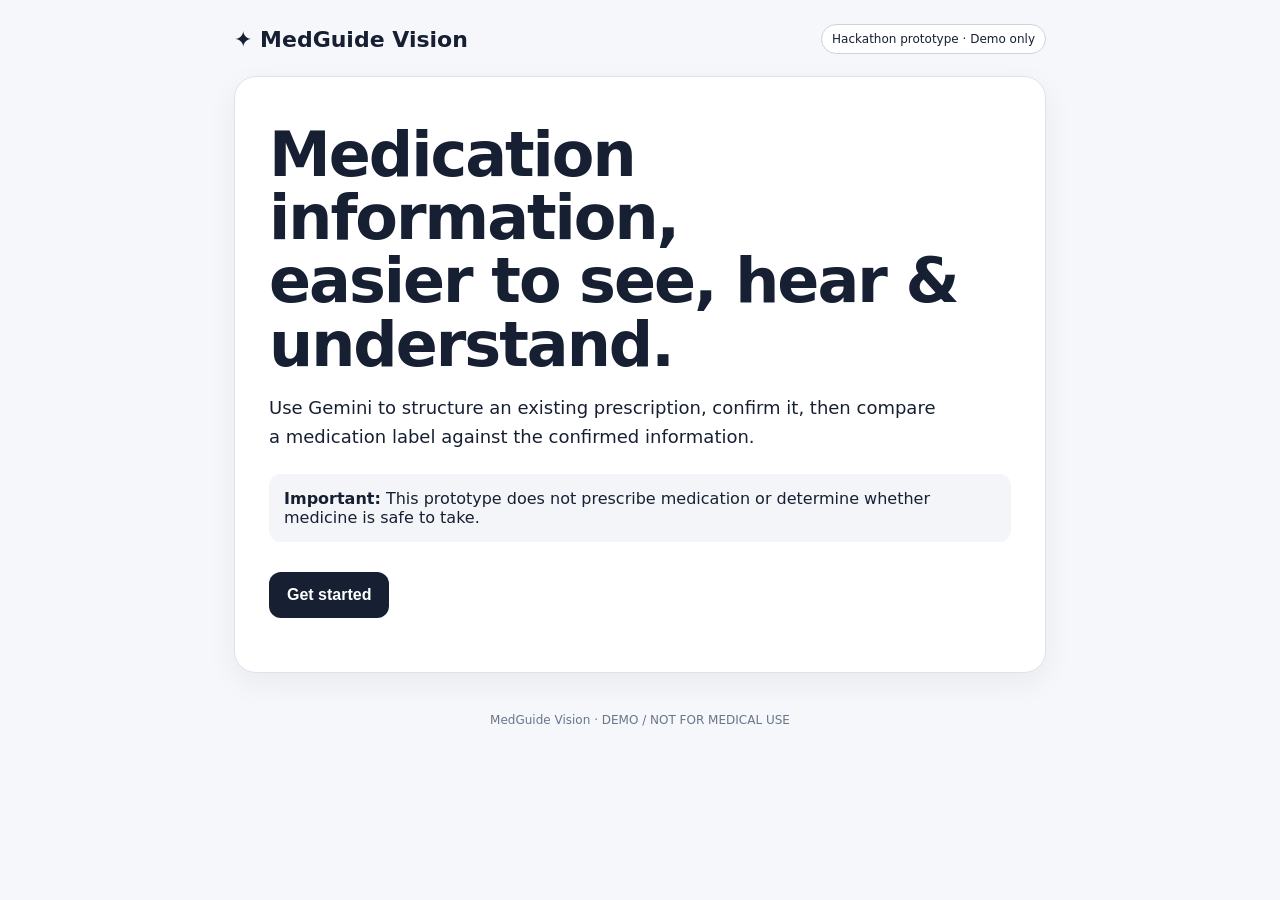
==== templates/index.html @ 77cc7033 "Initial MedGuide Vision hackathon project" ====
<!doctype html>
<html lang="en">
<head>
<meta charset="utf-8"><meta name="viewport" content="width=device-width,initial-scale=1">
<title>MedGuide Vision</title>
<link rel="stylesheet" href="/static/style.css">
</head>
<body>
<main class="shell">
<header><div class="brand">✦ MedGuide Vision</div><span class="badge">Hackathon prototype · Demo only</span></header>

<section id="hero" class="card hero">
<h1>Medication information,<br>easier to see, hear & understand.</h1>
<p>Use Gemini to structure an existing prescription, confirm it, then compare a medication label against the confirmed information.</p>
<div class="notice"><strong>Important:</strong> This prototype does not prescribe medication or determine whether medicine is safe to take.</div>
<button onclick="show('setup')">Get started</button>
</section>

<section id="setup" class="card hidden">
<h2>1 · Choose language</h2>
<select id="language"><option>English</option><option>Nepali</option><option>Hindi</option><option>Spanish</option><option>Chinese</option></select>
<h2>2 · Add prescription</h2>
<p class="muted">For the demo, paste prescription text or upload/take a photo.</p>
<textarea id="rxText" rows="6">DEMO PRESCRIPTION
Metformin 500 mg
Take 1 tablet at 8 AM and 1 tablet at 8 PM.
Follow-up: October 20, 2026</textarea>
<input id="rxFile" type="file" accept="image/*" capture="environment">
<button onclick="analyzeRx()">✨ Analyze with Gemini</button>
<div id="rxStatus" class="status"></div>
</section>

<section id="review" class="card hidden">
<h2>Review before saving</h2>
<p>Gemini detected the following. Edit anything that is incorrect before confirming.</p>
<div class="grid">
<label>Medicine<input id="rName"></label>
<label>Strength<input id="rStrength"></label>
<label>Quantity<input id="rQuantity"></label>
<label>Times<input id="rTimes"></label>
<label class="wide">Instructions<textarea id="rInstructions"></textarea></label>
<label>Follow-up<input id="rFollow"></label>
</div>
<button onclick="confirmRx()">Confirm prescription</button>
<button class="secondary" onclick="show('setup')">Back</button>
</section>

<section id="dashboard" class="card hidden">
<div class="row"><div><span class="eyebrow">CONFIRMED PRESCRIPTION</span><h2 id="dName">—</h2><div class="strength" id="dStrength">—</div></div><button class="voice" onclick="speakCurrent()">🔊 Read aloud</button></div>
<p id="dInstructions"></p>
<div class="timebox">Scheduled times: <strong id="dTimes">—</strong></div>
<p id="dFollow"></p>
<div id="translation"></div>
<button onclick="translateCurrent()">🌎 Explain in selected language</button>
<button onclick="show('scanner')">📷 Check my medication label</button>
</section>

<section id="scanner" class="card hidden">
<h2>Check medication label</h2>
<p>Point the camera at the pharmacy/demo label. Gemini reads the visible name and strength; deterministic code performs the comparison.</p>
<video id="video" autoplay playsinline></video>
<canvas id="canvas" class="hidden"></canvas>
<div class="buttons">
<button onclick="startCamera()">Start camera</button>
<button onclick="captureLabel()">Capture & analyze</button>
</div>
<p class="or">or upload a label image</p>
<input id="labelFile" type="file" accept="image/*" capture="environment">
<button onclick="analyzeUploadedLabel()">Analyze uploaded label</button>
<details><summary>Demo fallback: type visible label text</summary>
<textarea id="labelText" rows="3" placeholder="Metformin 500 mg"></textarea>
<button onclick="analyzeLabelText()">Analyze demo text</button></details>
<div id="scanStatus" class="status"></div>
<button class="secondary" onclick="show('dashboard')">Back to dashboard</button>
</section>

<section id="result" class="card hidden">
<div id="resultBox"></div>
<button onclick="speakResult()">🔊 Read result</button>
<button onclick="show('scanner')">Scan another label</button>
<button class="secondary" onclick="show('dashboard')">Dashboard</button>
</section>

<footer>MedGuide Vision · DEMO / NOT FOR MEDICAL USE</footer>
</main>
<script src="/static/app.js"></script>
</body></html>
---- static/style.css ----
*{box-sizing:border-box}body{margin:0;font-family:Inter,system-ui,Arial,sans-serif;background:#f5f7fa;color:#172033}.shell{max-width:860px;margin:auto;padding:24px}header{display:flex;justify-content:space-between;align-items:center;margin-bottom:22px;gap:12px}.brand{font-size:22px;font-weight:800}.badge{font-size:12px;padding:7px 10px;border:1px solid #ccd3df;border-radius:999px;background:white}.card{background:white;border:1px solid #dde3ec;border-radius:22px;padding:30px;margin:18px 0;box-shadow:0 10px 30px rgba(30,40,60,.06)}.hero{padding:46px 34px}.hero h1{font-size:clamp(36px,7vw,62px);line-height:1.02;margin:0 0 18px;letter-spacing:-2px}.hero p{font-size:18px;line-height:1.6;max-width:680px}.notice{background:#f3f5f8;padding:15px;border-radius:12px;margin:22px 0}button{border:0;border-radius:12px;background:#172033;color:white;padding:14px 18px;font-size:16px;font-weight:700;cursor:pointer;margin:8px 8px 8px 0}.secondary{background:#e9edf3;color:#172033}.voice{background:#e9edf3;color:#172033}.hidden{display:none}.muted,.or{color:#647087}textarea,input,select{width:100%;padding:13px;border:1px solid #cbd3df;border-radius:10px;font:inherit;margin:7px 0 14px;background:white}.grid{display:grid;grid-template-columns:1fr 1fr;gap:10px 18px}.wide{grid-column:1/-1}label{font-weight:700}.row{display:flex;justify-content:space-between;gap:20px;align-items:flex-start}.eyebrow{font-size:12px;font-weight:800;letter-spacing:1.2px;color:#68758a}.strength{font-size:28px;font-weight:800}.timebox{padding:16px;background:#f3f5f8;border-radius:12px;margin:18px 0}.status{margin-top:12px;white-space:pre-wrap}.result{border-radius:16px;padding:24px}.match{background:#e9f7ef}.warn{background:#fff4df}.error{background:#fdecec}video{width:100%;max-height:430px;background:#111;border-radius:16px;margin:12px 0}footer{text-align:center;color:#69758a;font-size:12px;padding:22px}@media(max-width:600px){.shell{padding:14px}.card{padding:20px}.grid{grid-template-columns:1fr}.wide{grid-column:auto}.row,header{flex-direction:column}.hero h1{letter-spacing:-1px}}
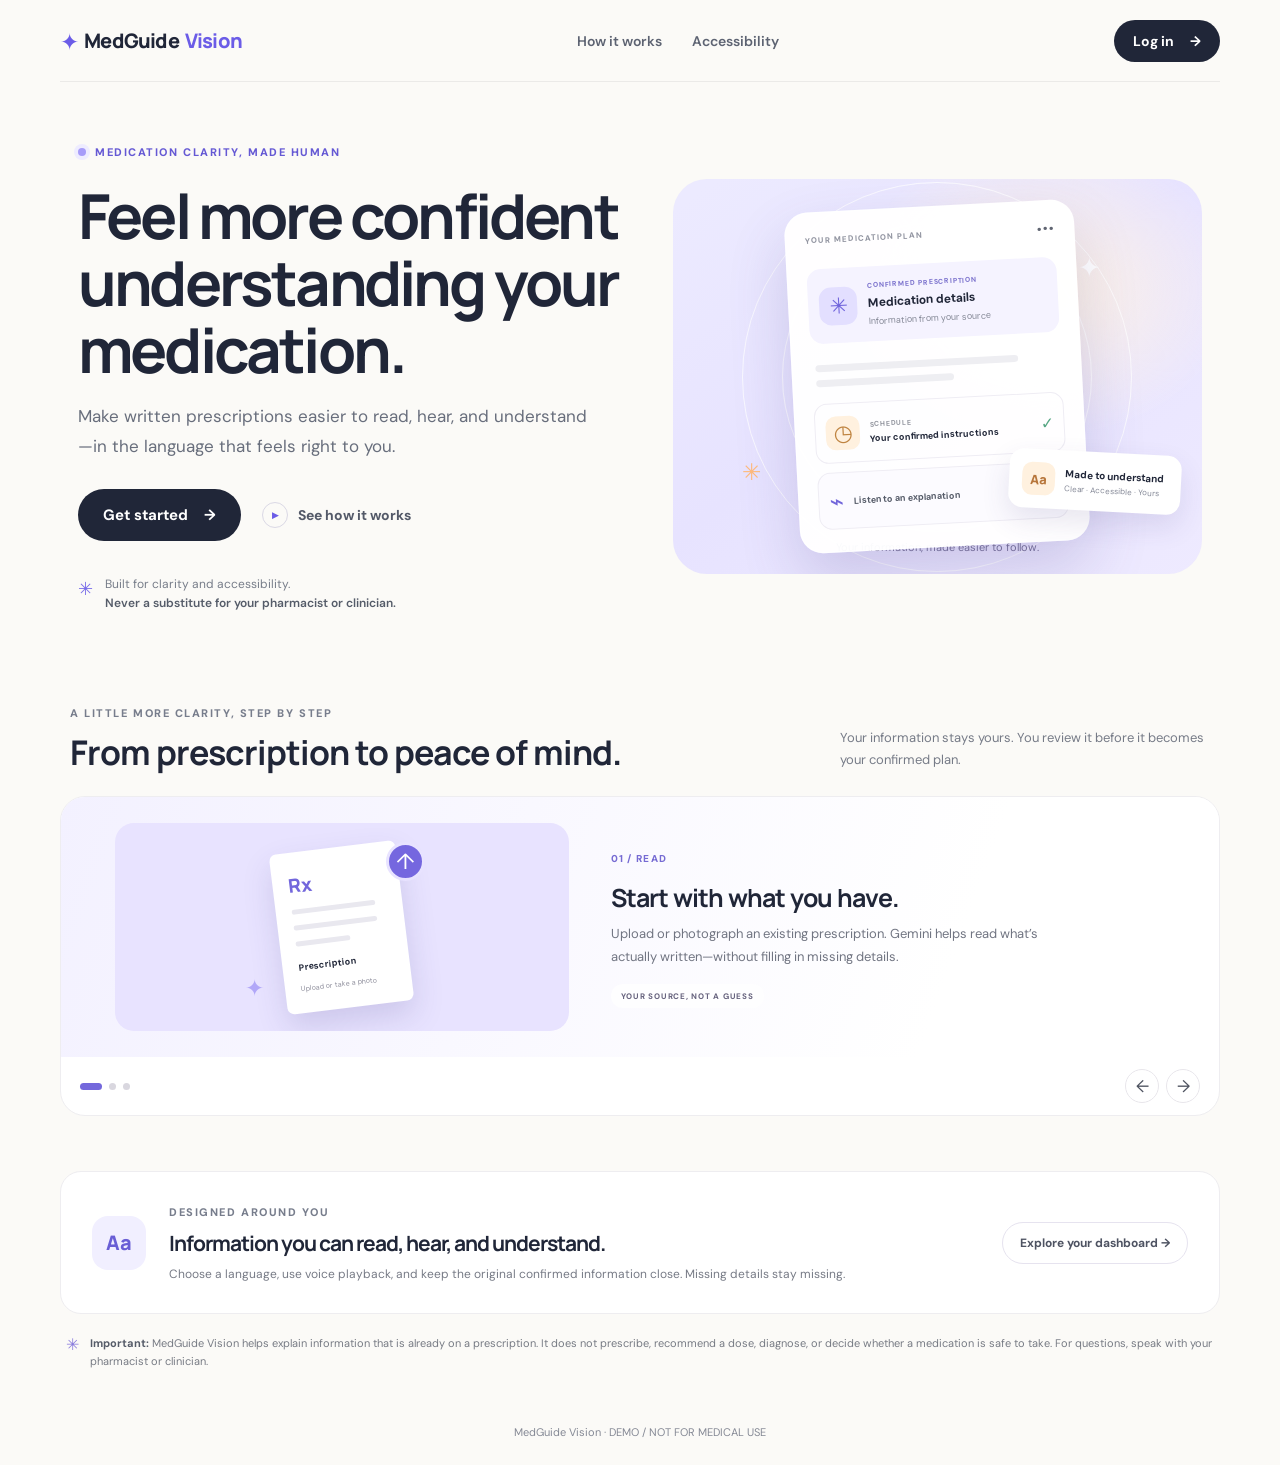
==== commit e5f9b938: "Add dashboard, login page, camera intergration" ====
--- a/templates/index.html
+++ b/templates/index.html
@@ -7,52 +7,173 @@
 </head>
 <body>
 <main class="shell">
-<header><div class="brand">✦ MedGuide Vision</div><span class="badge">Hackathon prototype · Demo only</span></header>
-
-<section id="hero" class="card hero">
-<h1>Medication information,<br>easier to see, hear & understand.</h1>
-<p>Use Gemini to structure an existing prescription, confirm it, then compare a medication label against the confirmed information.</p>
-<div class="notice"><strong>Important:</strong> This prototype does not prescribe medication or determine whether medicine is safe to take.</div>
-<button onclick="show('setup')">Get started</button>
+<header class="site-header">
+  <a class="brand" href="#home" onclick="show('home');return false;" aria-label="MedGuide Vision home"><span class="brand-mark">✦</span> MedGuide <span>Vision</span></a>
+  <nav class="main-nav" aria-label="Main menu">
+    <a href="#how-it-works" onclick="show('home');document.getElementById('how-it-works').scrollIntoView({behavior:'smooth'});return false;">How it works</a>
+    <a href="#accessibility" onclick="show('home');document.getElementById('accessibility').scrollIntoView({behavior:'smooth'});return false;">Accessibility</a>
+    <button id="dashboardNav" class="nav-link hidden" type="button" onclick="show('dashboard')">My dashboard</button>
+  </nav>
+  <div class="header-actions">
+    <span id="accountEmail" class="account-email hidden"></span>
+    <button id="loginButton" class="login-button" type="button" onclick="openLogin()">Log in <span aria-hidden="true">→</span></button>
+    <button id="logoutButton" class="secondary hidden" type="button" onclick="logout()">Sign out</button>
+  </div>
+</header>
+
+<section id="home" class="home-page">
+  <div class="landing-hero">
+    <div class="hero-copy">
+      <span class="eyebrow hero-eyebrow"><span class="eyebrow-dot"></span> MEDICATION CLARITY, MADE HUMAN</span>
+      <h1>Feel more confident understanding your medication.</h1>
+      <p>Make written prescriptions easier to read, hear, and understand—in the language that feels right to you.</p>
+      <div class="hero-actions">
+        <button class="primary-button" type="button" onclick="openLogin()">Get started <span aria-hidden="true">→</span></button>
+        <button class="quiet-button" type="button" onclick="document.getElementById('how-it-works').scrollIntoView({behavior:'smooth'})"><span class="play-icon" aria-hidden="true">▶</span> See how it works</button>
+      </div>
+      <div class="trust-note"><span aria-hidden="true">✳</span><span>Built for clarity and accessibility.<br><strong>Never a substitute for your pharmacist or clinician.</strong></span></div>
+    </div>
+    <div class="hero-art" aria-label="Illustration of accessible medication information on a phone" role="img">
+      <div class="art-orbit orbit-one"></div><div class="art-orbit orbit-two"></div>
+      <div class="art-sparkle sparkle-one">✦</div><div class="art-sparkle sparkle-two">✳</div>
+      <div class="phone-card">
+        <div class="phone-top"><span>YOUR MEDICATION PLAN</span><span class="phone-menu">···</span></div>
+        <div class="med-card">
+          <div class="med-symbol">✳</div>
+          <div><span class="med-label">CONFIRMED PRESCRIPTION</span><strong>Medication details</strong><small>Information from your source</small></div>
+        </div>
+        <div class="phone-line long"></div><div class="phone-line short"></div>
+        <div class="schedule-card"><span class="schedule-icon">◷</span><span><small>SCHEDULE</small><strong>Your confirmed instructions</strong></span><span class="schedule-check">✓</span></div>
+        <div class="listen-card"><span class="listen-icon">⌁</span><span>Listen to an explanation</span><span class="listen-play">▶</span></div>
+      </div>
+      <div class="floating-note"><span class="floating-icon">Aa</span><span><strong>Made to understand</strong><small>Clear · Accessible · Yours</small></span></div>
+      <div class="art-caption">Your information, made easier to follow.</div>
+    </div>
+  </div>
+
+  <div id="how-it-works" class="carousel-section">
+    <div class="section-heading">
+      <div><span class="eyebrow">A LITTLE MORE CLARITY, STEP BY STEP</span><h2>From prescription to peace of mind.</h2></div>
+      <p>Your information stays yours. You review it before it becomes your confirmed plan.</p>
+    </div>
+    <div class="carousel" role="region" aria-roledescription="carousel" aria-label="What MedGuide Vision helps you do">
+      <div class="carousel-track" id="carouselTrack">
+        <article class="feature-slide slide-lilac" aria-roledescription="slide" aria-label="1 of 3">
+          <div class="slide-art upload-art" aria-hidden="true">
+            <div class="paper-sheet"><span class="paper-mark">Rx</span><i></i><i></i><i></i><b>Prescription</b><em>Upload or take a photo</em></div>
+            <div class="upload-arrow">↑</div>
+            <div class="scan-orb">✦</div>
+          </div>
+          <div class="slide-copy"><span class="slide-number">01 / READ</span><h3>Start with what you have.</h3><p>Upload or photograph an existing prescription. Gemini helps read what’s actually written—without filling in missing details.</p><span class="slide-tag">YOUR SOURCE, NOT A GUESS</span></div>
+        </article>
+        <article class="feature-slide slide-peach" aria-roledescription="slide" aria-label="2 of 3">
+          <div class="slide-art review-art" aria-hidden="true">
+            <div class="review-window"><div class="review-window-top"><span></span><span></span><span></span></div><div class="review-row"><i>✓</i><span></span></div><div class="review-row"><i>✓</i><span></span></div><div class="review-row"><i>?</i><span></span></div><div class="review-confirm">Your review comes first <b>✓</b></div></div>
+            <div class="review-sticker">YOUR<br>CHOICE</div>
+          </div>
+          <div class="slide-copy"><span class="slide-number">02 / REVIEW</span><h3>You’re in control.</h3><p>Check the extracted details and confirm them yourself. Only the information you review can become your saved medication plan.</p><span class="slide-tag">REVIEW BEFORE SAVING</span></div>
+        </article>
+        <article class="feature-slide slide-mint" aria-roledescription="slide" aria-label="3 of 3">
+          <div class="slide-art verify-art" aria-hidden="true">
+            <div class="label-bottle"><div class="bottle-cap"></div><div class="bottle-label"><span>LABEL CHECK</span><b>Read the<br>visible label</b><i>Compare details</i></div></div>
+            <div class="scan-ring"><span>✦</span></div><div class="verify-chip"><b>✓</b><span>Compare with<br>your saved details</span></div>
+          </div>
+          <div class="slide-copy"><span class="slide-number">03 / UNDERSTAND</span><h3>Make it easier to follow.</h3><p>Hear an explanation in your selected language, and compare a medication label with your confirmed prescription information.</p><span class="slide-tag">CLEAR, ACCESSIBLE INFORMATION</span></div>
+        </article>
+      </div>
+      <div class="carousel-controls">
+        <div class="carousel-dots" role="group" aria-label="Choose a carousel slide">
+          <button class="carousel-dot active" type="button" aria-label="Show slide 1" aria-current="true" onclick="goToSlide(0)"></button>
+          <button class="carousel-dot" type="button" aria-label="Show slide 2" onclick="goToSlide(1)"></button>
+          <button class="carousel-dot" type="button" aria-label="Show slide 3" onclick="goToSlide(2)"></button>
+        </div>
+        <div class="carousel-arrows"><button type="button" aria-label="Previous slide" onclick="moveCarousel(-1)">←</button><button type="button" aria-label="Next slide" onclick="moveCarousel(1)">→</button></div>
+      </div>
+    </div>
+  </div>
+
+  <div id="accessibility" class="accessibility-band">
+    <span class="accessibility-icon" aria-hidden="true">Aa</span>
+    <div><span class="eyebrow">DESIGNED AROUND YOU</span><h2>Information you can read, hear, and understand.</h2><p>Choose a language, use voice playback, and keep the original confirmed information close. Missing details stay missing.</p></div>
+    <button class="secondary" type="button" onclick="openLogin()">Explore your dashboard <span aria-hidden="true">→</span></button>
+  </div>
+  <div class="safety-note"><span aria-hidden="true">✳</span><p><strong>Important:</strong> MedGuide Vision helps explain information that is already on a prescription. It does not prescribe, recommend a dose, diagnose, or decide whether a medication is safe to take. For questions, speak with your pharmacist or clinician.</p></div>
+</section>
+
+<section id="auth" class="card auth-card hidden">
+<button type="button" class="back-link" onclick="show('home')">← Back to home</button>
+<span class="eyebrow">YOUR MEDGUIDE ACCOUNT</span>
+<h1 id="authTitle">Welcome back</h1>
+<p class="muted">Sign in or create an account to continue to your dashboard.</p>
+<form id="authForm">
+<label>Email address<input id="authEmail" type="email" autocomplete="email" required maxlength="254"></label>
+<label>Password<input id="authPassword" type="password" autocomplete="current-password" required minlength="8" maxlength="1024"></label>
+<button id="authSubmit" type="submit">Sign in</button>
+</form>
+<p id="authStatus" class="status" role="status" aria-live="polite"></p>
+<button id="authModeToggle" class="text-button" type="button" onclick="toggleAuthMode()">New here? Create an account</button>
+<div class="notice"><strong>Privacy note:</strong> Use demo information only. This prototype is not for storing real patient data.</div>
 </section>
 
 <section id="setup" class="card hidden">
 <h2>1 · Choose language</h2>
 <select id="language"><option>English</option><option>Nepali</option><option>Hindi</option><option>Spanish</option><option>Chinese</option></select>
 <h2>2 · Add prescription</h2>
-<p class="muted">For the demo, paste prescription text or upload/take a photo.</p>
+<p class="muted">Use the sample details to continue without Gemini, or upload a prescription and analyze it with Gemini.</p>
 <textarea id="rxText" rows="6">DEMO PRESCRIPTION
 Metformin 500 mg
 Take 1 tablet at 8 AM and 1 tablet at 8 PM.
 Follow-up: October 20, 2026</textarea>
 <input id="rxFile" type="file" accept="image/*" capture="environment">
-<button onclick="analyzeRx()">✨ Analyze with Gemini</button>
-<div id="rxStatus" class="status"></div>
+<button onclick="continueWithDemoPrescription()">Continue with demo prescription (skip Gemini)</button>
+<button class="secondary" onclick="analyzeRx()">Analyze uploaded prescription with Gemini</button>
+<div id="rxStatus" class="status" role="status" aria-live="polite"></div>
 </section>
 
 <section id="review" class="card hidden">
-<h2>Review before saving</h2>
-<p>Gemini detected the following. Edit anything that is incorrect before confirming.</p>
+<h2 id="reviewTitle">Review before saving</h2>
+<p id="reviewDescription">Review and edit these details before confirming.</p>
 <div class="grid">
 <label>Medicine<input id="rName"></label>
 <label>Strength<input id="rStrength"></label>
 <label>Quantity<input id="rQuantity"></label>
 <label>Times<input id="rTimes"></label>
 <label class="wide">Instructions<textarea id="rInstructions"></textarea></label>
-<label>Follow-up<input id="rFollow"></label>
+<label>Follow-up date<input id="rFollow" type="date"></label>
+</div>
+<div class="reminder-options">
+<label class="reminder-consent"><input id="reminderConsent" type="checkbox" onchange="toggleReminderSettings()"> I agree to receive one SMS reminder for this follow-up</label>
+<div id="reminderSettings" class="reminder-settings hidden">
+<p>We’ll text you one day before this follow-up at the time you choose. The text includes the written prescription instructions above. Carrier messaging rates may apply.</p>
+<label>Mobile number (international format)<input id="reminderPhone" type="tel" autocomplete="tel" inputmode="tel" placeholder="+14155550123"></label>
+<label>Reminder time in your local timezone<input id="reminderTime" type="time"></label>
+<input id="reminderTimezone" type="hidden">
+<small id="reminderTimezoneLabel"></small>
+<p class="reminder-privacy">SMS may be visible to anyone with access to your phone. This prototype is for demo data only; don’t enter real patient information.</p>
+</div>
 </div>
 <button onclick="confirmRx()">Confirm prescription</button>
+<div id="confirmStatus" class="status" role="status" aria-live="polite"></div>
 <button class="secondary" onclick="show('setup')">Back</button>
 </section>
 
 <section id="dashboard" class="card hidden">
+<div id="dashboardEmpty" class="empty-state hidden">
+<span class="eyebrow">YOUR DASHBOARD</span>
+<h2>No confirmed prescription yet</h2>
+<p>Add a prescription to review and confirm its details. Only then will it appear here.</p>
+<button onclick="show('setup')">Add a prescription</button>
+</div>
+<div id="dashboardRecord">
 <div class="row"><div><span class="eyebrow">CONFIRMED PRESCRIPTION</span><h2 id="dName">—</h2><div class="strength" id="dStrength">—</div></div><button class="voice" onclick="speakCurrent()">🔊 Read aloud</button></div>
 <p id="dInstructions"></p>
 <div class="timebox">Scheduled times: <strong id="dTimes">—</strong></div>
 <p id="dFollow"></p>
+<p id="dReminder" class="reminder-status" role="status" aria-live="polite"></p>
 <div id="translation"></div>
 <button onclick="translateCurrent()">🌎 Explain in selected language</button>
 <button onclick="show('scanner')">📷 Check my medication label</button>
+</div>
 </section>
 
 <section id="scanner" class="card hidden">
@@ -61,16 +182,21 @@
 <video id="video" autoplay playsinline></video>
 <canvas id="canvas" class="hidden"></canvas>
 <div class="buttons">
-<button onclick="startCamera()">Start camera</button>
-<button onclick="captureLabel()">Capture & analyze</button>
+<button id="startCameraButton" onclick="startCamera()">Start camera</button>
+<button id="captureLabelButton" onclick="captureLabel()">Capture & analyze</button>
 </div>
 <p class="or">or upload a label image</p>
 <input id="labelFile" type="file" accept="image/*" capture="environment">
 <button onclick="analyzeUploadedLabel()">Analyze uploaded label</button>
-<details><summary>Demo fallback: type visible label text</summary>
-<textarea id="labelText" rows="3" placeholder="Metformin 500 mg"></textarea>
-<button onclick="analyzeLabelText()">Analyze demo text</button></details>
-<div id="scanStatus" class="status"></div>
+<div id="manualLabelEntry" class="manual-label hidden">
+<div id="manualImagePreview" class="manual-image-preview hidden"><img id="capturedLabelImage" alt="Captured medication label for manual review"></div>
+<h3>Enter the visible label details</h3>
+<p id="manualLabelReason" class="muted">Gemini analysis is unavailable. Read the label and enter only what is clearly visible. Do not guess missing information.</p>
+<label>Medication name<input id="manualLabelName" autocomplete="off" placeholder="Enter the name as printed"></label>
+<label>Strength<input id="manualLabelStrength" autocomplete="off" placeholder="Leave blank if not visible"></label>
+<button type="button" onclick="verifyManualLabel()">Compare entered details</button>
+</div>
+<div id="scanStatus" class="status" role="status" aria-live="polite"></div>
 <button class="secondary" onclick="show('dashboard')">Back to dashboard</button>
 </section>
 
--- a/static/style.css
+++ b/static/style.css
@@ -1 +1,241 @@
-*{box-sizing:border-box}body{margin:0;font-family:Inter,system-ui,Arial,sans-serif;background:#f5f7fa;color:#172033}.shell{max-width:860px;margin:auto;padding:24px}header{display:flex;justify-content:space-between;align-items:center;margin-bottom:22px;gap:12px}.brand{font-size:22px;font-weight:800}.badge{font-size:12px;padding:7px 10px;border:1px solid #ccd3df;border-radius:999px;background:white}.card{background:white;border:1px solid #dde3ec;border-radius:22px;padding:30px;margin:18px 0;box-shadow:0 10px 30px rgba(30,40,60,.06)}.hero{padding:46px 34px}.hero h1{font-size:clamp(36px,7vw,62px);line-height:1.02;margin:0 0 18px;letter-spacing:-2px}.hero p{font-size:18px;line-height:1.6;max-width:680px}.notice{background:#f3f5f8;padding:15px;border-radius:12px;margin:22px 0}button{border:0;border-radius:12px;background:#172033;color:white;padding:14px 18px;font-size:16px;font-weight:700;cursor:pointer;margin:8px 8px 8px 0}.secondary{background:#e9edf3;color:#172033}.voice{background:#e9edf3;color:#172033}.hidden{display:none}.muted,.or{color:#647087}textarea,input,select{width:100%;padding:13px;border:1px solid #cbd3df;border-radius:10px;font:inherit;margin:7px 0 14px;background:white}.grid{display:grid;grid-template-columns:1fr 1fr;gap:10px 18px}.wide{grid-column:1/-1}label{font-weight:700}.row{display:flex;justify-content:space-between;gap:20px;align-items:flex-start}.eyebrow{font-size:12px;font-weight:800;letter-spacing:1.2px;color:#68758a}.strength{font-size:28px;font-weight:800}.timebox{padding:16px;background:#f3f5f8;border-radius:12px;margin:18px 0}.status{margin-top:12px;white-space:pre-wrap}.result{border-radius:16px;padding:24px}.match{background:#e9f7ef}.warn{background:#fff4df}.error{background:#fdecec}video{width:100%;max-height:430px;background:#111;border-radius:16px;margin:12px 0}footer{text-align:center;color:#69758a;font-size:12px;padding:22px}@media(max-width:600px){.shell{padding:14px}.card{padding:20px}.grid{grid-template-columns:1fr}.wide{grid-column:auto}.row,header{flex-direction:column}.hero h1{letter-spacing:-1px}}+@import url("https://fonts.googleapis.com/css2?family=DM+Sans:wght@400;500;600;700&family=Manrope:wght@400;500;600;700;800&display=swap");
+
+:root {
+  font-family: "DM Sans", "Segoe UI", sans-serif;
+  color: #202638;
+  background: #fbfaf7;
+  font-synthesis: none;
+  text-rendering: optimizeLegibility;
+  --ink: #202638;
+  --muted: #73798a;
+  --purple: #6b5ce7;
+  --line: #eceaf0;
+  --paper: #fff;
+}
+
+* { box-sizing: border-box; }
+html { scroll-behavior: smooth; scroll-padding-top: 100px; }
+body { margin: 0; min-width: 320px; background: #fbfaf7; color: var(--ink); }
+button, input, textarea, select { font: inherit; }
+button { cursor: pointer; }
+.shell { width: min(1160px, calc(100% - 56px)); margin: 0 auto; }
+.site-header { position: sticky; top: 0; z-index: 10; display: flex; align-items: center; justify-content: space-between; min-height: 82px; gap: 32px; border-bottom: 1px solid rgba(37, 39, 54, .08); background: rgba(251, 250, 247, .94); backdrop-filter: blur(14px); }
+.brand { display: inline-flex; align-items: center; gap: 6px; color: var(--ink); text-decoration: none; font: 800 20px "Manrope", sans-serif; letter-spacing: -.8px; white-space: nowrap; }
+.brand > span:last-child { color: var(--purple); }
+.brand-mark { color: var(--purple); font-size: 23px; }
+.main-nav, .header-actions { display: flex; align-items: center; gap: 30px; }
+.main-nav a, .nav-link { padding: 8px 0; border: 0; background: transparent; color: #5d6372; text-decoration: none; font-size: 14px; font-weight: 600; }
+.main-nav a:hover, .nav-link:hover { color: var(--purple); }
+.header-actions { gap: 14px; }
+.account-email { max-width: 210px; overflow: hidden; color: var(--muted); font-size: 13px; text-overflow: ellipsis; }
+.login-button, .primary-button { display: inline-flex; align-items: center; justify-content: center; gap: 16px; border: 0; border-radius: 999px; background: var(--ink); color: white; font-weight: 700; transition: transform .2s ease, background .2s ease; }
+.login-button { padding: 12px 19px; font-size: 14px; }
+.login-button:hover, .primary-button:hover { transform: translateY(-2px); background: var(--purple); }
+.home-page { padding-top: 30px; }
+.landing-hero { display: grid; grid-template-columns: 1.02fr .98fr; align-items: center; gap: 44px; min-height: 450px; padding: 28px 18px 48px; }
+.hero-copy { max-width: 560px; }
+.eyebrow { color: #777d8c; font-size: 11px; font-weight: 800; letter-spacing: 1.55px; }
+.hero-eyebrow { display: inline-flex; align-items: center; gap: 9px; color: #6559d4; }
+.eyebrow-dot { width: 8px; height: 8px; border-radius: 50%; background: #a79cf9; box-shadow: 0 0 0 4px #eeecff; }
+.hero-copy h1 { max-width: 610px; margin: 22px 0 17px; font: 700 clamp(42px, 5vw, 62px)/1.08 "Manrope", sans-serif; letter-spacing: -2.8px; }
+.hero-copy > p { max-width: 510px; margin: 0; color: #686e7c; font-size: 17px; line-height: 1.8; }
+.hero-actions { display: flex; align-items: center; flex-wrap: wrap; gap: 18px; margin-top: 27px; }
+.primary-button { min-height: 52px; padding: 0 25px; font-size: 15px; }
+.quiet-button { display: inline-flex; align-items: center; gap: 10px; padding: 12px 3px; border: 0; background: transparent; color: #535968; font-size: 14px; font-weight: 700; }
+.quiet-button:hover { color: var(--purple); }
+.play-icon { display: grid; width: 26px; height: 26px; place-items: center; border: 1px solid #dad8e5; border-radius: 50%; color: var(--purple); font-size: 9px; }
+.trust-note { display: flex; align-items: flex-start; gap: 12px; margin-top: 34px; color: #777d89; font-size: 12px; line-height: 1.6; }
+.trust-note > span:first-child { color: #786be9; font-size: 18px; }
+.trust-note strong { color: #555c69; font-weight: 600; }
+.hero-art { position: relative; display: grid; min-height: 395px; place-items: center; overflow: hidden; border-radius: 34px; background: radial-gradient(ellipse at 70% 28%, #fff3e4 0, transparent 37%), linear-gradient(145deg, #eceaff 4%, #e7e3ff 47%, #eeeaff 100%); }
+.art-orbit { position: absolute; border: 1px solid rgba(255, 255, 255, .75); border-radius: 50%; }
+.orbit-one { width: 390px; height: 390px; }
+.orbit-two { width: 310px; height: 310px; }
+.phone-card { position: relative; z-index: 1; width: min(290px, 68%); padding: 22px 19px; transform: rotate(-3deg); border: 1px solid rgba(255, 255, 255, .9); border-radius: 23px; background: rgba(255, 255, 255, .96); box-shadow: 0 28px 60px rgba(80, 68, 146, .2); }
+.phone-top { display: flex; align-items: center; justify-content: space-between; color: #9295a1; font-size: 8px; font-weight: 800; letter-spacing: 1px; }
+.phone-menu { color: #5f6471; font-size: 20px; line-height: 10px; }
+.med-card { display: flex; align-items: center; gap: 11px; margin-top: 24px; padding: 14px 11px; border-radius: 14px; background: #f5f3ff; }
+.med-symbol { display: grid; flex: none; width: 38px; height: 38px; place-items: center; border-radius: 12px; background: #e3dfff; color: #7064dc; font-size: 22px; }
+.med-card > div:last-child { display: grid; gap: 5px; }
+.med-label { color: #7e75ce; font-size: 7px; font-weight: 800; letter-spacing: .8px; }
+.med-card strong { font-size: 12px; }
+.med-card small { color: #858997; font-size: 9px; }
+.phone-line { height: 7px; margin: 13px 4px 0; border-radius: 10px; background: #eeeef2; }
+.phone-line.long { width: 81%; margin-top: 21px; }
+.phone-line.short { width: 55%; margin-top: 8px; }
+.schedule-card, .listen-card { display: flex; align-items: center; gap: 10px; margin-top: 17px; padding: 12px 10px; border: 1px solid #efedf4; border-radius: 13px; }
+.schedule-icon { display: grid; width: 34px; height: 34px; place-items: center; border-radius: 10px; background: #fff1df; color: #bf8441; font-size: 22px; }
+.schedule-card > span:nth-child(2) { display: grid; flex: 1; gap: 4px; }
+.schedule-card small { color: #9699a2; font-size: 7px; font-weight: 800; letter-spacing: .8px; }
+.schedule-card strong { font-size: 9px; }
+.schedule-check { color: #56a683; font-size: 16px; }
+.listen-card { margin-top: 9px; background: #fcfbff; }
+.listen-icon { color: #7266da; font-size: 24px; }
+.listen-card > span:nth-child(2) { flex: 1; color: #555b68; font-size: 9px; font-weight: 700; }
+.listen-play { color: #7266da; font-size: 10px; }
+.floating-note { position: absolute; z-index: 2; right: 4%; bottom: 16%; display: flex; align-items: center; gap: 10px; padding: 12px 16px 12px 12px; transform: rotate(3deg); border: 1px solid rgba(255, 255, 255, .95); border-radius: 14px; background: white; box-shadow: 0 12px 28px rgba(66, 55, 120, .12); }
+.floating-icon { display: grid; width: 33px; height: 33px; place-items: center; border-radius: 10px; background: #fff1df; color: #b7763b; font: 800 13px "Manrope", sans-serif; }
+.floating-note > span:last-child { display: grid; gap: 3px; }
+.floating-note strong { font-size: 10px; }
+.floating-note small { color: #858997; font-size: 8px; }
+.art-sparkle { position: absolute; color: white; }
+.sparkle-one { top: 18%; right: 19%; font-size: 27px; }
+.sparkle-two { bottom: 22%; left: 13%; color: #ffbb7c; font-size: 23px; }
+.art-caption { position: absolute; bottom: 20px; left: 0; width: 100%; color: #79739a; font-size: 11px; text-align: center; }
+.carousel-section { padding: 40px 0 35px; }
+.section-heading { display: flex; align-items: end; justify-content: space-between; gap: 30px; margin: 0 10px 23px; }
+.section-heading h2, .accessibility-band h2 { margin: 10px 0 0; font: 700 clamp(24px, 3vw, 34px)/1.2 "Manrope", sans-serif; letter-spacing: -1px; }
+.section-heading > p { max-width: 370px; margin: 0 0 2px; color: #767b87; font-size: 13px; line-height: 1.7; }
+.carousel { overflow: hidden; border: 1px solid #eeedf0; border-radius: 25px; background: white; }
+.carousel-track { display: flex; align-items: stretch; transition: transform .55s cubic-bezier(.22,.8,.24,1); }
+.feature-slide { display: grid; flex: 0 0 100%; min-height: 260px; grid-template-columns: .9fr 1.1fr; align-items: center; gap: 42px; padding: 24px 54px; }
+.slide-lilac { background: linear-gradient(110deg, #f3f1ff 0%, #fff 76%); }
+.slide-peach { background: linear-gradient(110deg, #fff2e9 0%, #fff 76%); }
+.slide-mint { background: linear-gradient(110deg, #eaf7f0 0%, #fff 76%); }
+.slide-art { position: relative; display: grid; width: 100%; min-height: 208px; place-items: center; overflow: hidden; border-radius: 19px; }
+.upload-art { background: #e8e3ff; }
+.paper-sheet { position: relative; display: flex; width: 127px; height: 161px; flex-direction: column; gap: 11px; padding: 20px 16px; transform: rotate(-7deg); border-radius: 7px; background: white; box-shadow: 0 14px 30px rgba(74, 63, 134, .17); }
+.paper-mark { color: #7367dc; font: 800 19px "Manrope", sans-serif; }
+.paper-sheet i { display: block; width: 88%; height: 5px; border-radius: 8px; background: #e9e8ef; }
+.paper-sheet i:nth-of-type(3) { width: 58%; }
+.paper-sheet b { margin-top: 4px; font-size: 9px; }
+.paper-sheet em { color: #8b8b99; font-size: 7px; font-style: normal; }
+.upload-arrow { position: absolute; top: 19px; right: calc(50% - 83px); display: grid; width: 39px; height: 39px; place-items: center; border: 3px solid #e8e3ff; border-radius: 50%; background: #7567df; color: white; font-size: 22px; }
+.scan-orb { position: absolute; bottom: 28px; left: calc(50% - 97px); color: #b1a7f8; font-size: 23px; }
+.review-art { background: #ffebde; }
+.review-window { width: 218px; padding: 15px; transform: rotate(3deg); border: 1px solid white; border-radius: 14px; background: white; box-shadow: 0 15px 30px rgba(123, 87, 67, .12); }
+.review-window-top { display: flex; gap: 4px; padding-bottom: 12px; border-bottom: 1px solid #f1edea; }
+.review-window-top span { width: 5px; height: 5px; border-radius: 50%; background: #e6d9d0; }
+.review-row { display: flex; align-items: center; gap: 10px; margin-top: 12px; }
+.review-row i { display: grid; width: 17px; height: 17px; place-items: center; border-radius: 6px; background: #ebf6ef; color: #57a477; font-size: 10px; font-style: normal; }
+.review-row:nth-of-type(4) i { background: #fff1df; color: #bd8c50; }
+.review-row span { width: 77%; height: 6px; border-radius: 8px; background: #eeeef1; }
+.review-confirm { display: flex; justify-content: space-between; margin-top: 15px; padding: 9px; border-radius: 8px; background: #fff5ee; color: #7d6656; font-size: 8px; }
+.review-confirm b { color: #5b9e79; }
+.review-sticker { position: absolute; top: 24px; right: calc(50% - 115px); display: grid; width: 51px; height: 51px; place-content: center; transform: rotate(10deg); border: 3px solid white; border-radius: 50%; background: #f6b18e; color: white; font-size: 8px; font-weight: 800; text-align: center; }
+.verify-art { background: #e1f2e9; }
+.label-bottle { position: relative; display: grid; width: 101px; height: 146px; place-items: center; padding-top: 15px; border-radius: 19px 19px 25px 25px; background: linear-gradient(90deg, #d9d4c7, #fbf5e7 25%, #f6f0e2 78%, #d6d0c3); box-shadow: 0 15px 25px rgba(59, 103, 81, .17); }
+.bottle-cap { position: absolute; top: -16px; width: 56px; height: 24px; border-radius: 6px 6px 3px 3px; background: repeating-linear-gradient(90deg, #c1b89f 0 4px, #ded5c1 4px 7px); }
+.bottle-label { display: grid; width: 100%; gap: 8px; padding: 13px 10px; background: rgba(255,255,255,.82); }
+.bottle-label span { color: #7b9a81; font-size: 6px; font-weight: 800; letter-spacing: .8px; }
+.bottle-label b { color: #3d5346; font-size: 10px; line-height: 1.25; }
+.bottle-label i { color: #88938c; font-size: 6px; font-style: normal; }
+.scan-ring { position: absolute; display: grid; width: 127px; height: 127px; place-items: start end; border: 2px solid rgba(90, 160, 122, .75); border-radius: 17px; color: #61a57e; font-size: 16px; }
+.verify-chip { position: absolute; right: calc(50% - 115px); bottom: 29px; display: flex; align-items: center; gap: 7px; padding: 8px 10px; border: 1px solid white; border-radius: 10px; background: white; box-shadow: 0 9px 18px rgba(56, 102, 77, .13); }
+.verify-chip b { display: grid; width: 23px; height: 23px; place-items: center; border-radius: 50%; background: #e6f5eb; color: #54966e; font-size: 12px; }
+.verify-chip span { color: #606e65; font-size: 7px; line-height: 1.4; }
+.slide-copy { max-width: 430px; }
+.slide-number { color: #766bd3; font-size: 10px; font-weight: 800; letter-spacing: 1.3px; }
+.slide-copy h3 { margin: 13px 0 8px; font: 700 25px "Manrope", sans-serif; letter-spacing: -.8px; }
+.slide-copy p { margin: 0; color: #717582; font-size: 13px; line-height: 1.75; }
+.slide-tag { display: inline-block; margin-top: 16px; padding: 7px 10px; border-radius: 999px; background: rgba(255,255,255,.8); color: #68647f; font-size: 8px; font-weight: 800; letter-spacing: .75px; }
+.carousel-controls { display: flex; align-items: center; justify-content: space-between; padding: 12px 19px; }
+.carousel-dots { display: flex; align-items: center; gap: 7px; }
+.carousel-dot { width: 7px; height: 7px; padding: 0; border: 0; border-radius: 9px; background: #d9d7df; transition: width .2s ease, background .2s ease; }
+.carousel-dot.active { width: 22px; background: #7468dc; }
+.carousel-arrows { display: flex; gap: 7px; }
+.carousel-arrows button { display: grid; width: 34px; height: 34px; place-items: center; border: 1px solid #e8e6eb; border-radius: 50%; background: white; color: #4e5360; font-size: 17px; }
+.carousel-arrows button:hover { border-color: #c9c4f3; color: var(--purple); }
+.accessibility-band { display: grid; grid-template-columns: auto 1fr auto; align-items: center; gap: 23px; margin: 20px 0 16px; padding: 28px 31px; border: 1px solid #eeedf0; border-radius: 21px; background: white; }
+.accessibility-icon { display: grid; width: 54px; height: 54px; place-items: center; border-radius: 16px; background: #f1efff; color: #695ed5; font: 800 20px "Manrope", sans-serif; }
+.accessibility-band h2 { font-size: 21px; }
+.accessibility-band p { margin: 8px 0 0; color: #777b86; font-size: 12px; line-height: 1.7; }
+.secondary { padding: 12px 17px; border: 1px solid #e6e3ef; border-radius: 999px; background: white; color: #4e5362; font-size: 12px; font-weight: 700; white-space: nowrap; }
+.secondary:hover { border-color: #c5bef6; color: var(--purple); }
+.safety-note { display: flex; align-items: flex-start; gap: 11px; margin: 20px 6px 32px; color: #777b84; }
+.safety-note > span { color: #897bdc; }
+.safety-note p { margin: 0; font-size: 11px; line-height: 1.7; }
+.safety-note strong { color: #555b68; }
+.card { margin: 24px 0; padding: 30px; border: 1px solid #e9e6ed; border-radius: 22px; background: white; box-shadow: 0 10px 30px rgba(30, 40, 60, .045); }
+.auth-card { max-width: 480px; margin: 70px auto; padding: 38px; }
+.auth-card h1 { margin: 12px 0; font: 700 34px "Manrope", sans-serif; letter-spacing: -1px; }
+.back-link { display: block; margin: -5px 0 28px; padding: 4px 0; border: 0; background: transparent; color: #666c79; font-size: 13px; }
+.text-button { margin: 8px 0; padding: 10px 0; border: 0; background: transparent; color: #5e55bb; font-weight: 700; text-decoration: underline; }
+.auth-card .notice, .notice { margin: 20px 0 0; padding: 15px; border-radius: 12px; background: #f7f6fa; color: #686d7a; font-size: 12px; line-height: 1.7; }
+.manual-label { margin-top: 20px; padding: 20px; border: 1px solid #e8e4f2; border-radius: 15px; background: #faf9ff; }
+.manual-label h3 { margin: 0 0 8px; font: 700 18px "Manrope", sans-serif; }
+.manual-label > p { font-size: 13px; line-height: 1.65; }
+.manual-image-preview { margin: 0 0 17px; }
+.manual-image-preview img { display: block; width: 100%; max-height: 280px; object-fit: contain; border-radius: 10px; background: #f0eef4; }
+.reminder-options { margin: 20px 0; padding: 19px; border: 1px solid #e8e5ef; border-radius: 15px; background: #faf9ff; }
+.reminder-consent { display: flex; align-items: center; gap: 10px; color: #34394b; }
+.reminder-consent input { width: 19px; height: 19px; flex: none; margin: 0; accent-color: #6b5ce7; }
+.reminder-settings { margin-top: 15px; }
+.reminder-settings > p { color: #696f7d; font-size: 13px; line-height: 1.7; }
+.reminder-settings small { color: #777d8b; }
+.reminder-settings .reminder-privacy { margin-bottom: 0; color: #88818f; font-size: 11px; }
+.reminder-status { padding: 12px 15px; border-radius: 11px; background: #f6f4ff; color: #55516f; font-size: 13px; line-height: 1.6; }
+.muted, .or { color: #727887; }
+.card h2 { font-family: "Manrope", sans-serif; }
+.card > button, .empty-state button, .buttons button, #dashboardRecord > button { margin: 10px 8px 4px 0; padding: 13px 17px; border: 0; border-radius: 11px; background: var(--ink); color: white; font-size: 14px; font-weight: 700; }
+.card button.secondary, .card button.voice { border: 1px solid #e6e3ef; background: white; color: #4e5362; }
+.hidden { display: none !important; }
+textarea, input, select { width: 100%; margin: 7px 0 14px; padding: 13px; border: 1px solid #d6d4df; border-radius: 10px; background: white; color: var(--ink); font: inherit; }
+textarea:focus, input:focus, select:focus, button:focus-visible, a:focus-visible { outline: 3px solid rgba(107, 92, 231, .28); outline-offset: 2px; }
+.grid { display: grid; grid-template-columns: 1fr 1fr; gap: 10px 18px; }
+.wide { grid-column: 1 / -1; }
+label { font-weight: 700; }
+.row { display: flex; align-items: flex-start; justify-content: space-between; gap: 20px; }
+.strength { font-size: 28px; font-weight: 800; }
+.timebox { margin: 18px 0; padding: 16px; border-radius: 12px; background: #f3f5f8; }
+.status { margin-top: 12px; white-space: pre-wrap; }
+.result { padding: 24px; border-radius: 16px; }
+.match { background: #e9f7ef; }
+.warn { background: #fff4df; }
+.error { background: #fdecec; }
+.empty-state { padding: 10px 0; }
+.empty-state p { color: #687080; line-height: 1.7; }
+video { width: 100%; max-height: 430px; margin: 12px 0; border-radius: 16px; background: #111; }
+footer { padding: 22px 0 26px; color: #858995; font-size: 11px; text-align: center; }
+
+@media (max-width: 760px) {
+  .shell { width: min(100% - 36px, 600px); }
+  .site-header { min-height: 72px; gap: 10px; }
+  .brand { font-size: 17px; }
+  .main-nav { gap: 15px; }
+  .main-nav a, .nav-link { font-size: 12px; }
+  .landing-hero { grid-template-columns: 1fr; gap: 24px; padding: 28px 4px 35px; }
+  .hero-copy { max-width: 650px; }
+  .hero-copy h1 { max-width: 620px; font-size: clamp(42px, 7vw, 58px); letter-spacing: -2px; }
+  .hero-art { min-height: 340px; }
+  .floating-note { right: 2%; bottom: 13%; }
+  .feature-slide { gap: 24px; padding: 22px 28px; }
+  .accessibility-band { grid-template-columns: auto 1fr; }
+  .accessibility-band .secondary { grid-column: 2; justify-self: start; }
+}
+
+@media (max-width: 560px) {
+  .shell { width: calc(100% - 28px); }
+  .site-header { position: relative; flex-wrap: wrap; padding: 13px 0; }
+  .brand { font-size: 16px; }
+  .main-nav { order: 3; width: 100%; justify-content: center; gap: 27px; padding: 5px 0 1px; }
+  .header-actions { gap: 8px; }
+  .login-button { padding: 10px 14px; font-size: 12px; }
+  .landing-hero { grid-template-columns: 1fr; gap: 24px; padding: 35px 4px; }
+  .hero-copy h1 { max-width: 460px; margin-top: 17px; font-size: clamp(41px, 11vw, 56px); }
+  .hero-copy > p { font-size: 15px; }
+  .hero-art { min-height: 350px; }
+  .trust-note { margin-top: 25px; }
+  .section-heading { display: block; margin: 0 4px 17px; }
+  .section-heading > p { margin-top: 10px; }
+  .feature-slide { grid-template-columns: 1fr; gap: 19px; padding: 18px; }
+  .slide-art { min-height: 185px; }
+  .slide-copy { padding: 0 4px 5px; }
+  .slide-copy h3 { font-size: 22px; }
+  .slide-copy p { font-size: 12px; }
+  .accessibility-band { grid-template-columns: auto 1fr; gap: 14px; padding: 21px 18px; }
+  .accessibility-icon { width: 45px; height: 45px; }
+  .accessibility-band h2 { font-size: 18px; }
+  .accessibility-band p { font-size: 11px; }
+  .accessibility-band .secondary { grid-column: 1 / -1; }
+  .auth-card { margin: 35px auto; padding: 26px 21px; }
+  .card { padding: 21px; }
+  .grid { grid-template-columns: 1fr; }
+  .wide { grid-column: auto; }
+  .row { flex-direction: column; }
+  .account-email { max-width: 110px; font-size: 11px; }
+}
+
+@media (prefers-reduced-motion: reduce) {
+  *, *::before, *::after { scroll-behavior: auto !important; transition-duration: .01ms !important; }
+}
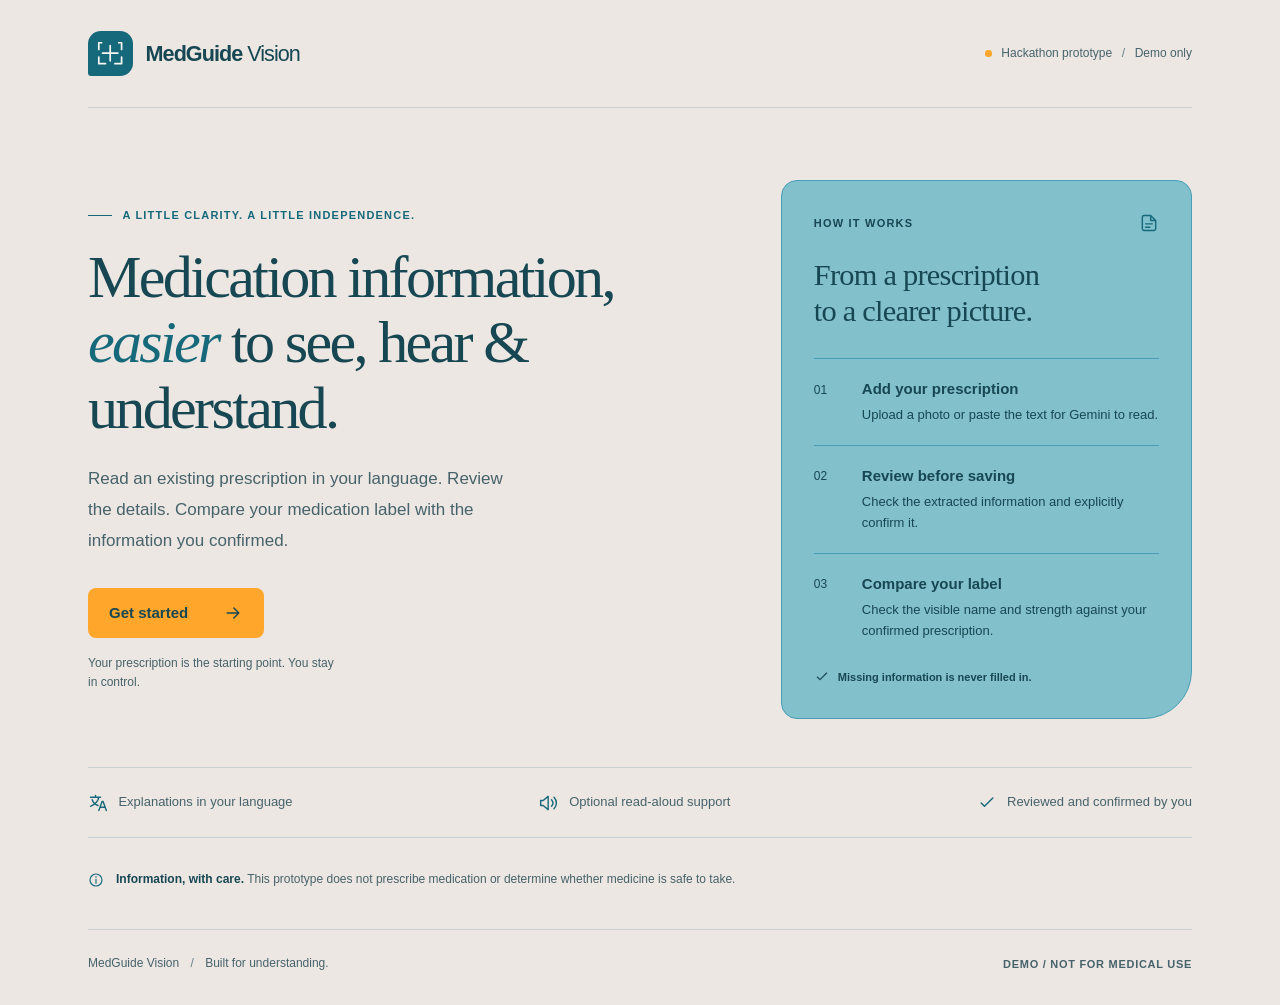
==== commit 620b3f0a: "feat(ui): add frontend updates" ====
--- a/templates/index.html
+++ b/templates/index.html
@@ -1,213 +1,148 @@
 <!doctype html>
 <html lang="en">
 <head>
-<meta charset="utf-8"><meta name="viewport" content="width=device-width,initial-scale=1">
-<title>MedGuide Vision</title>
-<link rel="stylesheet" href="/static/style.css">
+  <meta charset="utf-8">
+  <meta name="viewport" content="width=device-width,initial-scale=1">
+  <meta name="theme-color" content="#ede7e3">
+  <meta name="description" content="Review existing prescription information, hear it aloud, and compare medication labels. MedGuide Vision is a demo accessibility prototype, not for medical use.">
+  <title>MedGuide Vision</title>
+  <link rel="icon" href="/static/favicon.svg" type="image/svg+xml">
+  <link rel="stylesheet" href="/static/style.css">
 </head>
 <body>
-<main class="shell">
-<header class="site-header">
-  <a class="brand" href="#home" onclick="show('home');return false;" aria-label="MedGuide Vision home"><span class="brand-mark">✦</span> MedGuide <span>Vision</span></a>
-  <nav class="main-nav" aria-label="Main menu">
-    <a href="#how-it-works" onclick="show('home');document.getElementById('how-it-works').scrollIntoView({behavior:'smooth'});return false;">How it works</a>
-    <a href="#accessibility" onclick="show('home');document.getElementById('accessibility').scrollIntoView({behavior:'smooth'});return false;">Accessibility</a>
-    <button id="dashboardNav" class="nav-link hidden" type="button" onclick="show('dashboard')">My dashboard</button>
-  </nav>
-  <div class="header-actions">
-    <span id="accountEmail" class="account-email hidden"></span>
-    <button id="loginButton" class="login-button" type="button" onclick="openLogin()">Log in <span aria-hidden="true">→</span></button>
-    <button id="logoutButton" class="secondary hidden" type="button" onclick="logout()">Sign out</button>
-  </div>
-</header>
+  <svg class="icon-library" xmlns="http://www.w3.org/2000/svg" aria-hidden="true">
+    <defs>
+      <symbol id="icon-arrow" viewBox="0 0 24 24"><path d="M5 12h14m-6-6 6 6-6 6"/></symbol>
+      <symbol id="icon-document" viewBox="0 0 24 24"><path d="M14 3H6a2 2 0 0 0-2 2v14a2 2 0 0 0 2 2h12a2 2 0 0 0 2-2V9Zm0 0v6h6M8 13h8m-8 4h5"/></symbol>
+      <symbol id="icon-check" viewBox="0 0 24 24"><path d="m5 12 4 4L19 6"/></symbol>
+      <symbol id="icon-scan" viewBox="0 0 24 24"><path d="M8 3H4a1 1 0 0 0-1 1v4m13-5h4a1 1 0 0 1 1 1v4M3 16v4a1 1 0 0 0 1 1h4m8 0h4a1 1 0 0 0 1-1v-4M7 9h10M7 12h10M7 15h6"/></symbol>
+      <symbol id="icon-voice" viewBox="0 0 24 24"><path d="m11 4-6 5H2v6h3l6 5Zm4 4a6 6 0 0 1 0 8m3-11a10 10 0 0 1 0 14"/></symbol>
+      <symbol id="icon-language" viewBox="0 0 24 24"><path d="M3 5h12M9 3v2m4 0c-1 6-5 9-10 11m2-8c1 3 4 6 7 7m1 6 4-11h1l4 11m-7-4h5"/></symbol>
+      <symbol id="icon-camera" viewBox="0 0 24 24"><path d="m8 4-2 3H4a2 2 0 0 0-2 2v10a2 2 0 0 0 2 2h16a2 2 0 0 0 2-2V9a2 2 0 0 0-2-2h-2l-2-3Z"/><circle cx="12" cy="13" r="4"/></symbol>
+      <symbol id="icon-clock" viewBox="0 0 24 24"><circle cx="12" cy="12" r="9"/><path d="M12 7v5l3 2"/></symbol>
+      <symbol id="icon-info" viewBox="0 0 24 24"><circle cx="12" cy="12" r="9"/><path d="M12 11v6m0-10v1"/></symbol>
+    </defs>
+  </svg>
+  <a class="skip-link" href="#content">Skip to content</a>
+  <main class="shell" id="content" tabindex="-1">
+    <header class="app-header">
+      <div class="brand"><span class="brand-mark" aria-hidden="true"><svg viewBox="0 0 32 32"><path d="M7 5H4v7m21-7h3v7M4 20v7h7m17-7v7h-7M16 8v16M8 16h16"/></svg></span><span>MedGuide <span class="brand-light">Vision</span></span></div>
+      <span class="badge"><span class="demo-dot" aria-hidden="true"></span>Hackathon prototype <span class="badge-divider" aria-hidden="true">/</span> Demo only</span>
+    </header>
 
-<section id="home" class="home-page">
-  <div class="landing-hero">
-    <div class="hero-copy">
-      <span class="eyebrow hero-eyebrow"><span class="eyebrow-dot"></span> MEDICATION CLARITY, MADE HUMAN</span>
-      <h1>Feel more confident understanding your medication.</h1>
-      <p>Make written prescriptions easier to read, hear, and understand—in the language that feels right to you.</p>
-      <div class="hero-actions">
-        <button class="primary-button" type="button" onclick="openLogin()">Get started <span aria-hidden="true">→</span></button>
-        <button class="quiet-button" type="button" onclick="document.getElementById('how-it-works').scrollIntoView({behavior:'smooth'})"><span class="play-icon" aria-hidden="true">▶</span> See how it works</button>
+    <section id="hero" class="hero" aria-labelledby="welcome-title">
+      <div class="hero-layout">
+        <div class="hero-copy">
+          <p class="eyebrow"><span class="eyebrow-line" aria-hidden="true"></span>A little clarity. A little independence.</p>
+          <h1 id="welcome-title">Medication information,<br><em>easier</em> to see, hear &amp; understand.</h1>
+          <p class="hero-description">Read an existing prescription in your language. Review the details. Compare your medication label with the information you confirmed.</p>
+          <button class="hero-cta" onclick="show('setup')">Get started <svg class="icon" aria-hidden="true"><use href="#icon-arrow"/></svg></button>
+          <p class="hero-caption">Your prescription is the starting point. You stay in control.</p>
+        </div>
+        <aside class="journey" aria-labelledby="journey-title">
+          <div class="journey-heading"><span class="eyebrow">How it works</span><svg class="icon" aria-hidden="true"><use href="#icon-document"/></svg></div>
+          <h2 id="journey-title">From a prescription<br>to a clearer picture.</h2>
+          <ol class="journey-list">
+            <li><span class="step-number" aria-hidden="true">01</span><div><h3>Add your prescription</h3><p>Upload a photo or paste the text for Gemini to read.</p></div></li>
+            <li><span class="step-number" aria-hidden="true">02</span><div><h3>Review before saving</h3><p>Check the extracted information and explicitly confirm it.</p></div></li>
+            <li><span class="step-number" aria-hidden="true">03</span><div><h3>Compare your label</h3><p>Check the visible name and strength against your confirmed prescription.</p></div></li>
+          </ol>
+          <div class="journey-footnote"><svg class="icon" aria-hidden="true"><use href="#icon-check"/></svg><span>Missing information is never filled in.</span></div>
+        </aside>
       </div>
-      <div class="trust-note"><span aria-hidden="true">✳</span><span>Built for clarity and accessibility.<br><strong>Never a substitute for your pharmacist or clinician.</strong></span></div>
-    </div>
-    <div class="hero-art" aria-label="Illustration of accessible medication information on a phone" role="img">
-      <div class="art-orbit orbit-one"></div><div class="art-orbit orbit-two"></div>
-      <div class="art-sparkle sparkle-one">✦</div><div class="art-sparkle sparkle-two">✳</div>
-      <div class="phone-card">
-        <div class="phone-top"><span>YOUR MEDICATION PLAN</span><span class="phone-menu">···</span></div>
-        <div class="med-card">
-          <div class="med-symbol">✳</div>
-          <div><span class="med-label">CONFIRMED PRESCRIPTION</span><strong>Medication details</strong><small>Information from your source</small></div>
+      <div class="accessibility-strip" aria-label="Accessibility features">
+        <span><svg class="icon" aria-hidden="true"><use href="#icon-language"/></svg>Explanations in your language</span>
+        <span><svg class="icon" aria-hidden="true"><use href="#icon-voice"/></svg>Optional read-aloud support</span>
+        <span><svg class="icon" aria-hidden="true"><use href="#icon-check"/></svg>Reviewed and confirmed by you</span>
+      </div>
+      <div class="notice hero-notice"><svg class="icon" aria-hidden="true"><use href="#icon-info"/></svg><p><strong>Information, with care.</strong> This prototype does not prescribe medication or determine whether medicine is safe to take.</p></div>
+    </section>
+
+    <section id="setup" class="card hidden" aria-labelledby="setup-title">
+      <div class="section-heading"><p class="eyebrow">Your prescription · 01</p><h2 id="setup-title">Start with what you have.</h2><p>Choose a language, then add the prescription you want to understand.</p></div>
+      <div class="setup-layout">
+        <div class="language-panel">
+          <span class="panel-icon" aria-hidden="true"><svg class="icon"><use href="#icon-language"/></svg></span>
+          <h3>1 · Choose language</h3><p class="muted">For the explanation of your confirmed prescription.</p>
+          <label for="language">Explanation language</label>
+          <select id="language"><option>English</option><option>Nepali</option><option>Hindi</option><option>Spanish</option><option>Chinese</option></select>
+          <p class="field-hint">Original medication information remains available alongside the explanation.</p>
         </div>
-        <div class="phone-line long"></div><div class="phone-line short"></div>
-        <div class="schedule-card"><span class="schedule-icon">◷</span><span><small>SCHEDULE</small><strong>Your confirmed instructions</strong></span><span class="schedule-check">✓</span></div>
-        <div class="listen-card"><span class="listen-icon">⌁</span><span>Listen to an explanation</span><span class="listen-play">▶</span></div>
-      </div>
-      <div class="floating-note"><span class="floating-icon">Aa</span><span><strong>Made to understand</strong><small>Clear · Accessible · Yours</small></span></div>
-      <div class="art-caption">Your information, made easier to follow.</div>
-    </div>
-  </div>
-
-  <div id="how-it-works" class="carousel-section">
-    <div class="section-heading">
-      <div><span class="eyebrow">A LITTLE MORE CLARITY, STEP BY STEP</span><h2>From prescription to peace of mind.</h2></div>
-      <p>Your information stays yours. You review it before it becomes your confirmed plan.</p>
-    </div>
-    <div class="carousel" role="region" aria-roledescription="carousel" aria-label="What MedGuide Vision helps you do">
-      <div class="carousel-track" id="carouselTrack">
-        <article class="feature-slide slide-lilac" aria-roledescription="slide" aria-label="1 of 3">
-          <div class="slide-art upload-art" aria-hidden="true">
-            <div class="paper-sheet"><span class="paper-mark">Rx</span><i></i><i></i><i></i><b>Prescription</b><em>Upload or take a photo</em></div>
-            <div class="upload-arrow">↑</div>
-            <div class="scan-orb">✦</div>
-          </div>
-          <div class="slide-copy"><span class="slide-number">01 / READ</span><h3>Start with what you have.</h3><p>Upload or photograph an existing prescription. Gemini helps read what’s actually written—without filling in missing details.</p><span class="slide-tag">YOUR SOURCE, NOT A GUESS</span></div>
-        </article>
-        <article class="feature-slide slide-peach" aria-roledescription="slide" aria-label="2 of 3">
-          <div class="slide-art review-art" aria-hidden="true">
-            <div class="review-window"><div class="review-window-top"><span></span><span></span><span></span></div><div class="review-row"><i>✓</i><span></span></div><div class="review-row"><i>✓</i><span></span></div><div class="review-row"><i>?</i><span></span></div><div class="review-confirm">Your review comes first <b>✓</b></div></div>
-            <div class="review-sticker">YOUR<br>CHOICE</div>
-          </div>
-          <div class="slide-copy"><span class="slide-number">02 / REVIEW</span><h3>You’re in control.</h3><p>Check the extracted details and confirm them yourself. Only the information you review can become your saved medication plan.</p><span class="slide-tag">REVIEW BEFORE SAVING</span></div>
-        </article>
-        <article class="feature-slide slide-mint" aria-roledescription="slide" aria-label="3 of 3">
-          <div class="slide-art verify-art" aria-hidden="true">
-            <div class="label-bottle"><div class="bottle-cap"></div><div class="bottle-label"><span>LABEL CHECK</span><b>Read the<br>visible label</b><i>Compare details</i></div></div>
-            <div class="scan-ring"><span>✦</span></div><div class="verify-chip"><b>✓</b><span>Compare with<br>your saved details</span></div>
-          </div>
-          <div class="slide-copy"><span class="slide-number">03 / UNDERSTAND</span><h3>Make it easier to follow.</h3><p>Hear an explanation in your selected language, and compare a medication label with your confirmed prescription information.</p><span class="slide-tag">CLEAR, ACCESSIBLE INFORMATION</span></div>
-        </article>
-      </div>
-      <div class="carousel-controls">
-        <div class="carousel-dots" role="group" aria-label="Choose a carousel slide">
-          <button class="carousel-dot active" type="button" aria-label="Show slide 1" aria-current="true" onclick="goToSlide(0)"></button>
-          <button class="carousel-dot" type="button" aria-label="Show slide 2" onclick="goToSlide(1)"></button>
-          <button class="carousel-dot" type="button" aria-label="Show slide 3" onclick="goToSlide(2)"></button>
-        </div>
-        <div class="carousel-arrows"><button type="button" aria-label="Previous slide" onclick="moveCarousel(-1)">←</button><button type="button" aria-label="Next slide" onclick="moveCarousel(1)">→</button></div>
-      </div>
-    </div>
-  </div>
-
-  <div id="accessibility" class="accessibility-band">
-    <span class="accessibility-icon" aria-hidden="true">Aa</span>
-    <div><span class="eyebrow">DESIGNED AROUND YOU</span><h2>Information you can read, hear, and understand.</h2><p>Choose a language, use voice playback, and keep the original confirmed information close. Missing details stay missing.</p></div>
-    <button class="secondary" type="button" onclick="openLogin()">Explore your dashboard <span aria-hidden="true">→</span></button>
-  </div>
-  <div class="safety-note"><span aria-hidden="true">✳</span><p><strong>Important:</strong> MedGuide Vision helps explain information that is already on a prescription. It does not prescribe, recommend a dose, diagnose, or decide whether a medication is safe to take. For questions, speak with your pharmacist or clinician.</p></div>
-</section>
-
-<section id="auth" class="card auth-card hidden">
-<button type="button" class="back-link" onclick="show('home')">← Back to home</button>
-<span class="eyebrow">YOUR MEDGUIDE ACCOUNT</span>
-<h1 id="authTitle">Welcome back</h1>
-<p class="muted">Sign in or create an account to continue to your dashboard.</p>
-<form id="authForm">
-<label>Email address<input id="authEmail" type="email" autocomplete="email" required maxlength="254"></label>
-<label>Password<input id="authPassword" type="password" autocomplete="current-password" required minlength="8" maxlength="1024"></label>
-<button id="authSubmit" type="submit">Sign in</button>
-</form>
-<p id="authStatus" class="status" role="status" aria-live="polite"></p>
-<button id="authModeToggle" class="text-button" type="button" onclick="toggleAuthMode()">New here? Create an account</button>
-<div class="notice"><strong>Privacy note:</strong> Use demo information only. This prototype is not for storing real patient data.</div>
-</section>
-
-<section id="setup" class="card hidden">
-<h2>1 · Choose language</h2>
-<select id="language"><option>English</option><option>Nepali</option><option>Hindi</option><option>Spanish</option><option>Chinese</option></select>
-<h2>2 · Add prescription</h2>
-<p class="muted">Use the sample details to continue without Gemini, or upload a prescription and analyze it with Gemini.</p>
-<textarea id="rxText" rows="6">DEMO PRESCRIPTION
+        <div class="prescription-panel">
+          <h3>2 · Add prescription</h3><p class="muted">Paste prescription text or upload/take a photo.</p>
+          <div class="field-heading"><label for="rxText">Prescription text</label><span class="demo-label">DEMO / NOT FOR MEDICAL USE</span></div>
+          <textarea id="rxText" rows="6">DEMO PRESCRIPTION
 Metformin 500 mg
 Take 1 tablet at 8 AM and 1 tablet at 8 PM.
 Follow-up: October 20, 2026</textarea>
-<input id="rxFile" type="file" accept="image/*" capture="environment">
-<button onclick="continueWithDemoPrescription()">Continue with demo prescription (skip Gemini)</button>
-<button class="secondary" onclick="analyzeRx()">Analyze uploaded prescription with Gemini</button>
-<div id="rxStatus" class="status" role="status" aria-live="polite"></div>
-</section>
+          <div class="upload-field"><label for="rxFile"><svg class="icon" aria-hidden="true"><use href="#icon-document"/></svg>Or add a prescription photo</label><input id="rxFile" type="file" accept="image/*" capture="environment"></div>
+          <div class="actions"><button onclick="analyzeRx()">Analyze with Gemini <svg class="icon" aria-hidden="true"><use href="#icon-arrow"/></svg></button></div>
+          <p class="field-hint">You will review the extracted information before saving.</p>
+          <div id="rxStatus" class="status" role="status" aria-live="polite"></div>
+        </div>
+      </div>
+    </section>
 
-<section id="review" class="card hidden">
-<h2 id="reviewTitle">Review before saving</h2>
-<p id="reviewDescription">Review and edit these details before confirming.</p>
-<div class="grid">
-<label>Medicine<input id="rName"></label>
-<label>Strength<input id="rStrength"></label>
-<label>Quantity<input id="rQuantity"></label>
-<label>Times<input id="rTimes"></label>
-<label class="wide">Instructions<textarea id="rInstructions"></textarea></label>
-<label>Follow-up date<input id="rFollow" type="date"></label>
-</div>
-<div class="reminder-options">
-<label class="reminder-consent"><input id="reminderConsent" type="checkbox" onchange="toggleReminderSettings()"> I agree to receive one SMS reminder for this follow-up</label>
-<div id="reminderSettings" class="reminder-settings hidden">
-<p>We’ll text you one day before this follow-up at the time you choose. The text includes the written prescription instructions above. Carrier messaging rates may apply.</p>
-<label>Mobile number (international format)<input id="reminderPhone" type="tel" autocomplete="tel" inputmode="tel" placeholder="+14155550123"></label>
-<label>Reminder time in your local timezone<input id="reminderTime" type="time"></label>
-<input id="reminderTimezone" type="hidden">
-<small id="reminderTimezoneLabel"></small>
-<p class="reminder-privacy">SMS may be visible to anyone with access to your phone. This prototype is for demo data only; don’t enter real patient information.</p>
-</div>
-</div>
-<button onclick="confirmRx()">Confirm prescription</button>
-<div id="confirmStatus" class="status" role="status" aria-live="polite"></div>
-<button class="secondary" onclick="show('setup')">Back</button>
-</section>
+    <section id="review" class="card hidden" aria-labelledby="review-title">
+      <div class="section-heading"><p class="eyebrow">Your prescription · 02</p><h2 id="review-title">Review before saving</h2><p>Gemini detected the following. Edit anything that is incorrect before confirming.</p></div>
+      <div class="notice"><svg class="icon" aria-hidden="true"><use href="#icon-info"/></svg><p>Compare these details with the source prescription. <strong>Leave missing information blank.</strong></p></div>
+      <div class="grid review-fields">
+        <label>Medicine<input id="rName"></label>
+        <label>Strength<input id="rStrength"></label>
+        <label>Quantity<input id="rQuantity"></label>
+        <label>Times<input id="rTimes" aria-describedby="times-hint"><span id="times-hint" class="field-hint">Separate multiple times with a comma.</span></label>
+        <label class="wide">Instructions<textarea id="rInstructions" rows="3"></textarea></label>
+        <label>Follow-up<input id="rFollow"></label>
+      </div>
+      <div class="actions section-actions"><button onclick="confirmRx()"><svg class="icon" aria-hidden="true"><use href="#icon-check"/></svg>Confirm prescription</button><button class="secondary" onclick="show('setup')">Back</button></div>
+    </section>
 
-<section id="dashboard" class="card hidden">
-<div id="dashboardEmpty" class="empty-state hidden">
-<span class="eyebrow">YOUR DASHBOARD</span>
-<h2>No confirmed prescription yet</h2>
-<p>Add a prescription to review and confirm its details. Only then will it appear here.</p>
-<button onclick="show('setup')">Add a prescription</button>
-</div>
-<div id="dashboardRecord">
-<div class="row"><div><span class="eyebrow">CONFIRMED PRESCRIPTION</span><h2 id="dName">—</h2><div class="strength" id="dStrength">—</div></div><button class="voice" onclick="speakCurrent()">🔊 Read aloud</button></div>
-<p id="dInstructions"></p>
-<div class="timebox">Scheduled times: <strong id="dTimes">—</strong></div>
-<p id="dFollow"></p>
-<p id="dReminder" class="reminder-status" role="status" aria-live="polite"></p>
-<div id="translation"></div>
-<button onclick="translateCurrent()">🌎 Explain in selected language</button>
-<button onclick="show('scanner')">📷 Check my medication label</button>
-</div>
-</section>
+    <section id="dashboard" class="card hidden" aria-labelledby="dashboard-title">
+      <div class="section-heading"><p class="eyebrow">Your prescription · 03</p><h2 id="dashboard-title">Your medication, at a glance.</h2><p>The information you reviewed and confirmed, together in one place.</p></div>
+      <div class="dashboard-layout">
+        <div class="medication-panel">
+          <div class="row"><div><span class="eyebrow confirmed-label"><svg class="icon" aria-hidden="true"><use href="#icon-check"/></svg>Confirmed prescription</span><h3 id="dName">—</h3><div class="strength" id="dStrength">—</div></div><button class="voice" onclick="speakCurrent()"><svg class="icon" aria-hidden="true"><use href="#icon-voice"/></svg>Read aloud</button></div>
+          <div class="instructions-block"><h4>Prescription instructions</h4><p id="dInstructions"></p></div>
+          <div class="timebox"><svg class="icon" aria-hidden="true"><use href="#icon-clock"/></svg><div><span>Scheduled times</span><strong id="dTimes">—</strong></div></div>
+          <p id="dFollow" class="follow-up"></p>
+        </div>
+        <aside class="dashboard-tools" aria-label="Prescription tools">
+          <div class="tool-block"><svg class="icon tool-icon" aria-hidden="true"><use href="#icon-language"/></svg><h3>A little easier to understand.</h3><p>View an explanation in the language you selected.</p><button class="secondary" onclick="translateCurrent()">Explain in selected language <svg class="icon" aria-hidden="true"><use href="#icon-arrow"/></svg></button></div>
+          <div class="tool-block"><svg class="icon tool-icon" aria-hidden="true"><use href="#icon-scan"/></svg><h3>Have the label in front of you?</h3><p>Compare its name and strength with your confirmed prescription.</p><button onclick="show('scanner')">Check my medication label <svg class="icon" aria-hidden="true"><use href="#icon-arrow"/></svg></button></div>
+        </aside>
+      </div>
+      <div id="translation" class="translation" role="status" aria-live="polite"></div>
+    </section>
 
-<section id="scanner" class="card hidden">
-<h2>Check medication label</h2>
-<p>Point the camera at the pharmacy/demo label. Gemini reads the visible name and strength; deterministic code performs the comparison.</p>
-<video id="video" autoplay playsinline></video>
-<canvas id="canvas" class="hidden"></canvas>
-<div class="buttons">
-<button id="startCameraButton" onclick="startCamera()">Start camera</button>
-<button id="captureLabelButton" onclick="captureLabel()">Capture & analyze</button>
-</div>
-<p class="or">or upload a label image</p>
-<input id="labelFile" type="file" accept="image/*" capture="environment">
-<button onclick="analyzeUploadedLabel()">Analyze uploaded label</button>
-<div id="manualLabelEntry" class="manual-label hidden">
-<div id="manualImagePreview" class="manual-image-preview hidden"><img id="capturedLabelImage" alt="Captured medication label for manual review"></div>
-<h3>Enter the visible label details</h3>
-<p id="manualLabelReason" class="muted">Gemini analysis is unavailable. Read the label and enter only what is clearly visible. Do not guess missing information.</p>
-<label>Medication name<input id="manualLabelName" autocomplete="off" placeholder="Enter the name as printed"></label>
-<label>Strength<input id="manualLabelStrength" autocomplete="off" placeholder="Leave blank if not visible"></label>
-<button type="button" onclick="verifyManualLabel()">Compare entered details</button>
-</div>
-<div id="scanStatus" class="status" role="status" aria-live="polite"></div>
-<button class="secondary" onclick="show('dashboard')">Back to dashboard</button>
-</section>
+    <section id="scanner" class="card hidden" aria-labelledby="scanner-title">
+      <div class="section-heading"><p class="eyebrow">Label comparison</p><h2 id="scanner-title">Check medication label</h2><p>Point the camera at the pharmacy/demo label. Keep the medication name and strength clearly visible.</p></div>
+      <div class="scanner-layout">
+        <div class="camera-panel">
+          <div class="camera-caption"><svg class="icon" aria-hidden="true"><use href="#icon-camera"/></svg><span>Camera preview</span></div>
+          <div class="viewfinder"><video id="video" autoplay playsinline aria-label="Live camera preview for the medication label"></video><span class="viewfinder-guide" aria-hidden="true"></span></div>
+          <canvas id="canvas" class="hidden"></canvas>
+          <div class="buttons"><button class="secondary" onclick="startCamera()"><svg class="icon" aria-hidden="true"><use href="#icon-camera"/></svg>Start camera</button><button onclick="captureLabel()">Capture &amp; analyze <svg class="icon" aria-hidden="true"><use href="#icon-scan"/></svg></button></div>
+          <p class="field-hint">Start the camera, position the label, then capture.</p>
+        </div>
+        <div class="label-upload-panel">
+          <h3>Already have a photo?</h3><p class="muted">Upload an image of the medication label.</p>
+          <div class="upload-field"><label for="labelFile">Label image</label><input id="labelFile" type="file" accept="image/*" capture="environment"></div>
+          <button class="secondary" onclick="analyzeUploadedLabel()">Analyze uploaded label <svg class="icon" aria-hidden="true"><use href="#icon-arrow"/></svg></button>
+          <details><summary>Demo fallback: type visible label text</summary><div class="details-content"><span class="demo-label">DEMO / NOT FOR MEDICAL USE</span><label for="labelText">Visible label text</label><textarea id="labelText" rows="3" placeholder="Metformin 500 mg"></textarea><button class="secondary" onclick="analyzeLabelText()">Analyze demo text</button></div></details>
+        </div>
+      </div>
+      <div id="scanStatus" class="status" role="status" aria-live="polite"></div>
+      <div class="notice scanner-notice"><svg class="icon" aria-hidden="true"><use href="#icon-info"/></svg><p>Gemini reads the visible name and strength. The comparison uses your confirmed prescription information.</p></div>
+      <div class="actions"><button class="secondary" onclick="show('dashboard')">Back to dashboard</button></div>
+    </section>
 
-<section id="result" class="card hidden">
-<div id="resultBox"></div>
-<button onclick="speakResult()">🔊 Read result</button>
-<button onclick="show('scanner')">Scan another label</button>
-<button class="secondary" onclick="show('dashboard')">Dashboard</button>
-</section>
-
-<footer>MedGuide Vision · DEMO / NOT FOR MEDICAL USE</footer>
-</main>
-<script src="/static/app.js"></script>
-</body></html>+    <section id="result" class="card hidden" aria-labelledby="result-title">
+      <div class="section-heading"><p class="eyebrow">Label comparison</p><h2 id="result-title">Your label check</h2><p>Compared with your stored prescription information.</p></div>
+      <div id="resultBox" role="status" aria-live="polite" aria-atomic="true"></div>
+      <div class="actions section-actions"><button onclick="speakResult()"><svg class="icon" aria-hidden="true"><use href="#icon-voice"/></svg>Read result</button><button class="secondary" onclick="show('scanner')"><svg class="icon" aria-hidden="true"><use href="#icon-scan"/></svg>Scan another label</button><button class="text-button" onclick="show('dashboard')">Dashboard <svg class="icon" aria-hidden="true"><use href="#icon-arrow"/></svg></button></div>
+    </section>
+    <footer class="app-footer"><span>MedGuide Vision <span class="footer-divider" aria-hidden="true">/</span> Built for understanding.</span><span class="demo-label">DEMO / NOT FOR MEDICAL USE</span></footer>
+  </main>
+  <script src="/static/app.js"></script>
+</body>
+</html>
--- a/static/style.css
+++ b/static/style.css
@@ -1,241 +1,268 @@
-@import url("https://fonts.googleapis.com/css2?family=DM+Sans:wght@400;500;600;700&family=Manrope:wght@400;500;600;700;800&display=swap");
-
+/* Reference palette: Web design /85976f6eeddf5f98009ea78afec41891.jpg.
+   Darker text and pale surface tints preserve contrast; status colors stay semantic. */
 :root {
-  font-family: "DM Sans", "Segoe UI", sans-serif;
-  color: #202638;
-  background: #fbfaf7;
-  font-synthesis: none;
-  text-rendering: optimizeLegibility;
-  --ink: #202638;
-  --muted: #73798a;
-  --purple: #6b5ce7;
-  --line: #eceaf0;
-  --paper: #fff;
+  color-scheme: light;
+  --caribbean-current: #16697a;
+  --moonstone: #489fb5;
+  --sky-blue: #82c0cc;
+  --seashell: #ede7e3;
+  --orange-peel: #ffa62b;
+  --page: var(--seashell);
+  --surface: #faf7f5;
+  --surface-soft: #e2edf0;
+  --ink: #164752;
+  --muted: #46626a;
+  --accent: var(--caribbean-current);
+  --accent-hover: #105263;
+  --accent-soft: #dcecf0;
+  --line: #c6d2d4;
+  --field-border: #64818a;
+  --success: #25553b;
+  --success-surface: #edf4e9;
+  --warning: #775014;
+  --warning-surface: #fff0d7;
+  --error: #923f37;
+  --error-surface: #faeeeb;
+  --font-body: "Avenir Next", Avenir, "Segoe UI", sans-serif;
+  --font-display: "Iowan Old Style", "Palatino Linotype", "Book Antiqua", Palatino, Georgia, serif;
+  --space-1: .5rem;
+  --space-2: .75rem;
+  --space-3: 1rem;
+  --space-4: 1.5rem;
+  --space-5: 2rem;
+  --space-6: 3rem;
+  --space-7: 4rem;
+  --radius-sm: .5rem;
+  --radius-md: 1rem;
 }
 
 * { box-sizing: border-box; }
-html { scroll-behavior: smooth; scroll-padding-top: 100px; }
-body { margin: 0; min-width: 320px; background: #fbfaf7; color: var(--ink); }
+body { margin: 0; background: var(--page); color: var(--ink); font-family: var(--font-body); font-size: 1rem; line-height: 1.6; -webkit-font-smoothing: antialiased; }
 button, input, textarea, select { font: inherit; }
-button { cursor: pointer; }
-.shell { width: min(1160px, calc(100% - 56px)); margin: 0 auto; }
-.site-header { position: sticky; top: 0; z-index: 10; display: flex; align-items: center; justify-content: space-between; min-height: 82px; gap: 32px; border-bottom: 1px solid rgba(37, 39, 54, .08); background: rgba(251, 250, 247, .94); backdrop-filter: blur(14px); }
-.brand { display: inline-flex; align-items: center; gap: 6px; color: var(--ink); text-decoration: none; font: 800 20px "Manrope", sans-serif; letter-spacing: -.8px; white-space: nowrap; }
-.brand > span:last-child { color: var(--purple); }
-.brand-mark { color: var(--purple); font-size: 23px; }
-.main-nav, .header-actions { display: flex; align-items: center; gap: 30px; }
-.main-nav a, .nav-link { padding: 8px 0; border: 0; background: transparent; color: #5d6372; text-decoration: none; font-size: 14px; font-weight: 600; }
-.main-nav a:hover, .nav-link:hover { color: var(--purple); }
-.header-actions { gap: 14px; }
-.account-email { max-width: 210px; overflow: hidden; color: var(--muted); font-size: 13px; text-overflow: ellipsis; }
-.login-button, .primary-button { display: inline-flex; align-items: center; justify-content: center; gap: 16px; border: 0; border-radius: 999px; background: var(--ink); color: white; font-weight: 700; transition: transform .2s ease, background .2s ease; }
-.login-button { padding: 12px 19px; font-size: 14px; }
-.login-button:hover, .primary-button:hover { transform: translateY(-2px); background: var(--purple); }
-.home-page { padding-top: 30px; }
-.landing-hero { display: grid; grid-template-columns: 1.02fr .98fr; align-items: center; gap: 44px; min-height: 450px; padding: 28px 18px 48px; }
-.hero-copy { max-width: 560px; }
-.eyebrow { color: #777d8c; font-size: 11px; font-weight: 800; letter-spacing: 1.55px; }
-.hero-eyebrow { display: inline-flex; align-items: center; gap: 9px; color: #6559d4; }
-.eyebrow-dot { width: 8px; height: 8px; border-radius: 50%; background: #a79cf9; box-shadow: 0 0 0 4px #eeecff; }
-.hero-copy h1 { max-width: 610px; margin: 22px 0 17px; font: 700 clamp(42px, 5vw, 62px)/1.08 "Manrope", sans-serif; letter-spacing: -2.8px; }
-.hero-copy > p { max-width: 510px; margin: 0; color: #686e7c; font-size: 17px; line-height: 1.8; }
-.hero-actions { display: flex; align-items: center; flex-wrap: wrap; gap: 18px; margin-top: 27px; }
-.primary-button { min-height: 52px; padding: 0 25px; font-size: 15px; }
-.quiet-button { display: inline-flex; align-items: center; gap: 10px; padding: 12px 3px; border: 0; background: transparent; color: #535968; font-size: 14px; font-weight: 700; }
-.quiet-button:hover { color: var(--purple); }
-.play-icon { display: grid; width: 26px; height: 26px; place-items: center; border: 1px solid #dad8e5; border-radius: 50%; color: var(--purple); font-size: 9px; }
-.trust-note { display: flex; align-items: flex-start; gap: 12px; margin-top: 34px; color: #777d89; font-size: 12px; line-height: 1.6; }
-.trust-note > span:first-child { color: #786be9; font-size: 18px; }
-.trust-note strong { color: #555c69; font-weight: 600; }
-.hero-art { position: relative; display: grid; min-height: 395px; place-items: center; overflow: hidden; border-radius: 34px; background: radial-gradient(ellipse at 70% 28%, #fff3e4 0, transparent 37%), linear-gradient(145deg, #eceaff 4%, #e7e3ff 47%, #eeeaff 100%); }
-.art-orbit { position: absolute; border: 1px solid rgba(255, 255, 255, .75); border-radius: 50%; }
-.orbit-one { width: 390px; height: 390px; }
-.orbit-two { width: 310px; height: 310px; }
-.phone-card { position: relative; z-index: 1; width: min(290px, 68%); padding: 22px 19px; transform: rotate(-3deg); border: 1px solid rgba(255, 255, 255, .9); border-radius: 23px; background: rgba(255, 255, 255, .96); box-shadow: 0 28px 60px rgba(80, 68, 146, .2); }
-.phone-top { display: flex; align-items: center; justify-content: space-between; color: #9295a1; font-size: 8px; font-weight: 800; letter-spacing: 1px; }
-.phone-menu { color: #5f6471; font-size: 20px; line-height: 10px; }
-.med-card { display: flex; align-items: center; gap: 11px; margin-top: 24px; padding: 14px 11px; border-radius: 14px; background: #f5f3ff; }
-.med-symbol { display: grid; flex: none; width: 38px; height: 38px; place-items: center; border-radius: 12px; background: #e3dfff; color: #7064dc; font-size: 22px; }
-.med-card > div:last-child { display: grid; gap: 5px; }
-.med-label { color: #7e75ce; font-size: 7px; font-weight: 800; letter-spacing: .8px; }
-.med-card strong { font-size: 12px; }
-.med-card small { color: #858997; font-size: 9px; }
-.phone-line { height: 7px; margin: 13px 4px 0; border-radius: 10px; background: #eeeef2; }
-.phone-line.long { width: 81%; margin-top: 21px; }
-.phone-line.short { width: 55%; margin-top: 8px; }
-.schedule-card, .listen-card { display: flex; align-items: center; gap: 10px; margin-top: 17px; padding: 12px 10px; border: 1px solid #efedf4; border-radius: 13px; }
-.schedule-icon { display: grid; width: 34px; height: 34px; place-items: center; border-radius: 10px; background: #fff1df; color: #bf8441; font-size: 22px; }
-.schedule-card > span:nth-child(2) { display: grid; flex: 1; gap: 4px; }
-.schedule-card small { color: #9699a2; font-size: 7px; font-weight: 800; letter-spacing: .8px; }
-.schedule-card strong { font-size: 9px; }
-.schedule-check { color: #56a683; font-size: 16px; }
-.listen-card { margin-top: 9px; background: #fcfbff; }
-.listen-icon { color: #7266da; font-size: 24px; }
-.listen-card > span:nth-child(2) { flex: 1; color: #555b68; font-size: 9px; font-weight: 700; }
-.listen-play { color: #7266da; font-size: 10px; }
-.floating-note { position: absolute; z-index: 2; right: 4%; bottom: 16%; display: flex; align-items: center; gap: 10px; padding: 12px 16px 12px 12px; transform: rotate(3deg); border: 1px solid rgba(255, 255, 255, .95); border-radius: 14px; background: white; box-shadow: 0 12px 28px rgba(66, 55, 120, .12); }
-.floating-icon { display: grid; width: 33px; height: 33px; place-items: center; border-radius: 10px; background: #fff1df; color: #b7763b; font: 800 13px "Manrope", sans-serif; }
-.floating-note > span:last-child { display: grid; gap: 3px; }
-.floating-note strong { font-size: 10px; }
-.floating-note small { color: #858997; font-size: 8px; }
-.art-sparkle { position: absolute; color: white; }
-.sparkle-one { top: 18%; right: 19%; font-size: 27px; }
-.sparkle-two { bottom: 22%; left: 13%; color: #ffbb7c; font-size: 23px; }
-.art-caption { position: absolute; bottom: 20px; left: 0; width: 100%; color: #79739a; font-size: 11px; text-align: center; }
-.carousel-section { padding: 40px 0 35px; }
-.section-heading { display: flex; align-items: end; justify-content: space-between; gap: 30px; margin: 0 10px 23px; }
-.section-heading h2, .accessibility-band h2 { margin: 10px 0 0; font: 700 clamp(24px, 3vw, 34px)/1.2 "Manrope", sans-serif; letter-spacing: -1px; }
-.section-heading > p { max-width: 370px; margin: 0 0 2px; color: #767b87; font-size: 13px; line-height: 1.7; }
-.carousel { overflow: hidden; border: 1px solid #eeedf0; border-radius: 25px; background: white; }
-.carousel-track { display: flex; align-items: stretch; transition: transform .55s cubic-bezier(.22,.8,.24,1); }
-.feature-slide { display: grid; flex: 0 0 100%; min-height: 260px; grid-template-columns: .9fr 1.1fr; align-items: center; gap: 42px; padding: 24px 54px; }
-.slide-lilac { background: linear-gradient(110deg, #f3f1ff 0%, #fff 76%); }
-.slide-peach { background: linear-gradient(110deg, #fff2e9 0%, #fff 76%); }
-.slide-mint { background: linear-gradient(110deg, #eaf7f0 0%, #fff 76%); }
-.slide-art { position: relative; display: grid; width: 100%; min-height: 208px; place-items: center; overflow: hidden; border-radius: 19px; }
-.upload-art { background: #e8e3ff; }
-.paper-sheet { position: relative; display: flex; width: 127px; height: 161px; flex-direction: column; gap: 11px; padding: 20px 16px; transform: rotate(-7deg); border-radius: 7px; background: white; box-shadow: 0 14px 30px rgba(74, 63, 134, .17); }
-.paper-mark { color: #7367dc; font: 800 19px "Manrope", sans-serif; }
-.paper-sheet i { display: block; width: 88%; height: 5px; border-radius: 8px; background: #e9e8ef; }
-.paper-sheet i:nth-of-type(3) { width: 58%; }
-.paper-sheet b { margin-top: 4px; font-size: 9px; }
-.paper-sheet em { color: #8b8b99; font-size: 7px; font-style: normal; }
-.upload-arrow { position: absolute; top: 19px; right: calc(50% - 83px); display: grid; width: 39px; height: 39px; place-items: center; border: 3px solid #e8e3ff; border-radius: 50%; background: #7567df; color: white; font-size: 22px; }
-.scan-orb { position: absolute; bottom: 28px; left: calc(50% - 97px); color: #b1a7f8; font-size: 23px; }
-.review-art { background: #ffebde; }
-.review-window { width: 218px; padding: 15px; transform: rotate(3deg); border: 1px solid white; border-radius: 14px; background: white; box-shadow: 0 15px 30px rgba(123, 87, 67, .12); }
-.review-window-top { display: flex; gap: 4px; padding-bottom: 12px; border-bottom: 1px solid #f1edea; }
-.review-window-top span { width: 5px; height: 5px; border-radius: 50%; background: #e6d9d0; }
-.review-row { display: flex; align-items: center; gap: 10px; margin-top: 12px; }
-.review-row i { display: grid; width: 17px; height: 17px; place-items: center; border-radius: 6px; background: #ebf6ef; color: #57a477; font-size: 10px; font-style: normal; }
-.review-row:nth-of-type(4) i { background: #fff1df; color: #bd8c50; }
-.review-row span { width: 77%; height: 6px; border-radius: 8px; background: #eeeef1; }
-.review-confirm { display: flex; justify-content: space-between; margin-top: 15px; padding: 9px; border-radius: 8px; background: #fff5ee; color: #7d6656; font-size: 8px; }
-.review-confirm b { color: #5b9e79; }
-.review-sticker { position: absolute; top: 24px; right: calc(50% - 115px); display: grid; width: 51px; height: 51px; place-content: center; transform: rotate(10deg); border: 3px solid white; border-radius: 50%; background: #f6b18e; color: white; font-size: 8px; font-weight: 800; text-align: center; }
-.verify-art { background: #e1f2e9; }
-.label-bottle { position: relative; display: grid; width: 101px; height: 146px; place-items: center; padding-top: 15px; border-radius: 19px 19px 25px 25px; background: linear-gradient(90deg, #d9d4c7, #fbf5e7 25%, #f6f0e2 78%, #d6d0c3); box-shadow: 0 15px 25px rgba(59, 103, 81, .17); }
-.bottle-cap { position: absolute; top: -16px; width: 56px; height: 24px; border-radius: 6px 6px 3px 3px; background: repeating-linear-gradient(90deg, #c1b89f 0 4px, #ded5c1 4px 7px); }
-.bottle-label { display: grid; width: 100%; gap: 8px; padding: 13px 10px; background: rgba(255,255,255,.82); }
-.bottle-label span { color: #7b9a81; font-size: 6px; font-weight: 800; letter-spacing: .8px; }
-.bottle-label b { color: #3d5346; font-size: 10px; line-height: 1.25; }
-.bottle-label i { color: #88938c; font-size: 6px; font-style: normal; }
-.scan-ring { position: absolute; display: grid; width: 127px; height: 127px; place-items: start end; border: 2px solid rgba(90, 160, 122, .75); border-radius: 17px; color: #61a57e; font-size: 16px; }
-.verify-chip { position: absolute; right: calc(50% - 115px); bottom: 29px; display: flex; align-items: center; gap: 7px; padding: 8px 10px; border: 1px solid white; border-radius: 10px; background: white; box-shadow: 0 9px 18px rgba(56, 102, 77, .13); }
-.verify-chip b { display: grid; width: 23px; height: 23px; place-items: center; border-radius: 50%; background: #e6f5eb; color: #54966e; font-size: 12px; }
-.verify-chip span { color: #606e65; font-size: 7px; line-height: 1.4; }
-.slide-copy { max-width: 430px; }
-.slide-number { color: #766bd3; font-size: 10px; font-weight: 800; letter-spacing: 1.3px; }
-.slide-copy h3 { margin: 13px 0 8px; font: 700 25px "Manrope", sans-serif; letter-spacing: -.8px; }
-.slide-copy p { margin: 0; color: #717582; font-size: 13px; line-height: 1.75; }
-.slide-tag { display: inline-block; margin-top: 16px; padding: 7px 10px; border-radius: 999px; background: rgba(255,255,255,.8); color: #68647f; font-size: 8px; font-weight: 800; letter-spacing: .75px; }
-.carousel-controls { display: flex; align-items: center; justify-content: space-between; padding: 12px 19px; }
-.carousel-dots { display: flex; align-items: center; gap: 7px; }
-.carousel-dot { width: 7px; height: 7px; padding: 0; border: 0; border-radius: 9px; background: #d9d7df; transition: width .2s ease, background .2s ease; }
-.carousel-dot.active { width: 22px; background: #7468dc; }
-.carousel-arrows { display: flex; gap: 7px; }
-.carousel-arrows button { display: grid; width: 34px; height: 34px; place-items: center; border: 1px solid #e8e6eb; border-radius: 50%; background: white; color: #4e5360; font-size: 17px; }
-.carousel-arrows button:hover { border-color: #c9c4f3; color: var(--purple); }
-.accessibility-band { display: grid; grid-template-columns: auto 1fr auto; align-items: center; gap: 23px; margin: 20px 0 16px; padding: 28px 31px; border: 1px solid #eeedf0; border-radius: 21px; background: white; }
-.accessibility-icon { display: grid; width: 54px; height: 54px; place-items: center; border-radius: 16px; background: #f1efff; color: #695ed5; font: 800 20px "Manrope", sans-serif; }
-.accessibility-band h2 { font-size: 21px; }
-.accessibility-band p { margin: 8px 0 0; color: #777b86; font-size: 12px; line-height: 1.7; }
-.secondary { padding: 12px 17px; border: 1px solid #e6e3ef; border-radius: 999px; background: white; color: #4e5362; font-size: 12px; font-weight: 700; white-space: nowrap; }
-.secondary:hover { border-color: #c5bef6; color: var(--purple); }
-.safety-note { display: flex; align-items: flex-start; gap: 11px; margin: 20px 6px 32px; color: #777b84; }
-.safety-note > span { color: #897bdc; }
-.safety-note p { margin: 0; font-size: 11px; line-height: 1.7; }
-.safety-note strong { color: #555b68; }
-.card { margin: 24px 0; padding: 30px; border: 1px solid #e9e6ed; border-radius: 22px; background: white; box-shadow: 0 10px 30px rgba(30, 40, 60, .045); }
-.auth-card { max-width: 480px; margin: 70px auto; padding: 38px; }
-.auth-card h1 { margin: 12px 0; font: 700 34px "Manrope", sans-serif; letter-spacing: -1px; }
-.back-link { display: block; margin: -5px 0 28px; padding: 4px 0; border: 0; background: transparent; color: #666c79; font-size: 13px; }
-.text-button { margin: 8px 0; padding: 10px 0; border: 0; background: transparent; color: #5e55bb; font-weight: 700; text-decoration: underline; }
-.auth-card .notice, .notice { margin: 20px 0 0; padding: 15px; border-radius: 12px; background: #f7f6fa; color: #686d7a; font-size: 12px; line-height: 1.7; }
-.manual-label { margin-top: 20px; padding: 20px; border: 1px solid #e8e4f2; border-radius: 15px; background: #faf9ff; }
-.manual-label h3 { margin: 0 0 8px; font: 700 18px "Manrope", sans-serif; }
-.manual-label > p { font-size: 13px; line-height: 1.65; }
-.manual-image-preview { margin: 0 0 17px; }
-.manual-image-preview img { display: block; width: 100%; max-height: 280px; object-fit: contain; border-radius: 10px; background: #f0eef4; }
-.reminder-options { margin: 20px 0; padding: 19px; border: 1px solid #e8e5ef; border-radius: 15px; background: #faf9ff; }
-.reminder-consent { display: flex; align-items: center; gap: 10px; color: #34394b; }
-.reminder-consent input { width: 19px; height: 19px; flex: none; margin: 0; accent-color: #6b5ce7; }
-.reminder-settings { margin-top: 15px; }
-.reminder-settings > p { color: #696f7d; font-size: 13px; line-height: 1.7; }
-.reminder-settings small { color: #777d8b; }
-.reminder-settings .reminder-privacy { margin-bottom: 0; color: #88818f; font-size: 11px; }
-.reminder-status { padding: 12px 15px; border-radius: 11px; background: #f6f4ff; color: #55516f; font-size: 13px; line-height: 1.6; }
-.muted, .or { color: #727887; }
-.card h2 { font-family: "Manrope", sans-serif; }
-.card > button, .empty-state button, .buttons button, #dashboardRecord > button { margin: 10px 8px 4px 0; padding: 13px 17px; border: 0; border-radius: 11px; background: var(--ink); color: white; font-size: 14px; font-weight: 700; }
-.card button.secondary, .card button.voice { border: 1px solid #e6e3ef; background: white; color: #4e5362; }
+button, input, textarea, select, summary { -webkit-tap-highlight-color: transparent; }
+button, input, textarea, select, .grid > *, .row > *, .hero-layout > *, .setup-layout > *, .dashboard-layout > *, .scanner-layout > * { min-width: 0; }
+h1, h2, h3, h4, p { margin: 0; }
+h1, h2, h3 { text-wrap: balance; }
+p { text-wrap: pretty; }
+svg { display: block; }
+.icon-library { position: absolute; width: 0; height: 0; overflow: hidden; }
+.icon { width: 1.25rem; height: 1.25rem; flex: 0 0 1.25rem; fill: none; stroke: currentColor; stroke-width: 1.7; stroke-linecap: round; stroke-linejoin: round; }
 .hidden { display: none !important; }
-textarea, input, select { width: 100%; margin: 7px 0 14px; padding: 13px; border: 1px solid #d6d4df; border-radius: 10px; background: white; color: var(--ink); font: inherit; }
-textarea:focus, input:focus, select:focus, button:focus-visible, a:focus-visible { outline: 3px solid rgba(107, 92, 231, .28); outline-offset: 2px; }
-.grid { display: grid; grid-template-columns: 1fr 1fr; gap: 10px 18px; }
+.shell { max-width: 1200px; margin-inline: auto; padding: 0 var(--space-6); }
+.shell:focus { outline: none; }
+::selection { background: var(--sky-blue); color: var(--ink); }
+:focus-visible { outline: 3px solid var(--accent); outline-offset: 4px; }
+.skip-link { position: absolute; z-index: 10; top: 1rem; left: 1rem; transform: translateY(-180%); padding: .75rem 1.25rem; background: var(--accent); color: white; border-radius: var(--radius-sm); }
+.skip-link:focus { transform: translateY(0); }
+
+/* Persistent identity and demo labeling. */
+.app-header { min-height: 108px; display: flex; align-items: center; justify-content: space-between; gap: var(--space-4); border-bottom: 1px solid var(--line); }
+.brand { display: flex; align-items: center; gap: .8rem; font-size: 1.35rem; font-weight: 700; letter-spacing: -.045em; line-height: 1.2; }
+.brand-light { font-weight: 400; }
+.brand-mark { display: grid; place-items: center; width: 2.8rem; height: 2.8rem; background: var(--accent); color: var(--surface); border-radius: .8rem .8rem .8rem .2rem; }
+.brand-mark svg { width: 1.9rem; height: 1.9rem; fill: none; stroke: currentColor; stroke-width: 1.8; stroke-linecap: round; stroke-linejoin: round; }
+.badge { display: flex; align-items: center; flex-wrap: wrap; gap: .6rem; color: var(--muted); font-size: .75rem; font-weight: 500; }
+.demo-dot { width: .4rem; height: .4rem; border-radius: 50%; background: var(--orange-peel); }
+.badge-divider, .footer-divider { color: var(--field-border); }
+.demo-label { color: var(--muted); font-size: .6875rem; font-weight: 650; line-height: 1.5; letter-spacing: .065em; }
+.app-footer { display: flex; justify-content: space-between; align-items: center; gap: var(--space-3); padding: var(--space-4) 0 var(--space-5); border-top: 1px solid var(--line); color: var(--muted); font-size: .75rem; }
+.footer-divider { margin-inline: .5rem; }
+.eyebrow { display: flex; align-items: center; gap: .65rem; color: var(--accent); font-size: .6875rem; font-weight: 700; letter-spacing: .11em; text-transform: uppercase; line-height: 1.5; }
+.eyebrow-line { display: block; width: 1.5rem; height: 1px; background: currentColor; flex-shrink: 0; }
+
+/* Welcome: an open editorial layout with one quiet process panel. */
+.hero { padding-top: var(--space-7); }
+.hero-layout { display: grid; grid-template-columns: minmax(0, 1.3fr) minmax(0, .85fr); gap: clamp(2rem, 5vw, 5rem); align-items: center; }
+.hero h1 { max-width: 19ch; margin: 1.25rem 0 var(--space-4); font-family: var(--font-display); font-size: clamp(2.6rem, 4.7vw, 3.8rem); font-weight: 400; line-height: 1.09; letter-spacing: -.045em; }
+.hero h1 em { color: var(--accent); font-weight: 400; }
+.hero-description { max-width: 44ch; color: var(--muted); font-size: 1.0625rem; line-height: 1.8; }
+.hero-cta { margin-top: var(--space-5); min-width: 11rem; justify-content: space-between; }
+.hero-caption { margin-top: var(--space-3); font-size: .75rem; color: var(--muted); max-width: 42ch; }
+.journey { padding: var(--space-5); border: 1px solid var(--moonstone); border-radius: var(--radius-md) var(--radius-md) 3rem var(--radius-md); background: var(--sky-blue); background-image: radial-gradient(#489fb526 0.6px, transparent 0.6px); background-size: 8px 8px; }
+.journey .eyebrow, .journey .step-number, .journey .journey-footnote { color: var(--ink); }
+.journey-heading { display: flex; justify-content: space-between; align-items: center; color: var(--accent); }
+.journey h2 { margin: 1.5rem 0 1.75rem; font-family: var(--font-display); font-size: 1.9rem; font-weight: 400; letter-spacing: -.025em; line-height: 1.2; }
+.journey-list { list-style: none; padding: 0; margin: 0; }
+.journey-list li { display: grid; grid-template-columns: 2rem 1fr; gap: var(--space-3); padding: 1.2rem 0; border-top: 1px solid var(--moonstone); }
+.step-number { font-size: .75rem; font-variant-numeric: tabular-nums; color: var(--accent); padding-top: .15rem; }
+.journey h3 { font-size: .9375rem; font-weight: 650; margin-bottom: .3rem; }
+.journey p { font-size: .8125rem; color: var(--ink); line-height: 1.65; }
+.journey-footnote { display: flex; align-items: center; gap: .5rem; padding-top: .5rem; font-size: .6875rem; color: var(--accent); font-weight: 600; }
+.journey-footnote .icon { width: 1rem; height: 1rem; flex-basis: 1rem; }
+.accessibility-strip { display: flex; flex-wrap: wrap; align-items: center; justify-content: space-between; gap: var(--space-4); padding: var(--space-4) 0; border-top: 1px solid var(--line); border-bottom: 1px solid var(--line); margin-top: var(--space-6); }
+.accessibility-strip > span { display: flex; align-items: center; gap: .65rem; color: var(--muted); font-size: .8125rem; }
+.accessibility-strip .icon { color: var(--accent); }
+
+/* Shared screen, form, and action components. */
+.card { margin: var(--space-6) 0; padding: clamp(1.5rem, 4vw, 3rem); background: var(--surface); border: 1px solid var(--line); border-radius: var(--radius-md); }
+.section-heading { padding-bottom: var(--space-5); margin-bottom: var(--space-5); border-bottom: 1px solid var(--line); }
+.section-heading h2 { font-family: var(--font-display); font-weight: 400; font-size: clamp(2rem, 3.5vw, 2.75rem); letter-spacing: -.035em; line-height: 1.2; margin: .7rem 0 var(--space-2); }
+.section-heading > p:last-child { max-width: 66ch; color: var(--muted); }
+h3 { font-size: 1.125rem; font-weight: 650; line-height: 1.4; }
+.muted { color: var(--muted); }
+.notice { display: flex; align-items: flex-start; gap: var(--space-2); padding: var(--space-3) var(--space-4); background: var(--surface-soft); border-radius: var(--radius-sm); color: var(--muted); font-size: .875rem; }
+.notice .icon { margin-top: .1rem; color: var(--accent); }
+.notice strong { color: var(--ink); font-weight: 650; }
+.hero-notice { margin: var(--space-4) 0 var(--space-5); padding: .5rem 0; background: none; font-size: .75rem; }
+.hero-notice .icon { width: 1rem; height: 1rem; flex-basis: 1rem; }
+button { display: inline-flex; align-items: center; justify-content: center; gap: .65rem; min-height: 48px; max-width: 100%; padding: .8rem 1.25rem; border: 1px solid transparent; border-radius: var(--radius-sm); background: var(--orange-peel); color: var(--ink); font-size: .9375rem; font-weight: 600; line-height: 1.45; cursor: pointer; transition: background-color 160ms ease, border-color 160ms ease, box-shadow 160ms ease, transform 160ms ease; }
+button:hover { background: #f59c20; box-shadow: 0 3px 9px #16697a18; }
+button:active { transform: translateY(1px); }
+button:disabled { opacity: .55; cursor: not-allowed; box-shadow: none; transform: none; }
+.secondary, .voice { background: transparent; border-color: var(--field-border); color: var(--accent); }
+.secondary:hover, .voice:hover { background: var(--accent-soft); border-color: var(--accent); }
+.text-button { color: var(--accent); background: none; }
+.text-button:hover { background: var(--surface-soft); box-shadow: none; }
+.actions, .buttons { display: flex; flex-wrap: wrap; align-items: center; gap: var(--space-2); }
+.section-actions { padding-top: var(--space-4); margin-top: var(--space-5); border-top: 1px solid var(--line); }
+label { display: block; font-weight: 600; font-size: .875rem; }
+textarea, input, select { display: block; width: 100%; min-height: 48px; padding: .75rem .875rem; border: 1px solid var(--field-border); border-radius: var(--radius-sm); background: var(--surface); color: var(--ink); font-size: 1rem; line-height: 1.65; margin: .5rem 0 0; transition: border-color 160ms ease, box-shadow 160ms ease; }
+textarea { resize: vertical; }
+textarea:hover, input:hover, select:hover { border-color: var(--accent); }
+textarea:focus, input:focus, select:focus { border-color: var(--accent); box-shadow: 0 0 0 3px #489fb526; }
+textarea::placeholder, input::placeholder { color: var(--muted); opacity: 1; }
+select { cursor: pointer; padding-right: var(--space-5); }
+.field-hint { display: block; color: var(--muted); font-size: .75rem; font-weight: 400; line-height: 1.65; margin-top: var(--space-2); }
+.field-heading { display: flex; justify-content: space-between; align-items: center; flex-wrap: wrap; gap: .5rem; }
+.upload-field { padding: var(--space-3); border: 1px dashed var(--field-border); border-radius: var(--radius-sm); background: var(--page); margin: var(--space-4) 0; }
+.upload-field label { display: flex; align-items: center; gap: .5rem; }
+input[type="file"] { padding: 0; background: transparent; border: none; border-radius: .25rem; font-size: .8125rem; min-height: 44px; cursor: pointer; }
+input::file-selector-button { font: inherit; font-weight: 600; min-height: 44px; margin-right: .75rem; padding: .5rem .75rem; color: var(--accent); background: var(--surface); border: 1px solid var(--field-border); border-radius: .35rem; cursor: pointer; }
+input::file-selector-button:hover { background: var(--accent-soft); }
+.status { white-space: pre-wrap; overflow-wrap: anywhere; color: var(--ink); font-size: .9375rem; }
+.status:not(:empty) { margin-top: var(--space-4); padding: var(--space-3); border-left: 3px solid var(--accent); background: var(--surface-soft); border-radius: 0 var(--radius-sm) var(--radius-sm) 0; }
+.grid { display: grid; grid-template-columns: repeat(2, minmax(0, 1fr)); gap: var(--space-4); }
 .wide { grid-column: 1 / -1; }
-label { font-weight: 700; }
-.row { display: flex; align-items: flex-start; justify-content: space-between; gap: 20px; }
-.strength { font-size: 28px; font-weight: 800; }
-.timebox { margin: 18px 0; padding: 16px; border-radius: 12px; background: #f3f5f8; }
-.status { margin-top: 12px; white-space: pre-wrap; }
-.result { padding: 24px; border-radius: 16px; }
-.match { background: #e9f7ef; }
-.warn { background: #fff4df; }
-.error { background: #fdecec; }
-.empty-state { padding: 10px 0; }
-.empty-state p { color: #687080; line-height: 1.7; }
-video { width: 100%; max-height: 430px; margin: 12px 0; border-radius: 16px; background: #111; }
-footer { padding: 22px 0 26px; color: #858995; font-size: 11px; text-align: center; }
-
-@media (max-width: 760px) {
-  .shell { width: min(100% - 36px, 600px); }
-  .site-header { min-height: 72px; gap: 10px; }
-  .brand { font-size: 17px; }
-  .main-nav { gap: 15px; }
-  .main-nav a, .nav-link { font-size: 12px; }
-  .landing-hero { grid-template-columns: 1fr; gap: 24px; padding: 28px 4px 35px; }
-  .hero-copy { max-width: 650px; }
-  .hero-copy h1 { max-width: 620px; font-size: clamp(42px, 7vw, 58px); letter-spacing: -2px; }
-  .hero-art { min-height: 340px; }
-  .floating-note { right: 2%; bottom: 13%; }
-  .feature-slide { gap: 24px; padding: 22px 28px; }
-  .accessibility-band { grid-template-columns: auto 1fr; }
-  .accessibility-band .secondary { grid-column: 2; justify-self: start; }
-}
-
-@media (max-width: 560px) {
-  .shell { width: calc(100% - 28px); }
-  .site-header { position: relative; flex-wrap: wrap; padding: 13px 0; }
-  .brand { font-size: 16px; }
-  .main-nav { order: 3; width: 100%; justify-content: center; gap: 27px; padding: 5px 0 1px; }
-  .header-actions { gap: 8px; }
-  .login-button { padding: 10px 14px; font-size: 12px; }
-  .landing-hero { grid-template-columns: 1fr; gap: 24px; padding: 35px 4px; }
-  .hero-copy h1 { max-width: 460px; margin-top: 17px; font-size: clamp(41px, 11vw, 56px); }
-  .hero-copy > p { font-size: 15px; }
-  .hero-art { min-height: 350px; }
-  .trust-note { margin-top: 25px; }
-  .section-heading { display: block; margin: 0 4px 17px; }
-  .section-heading > p { margin-top: 10px; }
-  .feature-slide { grid-template-columns: 1fr; gap: 19px; padding: 18px; }
-  .slide-art { min-height: 185px; }
-  .slide-copy { padding: 0 4px 5px; }
-  .slide-copy h3 { font-size: 22px; }
-  .slide-copy p { font-size: 12px; }
-  .accessibility-band { grid-template-columns: auto 1fr; gap: 14px; padding: 21px 18px; }
-  .accessibility-icon { width: 45px; height: 45px; }
-  .accessibility-band h2 { font-size: 18px; }
-  .accessibility-band p { font-size: 11px; }
-  .accessibility-band .secondary { grid-column: 1 / -1; }
-  .auth-card { margin: 35px auto; padding: 26px 21px; }
-  .card { padding: 21px; }
-  .grid { grid-template-columns: 1fr; }
+.review-fields { margin-top: var(--space-5); }
+
+/* Prescription entry and confirmation. */
+.setup-layout { display: grid; grid-template-columns: minmax(0, .75fr) minmax(0, 1.4fr); gap: var(--space-6); }
+.language-panel { padding-right: var(--space-5); border-right: 1px solid var(--line); }
+.panel-icon { display: grid; place-items: center; width: 2.75rem; height: 2.75rem; border-radius: var(--radius-sm); background: var(--sky-blue); color: var(--ink); margin-bottom: var(--space-4); }
+.language-panel > p.muted, .prescription-panel > p.muted { font-size: .875rem; margin: .5rem 0 var(--space-4); }
+.language-panel > label { margin-top: var(--space-5); }
+#rxText { font-size: .9375rem; line-height: 1.8; }
+
+/* Dashboard: confirmed source on the left, supporting actions on the right. */
+.dashboard-layout { display: grid; grid-template-columns: minmax(0, 1.25fr) minmax(0, .85fr); gap: var(--space-6); }
+.medication-panel { padding: var(--space-4); border-top: 3px solid var(--accent); border-radius: .15rem .15rem var(--radius-sm) var(--radius-sm); background: var(--page); }
+.row { display: flex; justify-content: space-between; flex-wrap: wrap; align-items: flex-start; gap: var(--space-3); }
+.confirmed-label { font-size: .625rem; letter-spacing: .07em; gap: .35rem; }
+.confirmed-label .icon { width: .875rem; height: .875rem; flex-basis: .875rem; }
+#dName { font-family: var(--font-display); font-size: clamp(2rem, 3.4vw, 2.75rem); font-weight: 400; letter-spacing: -.03em; margin: .75rem 0 .15rem; overflow-wrap: anywhere; }
+.strength { color: var(--accent); font-size: 1.375rem; font-weight: 500; font-variant-numeric: tabular-nums; overflow-wrap: anywhere; }
+.voice { min-height: 44px; padding: .65rem .75rem; font-size: .8125rem; }
+.instructions-block { margin-top: var(--space-5); padding-top: var(--space-4); border-top: 1px solid var(--line); }
+.instructions-block h4 { font-size: .75rem; font-weight: 600; color: var(--muted); margin-bottom: .5rem; }
+#dInstructions { font-size: 1.0625rem; line-height: 1.8; white-space: pre-wrap; overflow-wrap: anywhere; }
+.timebox { display: flex; gap: .8rem; align-items: flex-start; margin-top: var(--space-4); padding: var(--space-3); border-radius: var(--radius-sm); background: var(--accent-soft); }
+.timebox .icon { color: var(--accent); margin-top: .1rem; }
+.timebox span { display: block; font-size: .75rem; color: var(--muted); }
+.timebox strong { display: block; font-size: 1.125rem; font-weight: 600; font-variant-numeric: tabular-nums; overflow-wrap: anywhere; }
+.follow-up:not(:empty) { margin-top: var(--space-4); font-size: .875rem; font-variant-numeric: tabular-nums; overflow-wrap: anywhere; }
+.tool-block + .tool-block { margin-top: var(--space-4); padding-top: var(--space-4); border-top: 1px solid var(--line); }
+.tool-icon { color: var(--accent); margin-bottom: var(--space-2); }
+.tool-block h3 { font-size: 1rem; }
+.tool-block p { margin: .5rem 0 var(--space-3); color: var(--muted); font-size: .875rem; }
+.tool-block button { font-size: .8125rem; width: 100%; justify-content: space-between; }
+.translation { white-space: pre-wrap; overflow-wrap: anywhere; line-height: 1.9; }
+.translation:not(:empty) { border-left: 3px solid var(--accent); margin-top: var(--space-5); padding: var(--space-4); background: var(--accent-soft); border-radius: 0 var(--radius-sm) var(--radius-sm) 0; }
+
+/* Camera and upload share access to the existing analysis flow. */
+.scanner-layout { display: grid; grid-template-columns: minmax(0, 1.3fr) minmax(0, .9fr); gap: var(--space-5); }
+.camera-caption { display: flex; align-items: center; gap: .5rem; font-size: .8125rem; font-weight: 600; margin-bottom: var(--space-2); }
+.viewfinder { position: relative; border-radius: var(--radius-sm); overflow: hidden; margin-bottom: var(--space-3); background: var(--caribbean-current); }
+video { display: block; width: 100%; aspect-ratio: 4 / 3; max-height: 430px; object-fit: contain; background: var(--caribbean-current); }
+.viewfinder-guide { position: absolute; inset: 20% 12%; pointer-events: none; border: 1px solid #ede7e380; border-radius: .75rem; }
+.viewfinder-guide::before, .viewfinder-guide::after { content: ""; position: absolute; width: 1.5rem; height: 1.5rem; border-color: var(--seashell); border-style: solid; }
+.viewfinder-guide::before { left: -1px; top: -1px; border-width: 2px 0 0 2px; border-top-left-radius: .75rem; }
+.viewfinder-guide::after { right: -1px; bottom: -1px; border-width: 0 2px 2px 0; border-bottom-right-radius: .75rem; }
+.buttons > button { flex: 1 1 auto; font-size: .8125rem; }
+.label-upload-panel { border-left: 1px solid var(--line); padding-left: var(--space-5); }
+.label-upload-panel > p { font-size: .875rem; margin-top: .5rem; }
+.label-upload-panel > button { width: 100%; font-size: .8125rem; }
+details { border-top: 1px solid var(--line); margin-top: var(--space-5); }
+summary { min-height: 48px; padding: var(--space-3) .25rem; cursor: pointer; font-size: .8125rem; font-weight: 600; color: var(--accent); }
+summary:hover { color: var(--accent-hover); }
+.details-content .demo-label { display: block; margin-bottom: var(--space-3); }
+.details-content button { margin-top: var(--space-3); width: 100%; }
+.scanner-notice { margin: var(--space-5) 0 var(--space-4); }
+
+/* All five verification statuses keep the existing text and icon cues. */
+.result { display: grid; grid-template-columns: repeat(2, minmax(0, 1fr)); gap: var(--space-3) var(--space-5); border-radius: var(--radius-sm); padding: var(--space-5); border-top: 4px solid currentColor; }
+.match { background: var(--success-surface); color: var(--success); }
+.warn { background: var(--warning-surface); color: var(--warning); }
+.error { background: var(--error-surface); color: var(--error); }
+.result h2 { grid-column: 1 / -1; font-size: clamp(1.25rem, 2.5vw, 1.75rem); line-height: 1.4; font-weight: 650; letter-spacing: -.02em; }
+.result p:first-of-type { grid-column: 1 / -1; max-width: 65ch; }
+.result hr { grid-column: 1 / -1; width: 100%; border: 0; border-top: 1px solid currentColor; opacity: .2; margin: .5rem 0; }
+.result p { overflow-wrap: anywhere; }
+.result p:not(:first-of-type) { color: var(--ink); line-height: 1.9; font-size: 1.0625rem; font-variant-numeric: tabular-nums; }
+.result p strong { font-size: .75rem; font-weight: 600; color: var(--muted); }
+
+/* Tablet and small screens retain the same reading and action order. */
+@media (min-width: 1100px) {
+  .hero { padding-top: 4.5rem; }
+}
+@media (max-width: 900px) {
+  .shell { padding-inline: var(--space-5); }
+  .hero-layout { gap: var(--space-5); grid-template-columns: minmax(0, 1.15fr) minmax(0, 1fr); }
+  .hero h1 { font-size: clamp(2.7rem, 5.5vw, 3.5rem); }
+  .journey { padding: var(--space-4); }
+  .journey h2 { font-size: 1.65rem; }
+  .setup-layout, .dashboard-layout, .scanner-layout { gap: var(--space-4); }
+  .language-panel { padding-right: var(--space-4); }
+  .label-upload-panel { padding-left: var(--space-4); }
+  .dashboard-layout { grid-template-columns: minmax(0, 1.1fr) minmax(0, 1fr); }
+  .accessibility-strip { gap: var(--space-3); justify-content: flex-start; }
+}
+@media (max-width: 700px) {
+  .shell { padding-inline: var(--space-4); }
+  .app-header { min-height: 96px; flex-wrap: wrap; justify-content: flex-start; gap: .75rem; padding-block: var(--space-4); }
+  .badge { margin-left: auto; font-size: .6875rem; }
+  .brand { font-size: 1.2rem; }
+  .hero { padding-top: var(--space-6); }
+  .hero-layout, .setup-layout, .dashboard-layout, .scanner-layout { grid-template-columns: minmax(0, 1fr); }
+  .hero-layout { gap: var(--space-6); }
+  .hero h1 { max-width: 17ch; font-size: clamp(2.6rem, 8vw, 3.5rem); }
+  .hero-description { max-width: 48ch; }
+  .journey { padding: var(--space-5); }
+  .journey h2 { font-size: 1.9rem; }
+  .accessibility-strip { align-items: flex-start; flex-direction: column; }
+  .card { margin-block: var(--space-5); padding: var(--space-4); }
+  .section-heading { margin-bottom: var(--space-4); padding-bottom: var(--space-4); }
+  .language-panel { padding: 0 0 var(--space-4); border-right: 0; border-bottom: 1px solid var(--line); }
+  .panel-icon { margin-bottom: var(--space-3); }
+  .language-panel > label { margin-top: var(--space-4); }
+  .dashboard-tools { padding-top: var(--space-3); }
+  .tool-block button { width: auto; }
+  .label-upload-panel { border-left: 0; border-top: 1px solid var(--line); padding: var(--space-4) 0 0; }
+  .app-footer { align-items: flex-start; flex-direction: column; gap: var(--space-1); }
+}
+@media (max-width: 480px) {
+  .shell { padding-inline: var(--space-3); }
+  .app-header { gap: var(--space-3); }
+  .badge { width: 100%; margin-left: 0; }
+  .hero { padding-top: var(--space-5); }
+  .hero h1 { font-size: 2.65rem; }
+  .hero .eyebrow { font-size: .625rem; }
+  .hero-description { font-size: 1rem; }
+  .hero-cta { width: 100%; }
+  .hero-caption { max-width: none; }
+  .journey { padding: var(--space-4); }
+  .card { padding: 1.25rem; }
+  .section-heading h2 { font-size: 2rem; }
+  .section-heading > p:last-child { font-size: .9375rem; }
+  .grid, .result { grid-template-columns: minmax(0, 1fr); }
   .wide { grid-column: auto; }
-  .row { flex-direction: column; }
-  .account-email { max-width: 110px; font-size: 11px; }
-}
-
+  .notice { padding: var(--space-3); font-size: .8125rem; }
+  .hero-notice { padding: .5rem 0; font-size: .75rem; }
+  .actions, .buttons { flex-direction: column; align-items: stretch; }
+  .actions > button, .buttons > button, .tool-block button { width: 100%; }
+  .medication-panel { padding: var(--space-3); }
+  .result { padding: var(--space-4); }
+  .result p:not(:first-of-type) + p { border-top: 1px solid var(--line); padding-top: var(--space-3); }
+}
 @media (prefers-reduced-motion: reduce) {
-  *, *::before, *::after { scroll-behavior: auto !important; transition-duration: .01ms !important; }
-}
+  *, *::before, *::after { scroll-behavior: auto !important; transition: none !important; animation: none !important; }
+}
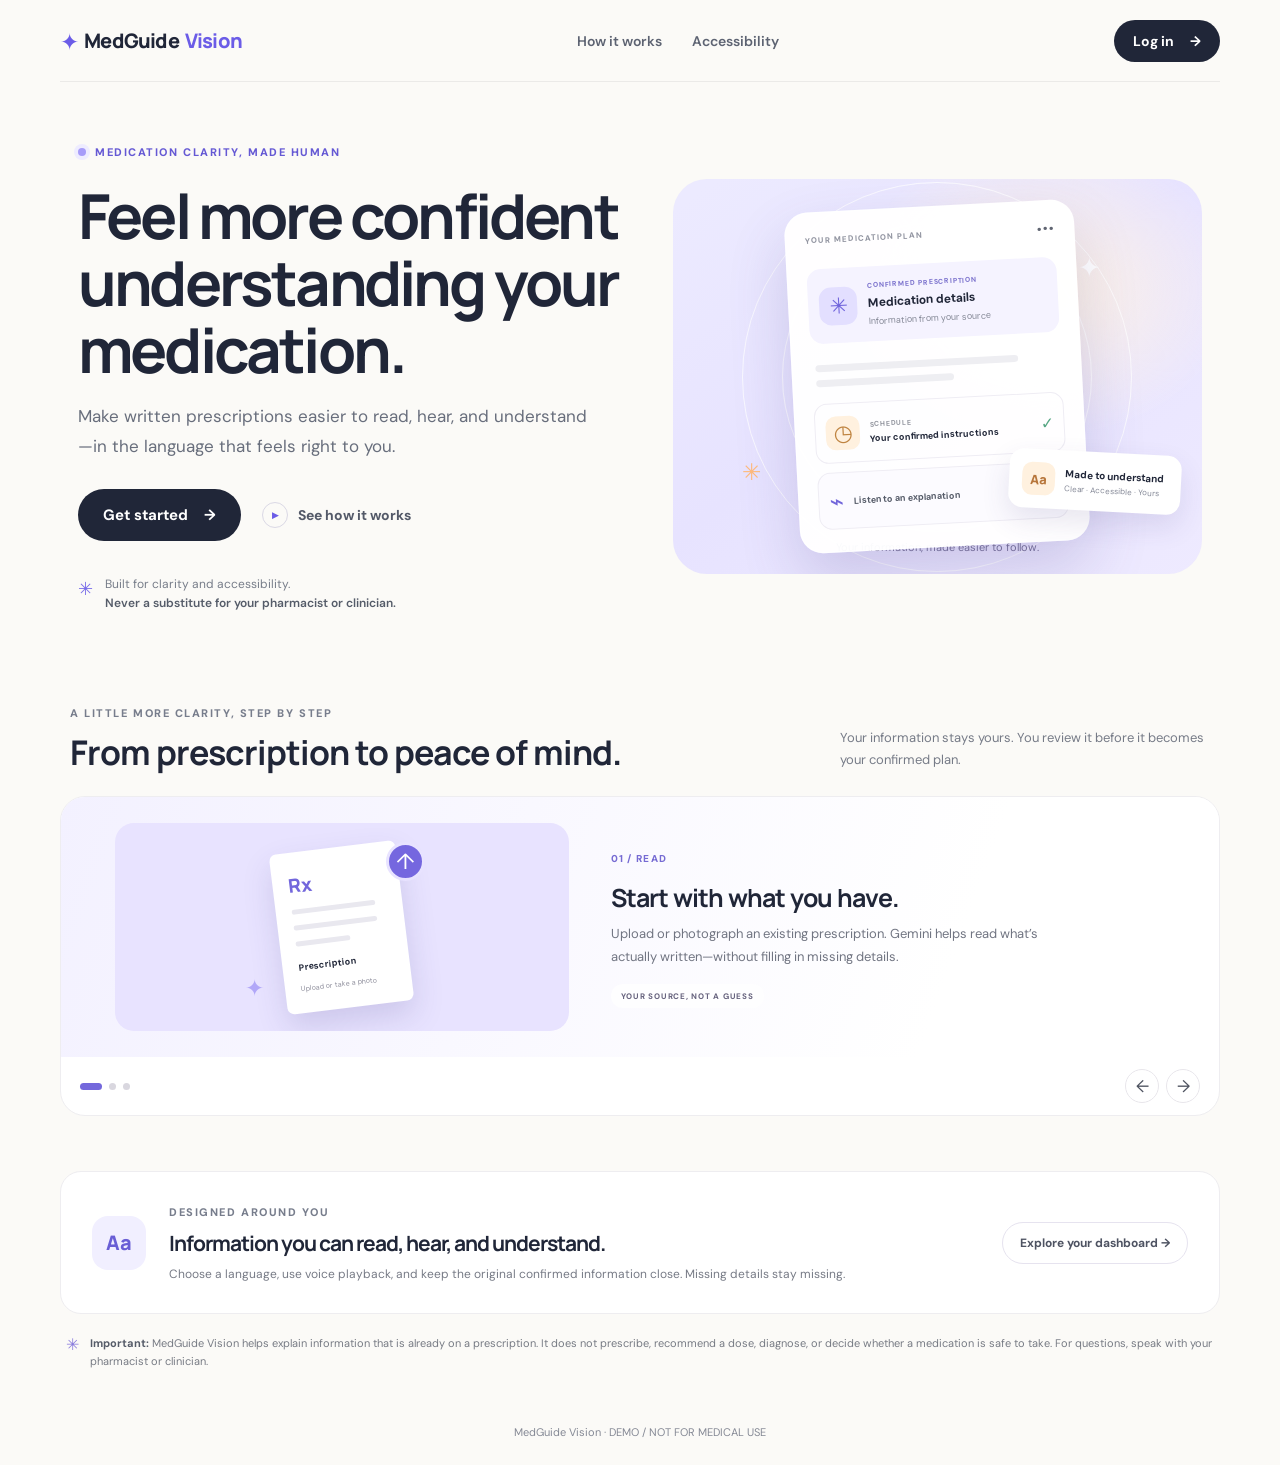
==== commit 83f80a50: "Finalize MedGuide Vision demo" ====
--- a/templates/index.html
+++ b/templates/index.html
@@ -1,148 +1,272 @@
 <!doctype html>
 <html lang="en">
 <head>
-  <meta charset="utf-8">
-  <meta name="viewport" content="width=device-width,initial-scale=1">
-  <meta name="theme-color" content="#ede7e3">
-  <meta name="description" content="Review existing prescription information, hear it aloud, and compare medication labels. MedGuide Vision is a demo accessibility prototype, not for medical use.">
-  <title>MedGuide Vision</title>
-  <link rel="icon" href="/static/favicon.svg" type="image/svg+xml">
-  <link rel="stylesheet" href="/static/style.css">
+<meta charset="utf-8"><meta name="viewport" content="width=device-width,initial-scale=1">
+<title>MedGuide Vision</title>
+<link rel="stylesheet" href="/static/style.css">
 </head>
 <body>
-  <svg class="icon-library" xmlns="http://www.w3.org/2000/svg" aria-hidden="true">
-    <defs>
-      <symbol id="icon-arrow" viewBox="0 0 24 24"><path d="M5 12h14m-6-6 6 6-6 6"/></symbol>
-      <symbol id="icon-document" viewBox="0 0 24 24"><path d="M14 3H6a2 2 0 0 0-2 2v14a2 2 0 0 0 2 2h12a2 2 0 0 0 2-2V9Zm0 0v6h6M8 13h8m-8 4h5"/></symbol>
-      <symbol id="icon-check" viewBox="0 0 24 24"><path d="m5 12 4 4L19 6"/></symbol>
-      <symbol id="icon-scan" viewBox="0 0 24 24"><path d="M8 3H4a1 1 0 0 0-1 1v4m13-5h4a1 1 0 0 1 1 1v4M3 16v4a1 1 0 0 0 1 1h4m8 0h4a1 1 0 0 0 1-1v-4M7 9h10M7 12h10M7 15h6"/></symbol>
-      <symbol id="icon-voice" viewBox="0 0 24 24"><path d="m11 4-6 5H2v6h3l6 5Zm4 4a6 6 0 0 1 0 8m3-11a10 10 0 0 1 0 14"/></symbol>
-      <symbol id="icon-language" viewBox="0 0 24 24"><path d="M3 5h12M9 3v2m4 0c-1 6-5 9-10 11m2-8c1 3 4 6 7 7m1 6 4-11h1l4 11m-7-4h5"/></symbol>
-      <symbol id="icon-camera" viewBox="0 0 24 24"><path d="m8 4-2 3H4a2 2 0 0 0-2 2v10a2 2 0 0 0 2 2h16a2 2 0 0 0 2-2V9a2 2 0 0 0-2-2h-2l-2-3Z"/><circle cx="12" cy="13" r="4"/></symbol>
-      <symbol id="icon-clock" viewBox="0 0 24 24"><circle cx="12" cy="12" r="9"/><path d="M12 7v5l3 2"/></symbol>
-      <symbol id="icon-info" viewBox="0 0 24 24"><circle cx="12" cy="12" r="9"/><path d="M12 11v6m0-10v1"/></symbol>
-    </defs>
-  </svg>
-  <a class="skip-link" href="#content">Skip to content</a>
-  <main class="shell" id="content" tabindex="-1">
-    <header class="app-header">
-      <div class="brand"><span class="brand-mark" aria-hidden="true"><svg viewBox="0 0 32 32"><path d="M7 5H4v7m21-7h3v7M4 20v7h7m17-7v7h-7M16 8v16M8 16h16"/></svg></span><span>MedGuide <span class="brand-light">Vision</span></span></div>
-      <span class="badge"><span class="demo-dot" aria-hidden="true"></span>Hackathon prototype <span class="badge-divider" aria-hidden="true">/</span> Demo only</span>
-    </header>
-
-    <section id="hero" class="hero" aria-labelledby="welcome-title">
-      <div class="hero-layout">
-        <div class="hero-copy">
-          <p class="eyebrow"><span class="eyebrow-line" aria-hidden="true"></span>A little clarity. A little independence.</p>
-          <h1 id="welcome-title">Medication information,<br><em>easier</em> to see, hear &amp; understand.</h1>
-          <p class="hero-description">Read an existing prescription in your language. Review the details. Compare your medication label with the information you confirmed.</p>
-          <button class="hero-cta" onclick="show('setup')">Get started <svg class="icon" aria-hidden="true"><use href="#icon-arrow"/></svg></button>
-          <p class="hero-caption">Your prescription is the starting point. You stay in control.</p>
+<main class="shell">
+<header class="site-header">
+  <a class="brand" href="#home" onclick="show('home');return false;" aria-label="MedGuide Vision home"><span class="brand-mark">✦</span> MedGuide <span>Vision</span></a>
+  <nav class="main-nav" aria-label="Main menu">
+    <a href="#how-it-works" onclick="show('home');document.getElementById('how-it-works').scrollIntoView({behavior:'smooth'});return false;">How it works</a>
+    <a href="#accessibility" onclick="show('home');document.getElementById('accessibility').scrollIntoView({behavior:'smooth'});return false;">Accessibility</a>
+    <button id="dashboardNav" class="nav-link hidden" type="button" onclick="show('dashboard')">My dashboard</button>
+  </nav>
+  <div class="header-actions">
+    <span id="accountEmail" class="account-email hidden"></span>
+    <button id="loginButton" class="login-button" type="button" onclick="openLogin()">Log in <span aria-hidden="true">→</span></button>
+    <button id="logoutButton" class="secondary hidden" type="button" onclick="logout()">Sign out</button>
+  </div>
+</header>
+
+<section id="home" class="home-page">
+  <div class="landing-hero">
+    <div class="hero-copy">
+      <span class="eyebrow hero-eyebrow"><span class="eyebrow-dot"></span> MEDICATION CLARITY, MADE HUMAN</span>
+      <h1>Feel more confident understanding your medication.</h1>
+      <p>Make written prescriptions easier to read, hear, and understand—in the language that feels right to you.</p>
+      <div class="hero-actions">
+        <button class="primary-button" type="button" onclick="openLogin()">Get started <span aria-hidden="true">→</span></button>
+        <button class="quiet-button" type="button" onclick="document.getElementById('how-it-works').scrollIntoView({behavior:'smooth'})"><span class="play-icon" aria-hidden="true">▶</span> See how it works</button>
+      </div>
+      <div class="trust-note"><span aria-hidden="true">✳</span><span>Built for clarity and accessibility.<br><strong>Never a substitute for your pharmacist or clinician.</strong></span></div>
+    </div>
+    <div class="hero-art" aria-label="Illustration of accessible medication information on a phone" role="img">
+      <div class="art-orbit orbit-one"></div><div class="art-orbit orbit-two"></div>
+      <div class="art-sparkle sparkle-one">✦</div><div class="art-sparkle sparkle-two">✳</div>
+      <div class="phone-card">
+        <div class="phone-top"><span>YOUR MEDICATION PLAN</span><span class="phone-menu">···</span></div>
+        <div class="med-card">
+          <div class="med-symbol">✳</div>
+          <div><span class="med-label">CONFIRMED PRESCRIPTION</span><strong>Medication details</strong><small>Information from your source</small></div>
         </div>
-        <aside class="journey" aria-labelledby="journey-title">
-          <div class="journey-heading"><span class="eyebrow">How it works</span><svg class="icon" aria-hidden="true"><use href="#icon-document"/></svg></div>
-          <h2 id="journey-title">From a prescription<br>to a clearer picture.</h2>
-          <ol class="journey-list">
-            <li><span class="step-number" aria-hidden="true">01</span><div><h3>Add your prescription</h3><p>Upload a photo or paste the text for Gemini to read.</p></div></li>
-            <li><span class="step-number" aria-hidden="true">02</span><div><h3>Review before saving</h3><p>Check the extracted information and explicitly confirm it.</p></div></li>
-            <li><span class="step-number" aria-hidden="true">03</span><div><h3>Compare your label</h3><p>Check the visible name and strength against your confirmed prescription.</p></div></li>
-          </ol>
-          <div class="journey-footnote"><svg class="icon" aria-hidden="true"><use href="#icon-check"/></svg><span>Missing information is never filled in.</span></div>
-        </aside>
-      </div>
-      <div class="accessibility-strip" aria-label="Accessibility features">
-        <span><svg class="icon" aria-hidden="true"><use href="#icon-language"/></svg>Explanations in your language</span>
-        <span><svg class="icon" aria-hidden="true"><use href="#icon-voice"/></svg>Optional read-aloud support</span>
-        <span><svg class="icon" aria-hidden="true"><use href="#icon-check"/></svg>Reviewed and confirmed by you</span>
-      </div>
-      <div class="notice hero-notice"><svg class="icon" aria-hidden="true"><use href="#icon-info"/></svg><p><strong>Information, with care.</strong> This prototype does not prescribe medication or determine whether medicine is safe to take.</p></div>
-    </section>
-
-    <section id="setup" class="card hidden" aria-labelledby="setup-title">
-      <div class="section-heading"><p class="eyebrow">Your prescription · 01</p><h2 id="setup-title">Start with what you have.</h2><p>Choose a language, then add the prescription you want to understand.</p></div>
-      <div class="setup-layout">
-        <div class="language-panel">
-          <span class="panel-icon" aria-hidden="true"><svg class="icon"><use href="#icon-language"/></svg></span>
-          <h3>1 · Choose language</h3><p class="muted">For the explanation of your confirmed prescription.</p>
-          <label for="language">Explanation language</label>
-          <select id="language"><option>English</option><option>Nepali</option><option>Hindi</option><option>Spanish</option><option>Chinese</option></select>
-          <p class="field-hint">Original medication information remains available alongside the explanation.</p>
+        <div class="phone-line long"></div><div class="phone-line short"></div>
+        <div class="schedule-card"><span class="schedule-icon">◷</span><span><small>SCHEDULE</small><strong>Your confirmed instructions</strong></span><span class="schedule-check">✓</span></div>
+        <div class="listen-card"><span class="listen-icon">⌁</span><span>Listen to an explanation</span><span class="listen-play">▶</span></div>
+      </div>
+      <div class="floating-note"><span class="floating-icon">Aa</span><span><strong>Made to understand</strong><small>Clear · Accessible · Yours</small></span></div>
+      <div class="art-caption">Your information, made easier to follow.</div>
+    </div>
+  </div>
+
+  <div id="how-it-works" class="carousel-section">
+    <div class="section-heading">
+      <div><span class="eyebrow">A LITTLE MORE CLARITY, STEP BY STEP</span><h2>From prescription to peace of mind.</h2></div>
+      <p>Your information stays yours. You review it before it becomes your confirmed plan.</p>
+    </div>
+    <div class="carousel" role="region" aria-roledescription="carousel" aria-label="What MedGuide Vision helps you do">
+      <div class="carousel-track" id="carouselTrack">
+        <article class="feature-slide slide-lilac" aria-roledescription="slide" aria-label="1 of 3">
+          <div class="slide-art upload-art" aria-hidden="true">
+            <div class="paper-sheet"><span class="paper-mark">Rx</span><i></i><i></i><i></i><b>Prescription</b><em>Upload or take a photo</em></div>
+            <div class="upload-arrow">↑</div>
+            <div class="scan-orb">✦</div>
+          </div>
+          <div class="slide-copy"><span class="slide-number">01 / READ</span><h3>Start with what you have.</h3><p>Upload or photograph an existing prescription. Gemini helps read what’s actually written—without filling in missing details.</p><span class="slide-tag">YOUR SOURCE, NOT A GUESS</span></div>
+        </article>
+        <article class="feature-slide slide-peach" aria-roledescription="slide" aria-label="2 of 3">
+          <div class="slide-art review-art" aria-hidden="true">
+            <div class="review-window"><div class="review-window-top"><span></span><span></span><span></span></div><div class="review-row"><i>✓</i><span></span></div><div class="review-row"><i>✓</i><span></span></div><div class="review-row"><i>?</i><span></span></div><div class="review-confirm">Your review comes first <b>✓</b></div></div>
+            <div class="review-sticker">YOUR<br>CHOICE</div>
+          </div>
+          <div class="slide-copy"><span class="slide-number">02 / REVIEW</span><h3>You’re in control.</h3><p>Check the extracted details and confirm them yourself. Only the information you review can become your saved medication plan.</p><span class="slide-tag">REVIEW BEFORE SAVING</span></div>
+        </article>
+        <article class="feature-slide slide-mint" aria-roledescription="slide" aria-label="3 of 3">
+          <div class="slide-art verify-art" aria-hidden="true">
+            <div class="label-bottle"><div class="bottle-cap"></div><div class="bottle-label"><span>LABEL CHECK</span><b>Read the<br>visible label</b><i>Compare details</i></div></div>
+            <div class="scan-ring"><span>✦</span></div><div class="verify-chip"><b>✓</b><span>Compare with<br>your saved details</span></div>
+          </div>
+          <div class="slide-copy"><span class="slide-number">03 / UNDERSTAND</span><h3>Make it easier to follow.</h3><p>Hear an explanation in your selected language, and compare a medication label with your confirmed prescription information.</p><span class="slide-tag">CLEAR, ACCESSIBLE INFORMATION</span></div>
+        </article>
+      </div>
+      <div class="carousel-controls">
+        <div class="carousel-dots" role="group" aria-label="Choose a carousel slide">
+          <button class="carousel-dot active" type="button" aria-label="Show slide 1" aria-current="true" onclick="goToSlide(0)"></button>
+          <button class="carousel-dot" type="button" aria-label="Show slide 2" onclick="goToSlide(1)"></button>
+          <button class="carousel-dot" type="button" aria-label="Show slide 3" onclick="goToSlide(2)"></button>
         </div>
-        <div class="prescription-panel">
-          <h3>2 · Add prescription</h3><p class="muted">Paste prescription text or upload/take a photo.</p>
-          <div class="field-heading"><label for="rxText">Prescription text</label><span class="demo-label">DEMO / NOT FOR MEDICAL USE</span></div>
-          <textarea id="rxText" rows="6">DEMO PRESCRIPTION
+        <div class="carousel-arrows"><button type="button" aria-label="Previous slide" onclick="moveCarousel(-1)">←</button><button type="button" aria-label="Next slide" onclick="moveCarousel(1)">→</button></div>
+      </div>
+    </div>
+  </div>
+
+  <div id="accessibility" class="accessibility-band">
+    <span class="accessibility-icon" aria-hidden="true">Aa</span>
+    <div><span class="eyebrow">DESIGNED AROUND YOU</span><h2>Information you can read, hear, and understand.</h2><p>Choose a language, use voice playback, and keep the original confirmed information close. Missing details stay missing.</p></div>
+    <button class="secondary" type="button" onclick="openLogin()">Explore your dashboard <span aria-hidden="true">→</span></button>
+  </div>
+  <div class="safety-note"><span aria-hidden="true">✳</span><p><strong>Important:</strong> MedGuide Vision helps explain information that is already on a prescription. It does not prescribe, recommend a dose, diagnose, or decide whether a medication is safe to take. For questions, speak with your pharmacist or clinician.</p></div>
+</section>
+
+<section id="auth" class="card auth-card hidden">
+<button type="button" class="back-link" onclick="show('home')">← Back to home</button>
+<span class="eyebrow">YOUR MEDGUIDE ACCOUNT</span>
+<h1 id="authTitle">Welcome back</h1>
+<p class="muted">Sign in or create an account to continue to your dashboard.</p>
+<form id="authForm">
+<label>Email address<input id="authEmail" type="email" autocomplete="email" required maxlength="254"></label>
+<label>Password<input id="authPassword" type="password" autocomplete="current-password" required minlength="8" maxlength="1024"></label>
+<button id="authSubmit" type="submit">Sign in</button>
+</form>
+<p id="authStatus" class="status" role="status" aria-live="polite"></p>
+<button id="authModeToggle" class="text-button" type="button" onclick="toggleAuthMode()">New here? Create an account</button>
+<div class="notice"><strong>Privacy note:</strong> Use demo information only. This prototype is not for storing real patient data.</div>
+</section>
+
+<section id="setup" class="card hidden">
+<h2>1 · Choose language</h2>
+<select id="language" aria-label="Preferred language"></select>
+<h2>2 · Add prescription</h2>
+<p class="muted">Use the sample details to continue without Gemini, or upload a prescription and analyze it with Gemini.</p>
+<textarea id="rxText" rows="6">DEMO PRESCRIPTION
 Metformin 500 mg
 Take 1 tablet at 8 AM and 1 tablet at 8 PM.
 Follow-up: October 20, 2026</textarea>
-          <div class="upload-field"><label for="rxFile"><svg class="icon" aria-hidden="true"><use href="#icon-document"/></svg>Or add a prescription photo</label><input id="rxFile" type="file" accept="image/*" capture="environment"></div>
-          <div class="actions"><button onclick="analyzeRx()">Analyze with Gemini <svg class="icon" aria-hidden="true"><use href="#icon-arrow"/></svg></button></div>
-          <p class="field-hint">You will review the extracted information before saving.</p>
-          <div id="rxStatus" class="status" role="status" aria-live="polite"></div>
-        </div>
-      </div>
-    </section>
-
-    <section id="review" class="card hidden" aria-labelledby="review-title">
-      <div class="section-heading"><p class="eyebrow">Your prescription · 02</p><h2 id="review-title">Review before saving</h2><p>Gemini detected the following. Edit anything that is incorrect before confirming.</p></div>
-      <div class="notice"><svg class="icon" aria-hidden="true"><use href="#icon-info"/></svg><p>Compare these details with the source prescription. <strong>Leave missing information blank.</strong></p></div>
-      <div class="grid review-fields">
-        <label>Medicine<input id="rName"></label>
-        <label>Strength<input id="rStrength"></label>
-        <label>Quantity<input id="rQuantity"></label>
-        <label>Times<input id="rTimes" aria-describedby="times-hint"><span id="times-hint" class="field-hint">Separate multiple times with a comma.</span></label>
-        <label class="wide">Instructions<textarea id="rInstructions" rows="3"></textarea></label>
-        <label>Follow-up<input id="rFollow"></label>
-      </div>
-      <div class="actions section-actions"><button onclick="confirmRx()"><svg class="icon" aria-hidden="true"><use href="#icon-check"/></svg>Confirm prescription</button><button class="secondary" onclick="show('setup')">Back</button></div>
-    </section>
-
-    <section id="dashboard" class="card hidden" aria-labelledby="dashboard-title">
-      <div class="section-heading"><p class="eyebrow">Your prescription · 03</p><h2 id="dashboard-title">Your medication, at a glance.</h2><p>The information you reviewed and confirmed, together in one place.</p></div>
-      <div class="dashboard-layout">
-        <div class="medication-panel">
-          <div class="row"><div><span class="eyebrow confirmed-label"><svg class="icon" aria-hidden="true"><use href="#icon-check"/></svg>Confirmed prescription</span><h3 id="dName">—</h3><div class="strength" id="dStrength">—</div></div><button class="voice" onclick="speakCurrent()"><svg class="icon" aria-hidden="true"><use href="#icon-voice"/></svg>Read aloud</button></div>
-          <div class="instructions-block"><h4>Prescription instructions</h4><p id="dInstructions"></p></div>
-          <div class="timebox"><svg class="icon" aria-hidden="true"><use href="#icon-clock"/></svg><div><span>Scheduled times</span><strong id="dTimes">—</strong></div></div>
-          <p id="dFollow" class="follow-up"></p>
-        </div>
-        <aside class="dashboard-tools" aria-label="Prescription tools">
-          <div class="tool-block"><svg class="icon tool-icon" aria-hidden="true"><use href="#icon-language"/></svg><h3>A little easier to understand.</h3><p>View an explanation in the language you selected.</p><button class="secondary" onclick="translateCurrent()">Explain in selected language <svg class="icon" aria-hidden="true"><use href="#icon-arrow"/></svg></button></div>
-          <div class="tool-block"><svg class="icon tool-icon" aria-hidden="true"><use href="#icon-scan"/></svg><h3>Have the label in front of you?</h3><p>Compare its name and strength with your confirmed prescription.</p><button onclick="show('scanner')">Check my medication label <svg class="icon" aria-hidden="true"><use href="#icon-arrow"/></svg></button></div>
-        </aside>
-      </div>
-      <div id="translation" class="translation" role="status" aria-live="polite"></div>
-    </section>
-
-    <section id="scanner" class="card hidden" aria-labelledby="scanner-title">
-      <div class="section-heading"><p class="eyebrow">Label comparison</p><h2 id="scanner-title">Check medication label</h2><p>Point the camera at the pharmacy/demo label. Keep the medication name and strength clearly visible.</p></div>
-      <div class="scanner-layout">
-        <div class="camera-panel">
-          <div class="camera-caption"><svg class="icon" aria-hidden="true"><use href="#icon-camera"/></svg><span>Camera preview</span></div>
-          <div class="viewfinder"><video id="video" autoplay playsinline aria-label="Live camera preview for the medication label"></video><span class="viewfinder-guide" aria-hidden="true"></span></div>
-          <canvas id="canvas" class="hidden"></canvas>
-          <div class="buttons"><button class="secondary" onclick="startCamera()"><svg class="icon" aria-hidden="true"><use href="#icon-camera"/></svg>Start camera</button><button onclick="captureLabel()">Capture &amp; analyze <svg class="icon" aria-hidden="true"><use href="#icon-scan"/></svg></button></div>
-          <p class="field-hint">Start the camera, position the label, then capture.</p>
-        </div>
-        <div class="label-upload-panel">
-          <h3>Already have a photo?</h3><p class="muted">Upload an image of the medication label.</p>
-          <div class="upload-field"><label for="labelFile">Label image</label><input id="labelFile" type="file" accept="image/*" capture="environment"></div>
-          <button class="secondary" onclick="analyzeUploadedLabel()">Analyze uploaded label <svg class="icon" aria-hidden="true"><use href="#icon-arrow"/></svg></button>
-          <details><summary>Demo fallback: type visible label text</summary><div class="details-content"><span class="demo-label">DEMO / NOT FOR MEDICAL USE</span><label for="labelText">Visible label text</label><textarea id="labelText" rows="3" placeholder="Metformin 500 mg"></textarea><button class="secondary" onclick="analyzeLabelText()">Analyze demo text</button></div></details>
-        </div>
-      </div>
-      <div id="scanStatus" class="status" role="status" aria-live="polite"></div>
-      <div class="notice scanner-notice"><svg class="icon" aria-hidden="true"><use href="#icon-info"/></svg><p>Gemini reads the visible name and strength. The comparison uses your confirmed prescription information.</p></div>
-      <div class="actions"><button class="secondary" onclick="show('dashboard')">Back to dashboard</button></div>
-    </section>
-
-    <section id="result" class="card hidden" aria-labelledby="result-title">
-      <div class="section-heading"><p class="eyebrow">Label comparison</p><h2 id="result-title">Your label check</h2><p>Compared with your stored prescription information.</p></div>
-      <div id="resultBox" role="status" aria-live="polite" aria-atomic="true"></div>
-      <div class="actions section-actions"><button onclick="speakResult()"><svg class="icon" aria-hidden="true"><use href="#icon-voice"/></svg>Read result</button><button class="secondary" onclick="show('scanner')"><svg class="icon" aria-hidden="true"><use href="#icon-scan"/></svg>Scan another label</button><button class="text-button" onclick="show('dashboard')">Dashboard <svg class="icon" aria-hidden="true"><use href="#icon-arrow"/></svg></button></div>
-    </section>
-    <footer class="app-footer"><span>MedGuide Vision <span class="footer-divider" aria-hidden="true">/</span> Built for understanding.</span><span class="demo-label">DEMO / NOT FOR MEDICAL USE</span></footer>
-  </main>
-  <script src="/static/app.js"></script>
-</body>
-</html>
+<input id="rxFile" type="file" accept="image/*" capture="environment">
+<button onclick="continueWithDemoPrescription()">Continue with demo prescription (skip Gemini)</button>
+<button class="secondary" onclick="analyzeRx()">Analyze uploaded prescription with Gemini</button>
+<div id="rxStatus" class="status" role="status" aria-live="polite"></div>
+</section>
+
+<section id="review" class="card hidden">
+<h2 id="reviewTitle">Review before saving</h2>
+<p id="reviewDescription">Review and edit these details before confirming.</p>
+<div class="grid">
+<label>Medicine<input id="rName"></label>
+<label>Strength<input id="rStrength"></label>
+<label>Quantity<input id="rQuantity"></label>
+<label>Times<input id="rTimes"></label>
+<label class="wide">Instructions<textarea id="rInstructions"></textarea></label>
+<label>Follow-up date<input id="rFollow" type="date"></label>
+</div>
+<div class="reminder-options">
+<label class="reminder-consent"><input id="reminderConsent" type="checkbox" onchange="toggleReminderSettings()"> I agree to receive one SMS reminder for this follow-up</label>
+<div id="reminderSettings" class="reminder-settings hidden">
+<p>We’ll text you one day before this follow-up at the time you choose. The text includes the written prescription instructions above. Carrier messaging rates may apply.</p>
+<label>Mobile number (international format)<input id="reminderPhone" type="tel" autocomplete="tel" inputmode="tel" placeholder="+14155550123"></label>
+<label>Reminder time in your local timezone<input id="reminderTime" type="time"></label>
+<input id="reminderTimezone" type="hidden">
+<small id="reminderTimezoneLabel"></small>
+<p class="reminder-privacy">SMS may be visible to anyone with access to your phone. This prototype is for demo data only; don’t enter real patient information.</p>
+</div>
+</div>
+<button onclick="confirmRx()">Confirm prescription</button>
+<div id="confirmStatus" class="status" role="status" aria-live="polite"></div>
+<button class="secondary" onclick="show('setup')">Back</button>
+</section>
+
+<section id="dashboard" class="card hidden">
+<button class="back-link" type="button" onclick="show('home')">← Back to home</button>
+
+<div id="dashboardEmpty" class="empty-state hidden">
+<span class="eyebrow">YOUR DASHBOARD</span>
+<h2>No confirmed prescription yet</h2>
+<p>Add a prescription to review and confirm its details. Only then will it appear here.</p>
+<button onclick="show('setup')">Add a prescription</button>
+</div>
+<div id="dashboardRecord">
+<div class="row"><div><span class="eyebrow">CONFIRMED PRESCRIPTION</span><h2 id="dName">—</h2><div class="strength" id="dStrength">—</div></div><button class="voice" onclick="speakCurrent()">🔊 Read aloud</button></div>
+<p id="dInstructions"></p>
+<div class="timebox">Scheduled times: <strong id="dTimes">—</strong></div>
+<p id="dFollow"></p>
+<p id="dReminder" class="reminder-status" role="status" aria-live="polite"></p>
+<div class="dashboard-language">
+<label for="dashboardLanguage"><strong>Explanation language</strong></label>
+<select id="dashboardLanguage" aria-label="Explanation language"></select>
+</div>
+
+<div id="translation" role="status" aria-live="polite"></div>
+
+<button onclick="translateCurrent()">🌎 Explain in selected language</button>
+<button onclick="show('scanner')">📷 Check my medication label</button>
+<button class="secondary" type="button" onclick="show('setup')">➕ Add another prescription</button>
+
+</div>
+</section>
+
+<section id="scanner" class="card hidden">
+<h2>Check medication label</h2>
+<p>Point the camera at the pharmacy/demo label. Gemini reads the visible name and strength; deterministic code performs the comparison.</p>
+<div class="live-scanner-wrap">
+  <video id="video" autoplay playsinline></video>
+
+  <div id="liveScanOverlay" class="live-scan-overlay hidden">
+    <div class="scan-corners"></div>
+    <div class="scan-line"></div>
+    <div class="live-scan-badge">
+      <span class="live-dot"></span>
+      LIVE MEDICATION SCANNER
+    </div>
+    <div id="liveScanHint" class="live-scan-hint">
+      Hold the medication label inside the frame
+    </div>
+  </div>
+</div>
+
+<canvas id="canvas" class="hidden"></canvas>
+
+<div id="liveScanStatus" class="live-scan-status hidden" role="status" aria-live="polite">
+  <span class="scan-spinner"></span>
+  <span id="liveScanStatusText">Looking for medication label…</span>
+</div>
+
+<div id="liveDetectionPanel" class="live-detection-panel hidden" aria-live="polite">
+  <div class="live-detection-heading">
+    <span class="live-eye">✦</span>
+    <span>LIVE DETECTION</span>
+  </div>
+
+  <div class="live-detection-grid">
+    <div>
+      <span class="live-field-label">MEDICATION</span>
+      <strong id="liveDetectedName">Looking…</strong>
+    </div>
+
+    <div>
+      <span class="live-field-label">STRENGTH</span>
+      <strong id="liveDetectedStrength">Looking…</strong>
+    </div>
+  </div>
+
+  <div id="liveVerificationResult" class="live-verification waiting">
+    Hold the medication label steady inside the frame.
+  </div>
+
+  <div class="live-expected">
+    Expected:
+    <strong id="liveExpectedMedication">—</strong>
+  </div>
+</div>
+<div class="buttons">
+<button id="startCameraButton" onclick="startLiveScan()">▶ Start live scan</button>
+<button id="stopLiveScanButton" class="secondary hidden" onclick="stopLiveScan()">■ Stop live scan</button>
+<button id="captureLabelButton" class="secondary" onclick="captureLabel()">Capture manually</button>
+</div>
+<p class="or">or upload a label image</p>
+<input id="labelFile" type="file" accept="image/*" capture="environment">
+<button onclick="analyzeUploadedLabel()">Analyze uploaded label</button>
+<div id="manualLabelEntry" class="manual-label hidden">
+<div id="manualImagePreview" class="manual-image-preview hidden"><img id="capturedLabelImage" alt="Captured medication label for manual review"></div>
+<h3>Enter the visible label details</h3>
+<p id="manualLabelReason" class="muted">Gemini analysis is unavailable. Read the label and enter only what is clearly visible. Do not guess missing information.</p>
+<label>Medication name<input id="manualLabelName" autocomplete="off" placeholder="Enter the name as printed"></label>
+<label>Strength<input id="manualLabelStrength" autocomplete="off" placeholder="Leave blank if not visible"></label>
+<button type="button" onclick="verifyManualLabel()">Compare entered details</button>
+</div>
+<div id="scanStatus" class="status" role="status" aria-live="polite"></div>
+<button class="secondary" onclick="show('dashboard')">Back to dashboard</button>
+</section>
+
+<section id="result" class="card hidden">
+<div id="resultBox"></div>
+<button onclick="speakResult()">🔊 Read result</button>
+<button onclick="show('scanner')">Scan another label</button>
+<button class="secondary" onclick="show('dashboard')">Dashboard</button>
+</section>
+
+<footer>MedGuide Vision · DEMO / NOT FOR MEDICAL USE</footer>
+</main>
+<script src="/static/app.js"></script>
+</body></html>
--- a/static/style.css
+++ b/static/style.css
@@ -1,268 +1,543 @@
-/* Reference palette: Web design /85976f6eeddf5f98009ea78afec41891.jpg.
-   Darker text and pale surface tints preserve contrast; status colors stay semantic. */
+@import url("https://fonts.googleapis.com/css2?family=DM+Sans:wght@400;500;600;700&family=Manrope:wght@400;500;600;700;800&display=swap");
+
 :root {
-  color-scheme: light;
-  --caribbean-current: #16697a;
-  --moonstone: #489fb5;
-  --sky-blue: #82c0cc;
-  --seashell: #ede7e3;
-  --orange-peel: #ffa62b;
-  --page: var(--seashell);
-  --surface: #faf7f5;
-  --surface-soft: #e2edf0;
-  --ink: #164752;
-  --muted: #46626a;
-  --accent: var(--caribbean-current);
-  --accent-hover: #105263;
-  --accent-soft: #dcecf0;
-  --line: #c6d2d4;
-  --field-border: #64818a;
-  --success: #25553b;
-  --success-surface: #edf4e9;
-  --warning: #775014;
-  --warning-surface: #fff0d7;
-  --error: #923f37;
-  --error-surface: #faeeeb;
-  --font-body: "Avenir Next", Avenir, "Segoe UI", sans-serif;
-  --font-display: "Iowan Old Style", "Palatino Linotype", "Book Antiqua", Palatino, Georgia, serif;
-  --space-1: .5rem;
-  --space-2: .75rem;
-  --space-3: 1rem;
-  --space-4: 1.5rem;
-  --space-5: 2rem;
-  --space-6: 3rem;
-  --space-7: 4rem;
-  --radius-sm: .5rem;
-  --radius-md: 1rem;
+  font-family: "DM Sans", "Segoe UI", sans-serif;
+  color: #202638;
+  background: #fbfaf7;
+  font-synthesis: none;
+  text-rendering: optimizeLegibility;
+  --ink: #202638;
+  --muted: #73798a;
+  --purple: #6b5ce7;
+  --line: #eceaf0;
+  --paper: #fff;
 }
 
 * { box-sizing: border-box; }
-body { margin: 0; background: var(--page); color: var(--ink); font-family: var(--font-body); font-size: 1rem; line-height: 1.6; -webkit-font-smoothing: antialiased; }
+html { scroll-behavior: smooth; scroll-padding-top: 100px; }
+body { margin: 0; min-width: 320px; background: #fbfaf7; color: var(--ink); }
 button, input, textarea, select { font: inherit; }
-button, input, textarea, select, summary { -webkit-tap-highlight-color: transparent; }
-button, input, textarea, select, .grid > *, .row > *, .hero-layout > *, .setup-layout > *, .dashboard-layout > *, .scanner-layout > * { min-width: 0; }
-h1, h2, h3, h4, p { margin: 0; }
-h1, h2, h3 { text-wrap: balance; }
-p { text-wrap: pretty; }
-svg { display: block; }
-.icon-library { position: absolute; width: 0; height: 0; overflow: hidden; }
-.icon { width: 1.25rem; height: 1.25rem; flex: 0 0 1.25rem; fill: none; stroke: currentColor; stroke-width: 1.7; stroke-linecap: round; stroke-linejoin: round; }
+button { cursor: pointer; }
+.shell { width: min(1160px, calc(100% - 56px)); margin: 0 auto; }
+.site-header { position: sticky; top: 0; z-index: 10; display: flex; align-items: center; justify-content: space-between; min-height: 82px; gap: 32px; border-bottom: 1px solid rgba(37, 39, 54, .08); background: rgba(251, 250, 247, .94); backdrop-filter: blur(14px); }
+.brand { display: inline-flex; align-items: center; gap: 6px; color: var(--ink); text-decoration: none; font: 800 20px "Manrope", sans-serif; letter-spacing: -.8px; white-space: nowrap; }
+.brand > span:last-child { color: var(--purple); }
+.brand-mark { color: var(--purple); font-size: 23px; }
+.main-nav, .header-actions { display: flex; align-items: center; gap: 30px; }
+.main-nav a, .nav-link { padding: 8px 0; border: 0; background: transparent; color: #5d6372; text-decoration: none; font-size: 14px; font-weight: 600; }
+.main-nav a:hover, .nav-link:hover { color: var(--purple); }
+.header-actions { gap: 14px; }
+.account-email { max-width: 210px; overflow: hidden; color: var(--muted); font-size: 13px; text-overflow: ellipsis; }
+.login-button, .primary-button { display: inline-flex; align-items: center; justify-content: center; gap: 16px; border: 0; border-radius: 999px; background: var(--ink); color: white; font-weight: 700; transition: transform .2s ease, background .2s ease; }
+.login-button { padding: 12px 19px; font-size: 14px; }
+.login-button:hover, .primary-button:hover { transform: translateY(-2px); background: var(--purple); }
+.home-page { padding-top: 30px; }
+.landing-hero { display: grid; grid-template-columns: 1.02fr .98fr; align-items: center; gap: 44px; min-height: 450px; padding: 28px 18px 48px; }
+.hero-copy { max-width: 560px; }
+.eyebrow { color: #777d8c; font-size: 11px; font-weight: 800; letter-spacing: 1.55px; }
+.hero-eyebrow { display: inline-flex; align-items: center; gap: 9px; color: #6559d4; }
+.eyebrow-dot { width: 8px; height: 8px; border-radius: 50%; background: #a79cf9; box-shadow: 0 0 0 4px #eeecff; }
+.hero-copy h1 { max-width: 610px; margin: 22px 0 17px; font: 700 clamp(42px, 5vw, 62px)/1.08 "Manrope", sans-serif; letter-spacing: -2.8px; }
+.hero-copy > p { max-width: 510px; margin: 0; color: #686e7c; font-size: 17px; line-height: 1.8; }
+.hero-actions { display: flex; align-items: center; flex-wrap: wrap; gap: 18px; margin-top: 27px; }
+.primary-button { min-height: 52px; padding: 0 25px; font-size: 15px; }
+.quiet-button { display: inline-flex; align-items: center; gap: 10px; padding: 12px 3px; border: 0; background: transparent; color: #535968; font-size: 14px; font-weight: 700; }
+.quiet-button:hover { color: var(--purple); }
+.play-icon { display: grid; width: 26px; height: 26px; place-items: center; border: 1px solid #dad8e5; border-radius: 50%; color: var(--purple); font-size: 9px; }
+.trust-note { display: flex; align-items: flex-start; gap: 12px; margin-top: 34px; color: #777d89; font-size: 12px; line-height: 1.6; }
+.trust-note > span:first-child { color: #786be9; font-size: 18px; }
+.trust-note strong { color: #555c69; font-weight: 600; }
+.hero-art { position: relative; display: grid; min-height: 395px; place-items: center; overflow: hidden; border-radius: 34px; background: radial-gradient(ellipse at 70% 28%, #fff3e4 0, transparent 37%), linear-gradient(145deg, #eceaff 4%, #e7e3ff 47%, #eeeaff 100%); }
+.art-orbit { position: absolute; border: 1px solid rgba(255, 255, 255, .75); border-radius: 50%; }
+.orbit-one { width: 390px; height: 390px; }
+.orbit-two { width: 310px; height: 310px; }
+.phone-card { position: relative; z-index: 1; width: min(290px, 68%); padding: 22px 19px; transform: rotate(-3deg); border: 1px solid rgba(255, 255, 255, .9); border-radius: 23px; background: rgba(255, 255, 255, .96); box-shadow: 0 28px 60px rgba(80, 68, 146, .2); }
+.phone-top { display: flex; align-items: center; justify-content: space-between; color: #9295a1; font-size: 8px; font-weight: 800; letter-spacing: 1px; }
+.phone-menu { color: #5f6471; font-size: 20px; line-height: 10px; }
+.med-card { display: flex; align-items: center; gap: 11px; margin-top: 24px; padding: 14px 11px; border-radius: 14px; background: #f5f3ff; }
+.med-symbol { display: grid; flex: none; width: 38px; height: 38px; place-items: center; border-radius: 12px; background: #e3dfff; color: #7064dc; font-size: 22px; }
+.med-card > div:last-child { display: grid; gap: 5px; }
+.med-label { color: #7e75ce; font-size: 7px; font-weight: 800; letter-spacing: .8px; }
+.med-card strong { font-size: 12px; }
+.med-card small { color: #858997; font-size: 9px; }
+.phone-line { height: 7px; margin: 13px 4px 0; border-radius: 10px; background: #eeeef2; }
+.phone-line.long { width: 81%; margin-top: 21px; }
+.phone-line.short { width: 55%; margin-top: 8px; }
+.schedule-card, .listen-card { display: flex; align-items: center; gap: 10px; margin-top: 17px; padding: 12px 10px; border: 1px solid #efedf4; border-radius: 13px; }
+.schedule-icon { display: grid; width: 34px; height: 34px; place-items: center; border-radius: 10px; background: #fff1df; color: #bf8441; font-size: 22px; }
+.schedule-card > span:nth-child(2) { display: grid; flex: 1; gap: 4px; }
+.schedule-card small { color: #9699a2; font-size: 7px; font-weight: 800; letter-spacing: .8px; }
+.schedule-card strong { font-size: 9px; }
+.schedule-check { color: #56a683; font-size: 16px; }
+.listen-card { margin-top: 9px; background: #fcfbff; }
+.listen-icon { color: #7266da; font-size: 24px; }
+.listen-card > span:nth-child(2) { flex: 1; color: #555b68; font-size: 9px; font-weight: 700; }
+.listen-play { color: #7266da; font-size: 10px; }
+.floating-note { position: absolute; z-index: 2; right: 4%; bottom: 16%; display: flex; align-items: center; gap: 10px; padding: 12px 16px 12px 12px; transform: rotate(3deg); border: 1px solid rgba(255, 255, 255, .95); border-radius: 14px; background: white; box-shadow: 0 12px 28px rgba(66, 55, 120, .12); }
+.floating-icon { display: grid; width: 33px; height: 33px; place-items: center; border-radius: 10px; background: #fff1df; color: #b7763b; font: 800 13px "Manrope", sans-serif; }
+.floating-note > span:last-child { display: grid; gap: 3px; }
+.floating-note strong { font-size: 10px; }
+.floating-note small { color: #858997; font-size: 8px; }
+.art-sparkle { position: absolute; color: white; }
+.sparkle-one { top: 18%; right: 19%; font-size: 27px; }
+.sparkle-two { bottom: 22%; left: 13%; color: #ffbb7c; font-size: 23px; }
+.art-caption { position: absolute; bottom: 20px; left: 0; width: 100%; color: #79739a; font-size: 11px; text-align: center; }
+.carousel-section { padding: 40px 0 35px; }
+.section-heading { display: flex; align-items: end; justify-content: space-between; gap: 30px; margin: 0 10px 23px; }
+.section-heading h2, .accessibility-band h2 { margin: 10px 0 0; font: 700 clamp(24px, 3vw, 34px)/1.2 "Manrope", sans-serif; letter-spacing: -1px; }
+.section-heading > p { max-width: 370px; margin: 0 0 2px; color: #767b87; font-size: 13px; line-height: 1.7; }
+.carousel { overflow: hidden; border: 1px solid #eeedf0; border-radius: 25px; background: white; }
+.carousel-track { display: flex; align-items: stretch; transition: transform .55s cubic-bezier(.22,.8,.24,1); }
+.feature-slide { display: grid; flex: 0 0 100%; min-height: 260px; grid-template-columns: .9fr 1.1fr; align-items: center; gap: 42px; padding: 24px 54px; }
+.slide-lilac { background: linear-gradient(110deg, #f3f1ff 0%, #fff 76%); }
+.slide-peach { background: linear-gradient(110deg, #fff2e9 0%, #fff 76%); }
+.slide-mint { background: linear-gradient(110deg, #eaf7f0 0%, #fff 76%); }
+.slide-art { position: relative; display: grid; width: 100%; min-height: 208px; place-items: center; overflow: hidden; border-radius: 19px; }
+.upload-art { background: #e8e3ff; }
+.paper-sheet { position: relative; display: flex; width: 127px; height: 161px; flex-direction: column; gap: 11px; padding: 20px 16px; transform: rotate(-7deg); border-radius: 7px; background: white; box-shadow: 0 14px 30px rgba(74, 63, 134, .17); }
+.paper-mark { color: #7367dc; font: 800 19px "Manrope", sans-serif; }
+.paper-sheet i { display: block; width: 88%; height: 5px; border-radius: 8px; background: #e9e8ef; }
+.paper-sheet i:nth-of-type(3) { width: 58%; }
+.paper-sheet b { margin-top: 4px; font-size: 9px; }
+.paper-sheet em { color: #8b8b99; font-size: 7px; font-style: normal; }
+.upload-arrow { position: absolute; top: 19px; right: calc(50% - 83px); display: grid; width: 39px; height: 39px; place-items: center; border: 3px solid #e8e3ff; border-radius: 50%; background: #7567df; color: white; font-size: 22px; }
+.scan-orb { position: absolute; bottom: 28px; left: calc(50% - 97px); color: #b1a7f8; font-size: 23px; }
+.review-art { background: #ffebde; }
+.review-window { width: 218px; padding: 15px; transform: rotate(3deg); border: 1px solid white; border-radius: 14px; background: white; box-shadow: 0 15px 30px rgba(123, 87, 67, .12); }
+.review-window-top { display: flex; gap: 4px; padding-bottom: 12px; border-bottom: 1px solid #f1edea; }
+.review-window-top span { width: 5px; height: 5px; border-radius: 50%; background: #e6d9d0; }
+.review-row { display: flex; align-items: center; gap: 10px; margin-top: 12px; }
+.review-row i { display: grid; width: 17px; height: 17px; place-items: center; border-radius: 6px; background: #ebf6ef; color: #57a477; font-size: 10px; font-style: normal; }
+.review-row:nth-of-type(4) i { background: #fff1df; color: #bd8c50; }
+.review-row span { width: 77%; height: 6px; border-radius: 8px; background: #eeeef1; }
+.review-confirm { display: flex; justify-content: space-between; margin-top: 15px; padding: 9px; border-radius: 8px; background: #fff5ee; color: #7d6656; font-size: 8px; }
+.review-confirm b { color: #5b9e79; }
+.review-sticker { position: absolute; top: 24px; right: calc(50% - 115px); display: grid; width: 51px; height: 51px; place-content: center; transform: rotate(10deg); border: 3px solid white; border-radius: 50%; background: #f6b18e; color: white; font-size: 8px; font-weight: 800; text-align: center; }
+.verify-art { background: #e1f2e9; }
+.label-bottle { position: relative; display: grid; width: 101px; height: 146px; place-items: center; padding-top: 15px; border-radius: 19px 19px 25px 25px; background: linear-gradient(90deg, #d9d4c7, #fbf5e7 25%, #f6f0e2 78%, #d6d0c3); box-shadow: 0 15px 25px rgba(59, 103, 81, .17); }
+.bottle-cap { position: absolute; top: -16px; width: 56px; height: 24px; border-radius: 6px 6px 3px 3px; background: repeating-linear-gradient(90deg, #c1b89f 0 4px, #ded5c1 4px 7px); }
+.bottle-label { display: grid; width: 100%; gap: 8px; padding: 13px 10px; background: rgba(255,255,255,.82); }
+.bottle-label span { color: #7b9a81; font-size: 6px; font-weight: 800; letter-spacing: .8px; }
+.bottle-label b { color: #3d5346; font-size: 10px; line-height: 1.25; }
+.bottle-label i { color: #88938c; font-size: 6px; font-style: normal; }
+.scan-ring { position: absolute; display: grid; width: 127px; height: 127px; place-items: start end; border: 2px solid rgba(90, 160, 122, .75); border-radius: 17px; color: #61a57e; font-size: 16px; }
+.verify-chip { position: absolute; right: calc(50% - 115px); bottom: 29px; display: flex; align-items: center; gap: 7px; padding: 8px 10px; border: 1px solid white; border-radius: 10px; background: white; box-shadow: 0 9px 18px rgba(56, 102, 77, .13); }
+.verify-chip b { display: grid; width: 23px; height: 23px; place-items: center; border-radius: 50%; background: #e6f5eb; color: #54966e; font-size: 12px; }
+.verify-chip span { color: #606e65; font-size: 7px; line-height: 1.4; }
+.slide-copy { max-width: 430px; }
+.slide-number { color: #766bd3; font-size: 10px; font-weight: 800; letter-spacing: 1.3px; }
+.slide-copy h3 { margin: 13px 0 8px; font: 700 25px "Manrope", sans-serif; letter-spacing: -.8px; }
+.slide-copy p { margin: 0; color: #717582; font-size: 13px; line-height: 1.75; }
+.slide-tag { display: inline-block; margin-top: 16px; padding: 7px 10px; border-radius: 999px; background: rgba(255,255,255,.8); color: #68647f; font-size: 8px; font-weight: 800; letter-spacing: .75px; }
+.carousel-controls { display: flex; align-items: center; justify-content: space-between; padding: 12px 19px; }
+.carousel-dots { display: flex; align-items: center; gap: 7px; }
+.carousel-dot { width: 7px; height: 7px; padding: 0; border: 0; border-radius: 9px; background: #d9d7df; transition: width .2s ease, background .2s ease; }
+.carousel-dot.active { width: 22px; background: #7468dc; }
+.carousel-arrows { display: flex; gap: 7px; }
+.carousel-arrows button { display: grid; width: 34px; height: 34px; place-items: center; border: 1px solid #e8e6eb; border-radius: 50%; background: white; color: #4e5360; font-size: 17px; }
+.carousel-arrows button:hover { border-color: #c9c4f3; color: var(--purple); }
+.accessibility-band { display: grid; grid-template-columns: auto 1fr auto; align-items: center; gap: 23px; margin: 20px 0 16px; padding: 28px 31px; border: 1px solid #eeedf0; border-radius: 21px; background: white; }
+.accessibility-icon { display: grid; width: 54px; height: 54px; place-items: center; border-radius: 16px; background: #f1efff; color: #695ed5; font: 800 20px "Manrope", sans-serif; }
+.accessibility-band h2 { font-size: 21px; }
+.accessibility-band p { margin: 8px 0 0; color: #777b86; font-size: 12px; line-height: 1.7; }
+.secondary { padding: 12px 17px; border: 1px solid #e6e3ef; border-radius: 999px; background: white; color: #4e5362; font-size: 12px; font-weight: 700; white-space: nowrap; }
+.secondary:hover { border-color: #c5bef6; color: var(--purple); }
+.safety-note { display: flex; align-items: flex-start; gap: 11px; margin: 20px 6px 32px; color: #777b84; }
+.safety-note > span { color: #897bdc; }
+.safety-note p { margin: 0; font-size: 11px; line-height: 1.7; }
+.safety-note strong { color: #555b68; }
+.card { margin: 24px 0; padding: 30px; border: 1px solid #e9e6ed; border-radius: 22px; background: white; box-shadow: 0 10px 30px rgba(30, 40, 60, .045); }
+.auth-card { max-width: 480px; margin: 70px auto; padding: 38px; }
+.auth-card h1 { margin: 12px 0; font: 700 34px "Manrope", sans-serif; letter-spacing: -1px; }
+.back-link { display: block; margin: -5px 0 28px; padding: 4px 0; border: 0; background: transparent; color: #666c79; font-size: 13px; }
+.text-button { margin: 8px 0; padding: 10px 0; border: 0; background: transparent; color: #5e55bb; font-weight: 700; text-decoration: underline; }
+.auth-card .notice, .notice { margin: 20px 0 0; padding: 15px; border-radius: 12px; background: #f7f6fa; color: #686d7a; font-size: 12px; line-height: 1.7; }
+.manual-label { margin-top: 20px; padding: 20px; border: 1px solid #e8e4f2; border-radius: 15px; background: #faf9ff; }
+.manual-label h3 { margin: 0 0 8px; font: 700 18px "Manrope", sans-serif; }
+.manual-label > p { font-size: 13px; line-height: 1.65; }
+.manual-image-preview { margin: 0 0 17px; }
+.manual-image-preview img { display: block; width: 100%; max-height: 280px; object-fit: contain; border-radius: 10px; background: #f0eef4; }
+.reminder-options { margin: 20px 0; padding: 19px; border: 1px solid #e8e5ef; border-radius: 15px; background: #faf9ff; }
+.reminder-consent { display: flex; align-items: center; gap: 10px; color: #34394b; }
+.reminder-consent input { width: 19px; height: 19px; flex: none; margin: 0; accent-color: #6b5ce7; }
+.reminder-settings { margin-top: 15px; }
+.reminder-settings > p { color: #696f7d; font-size: 13px; line-height: 1.7; }
+.reminder-settings small { color: #777d8b; }
+.reminder-settings .reminder-privacy { margin-bottom: 0; color: #88818f; font-size: 11px; }
+.reminder-status { padding: 12px 15px; border-radius: 11px; background: #f6f4ff; color: #55516f; font-size: 13px; line-height: 1.6; }
+.muted, .or { color: #727887; }
+.card h2 { font-family: "Manrope", sans-serif; }
+.card > button, .empty-state button, .buttons button, #dashboardRecord > button { margin: 10px 8px 4px 0; padding: 13px 17px; border: 0; border-radius: 11px; background: var(--ink); color: white; font-size: 14px; font-weight: 700; }
+.card button.secondary, .card button.voice { border: 1px solid #e6e3ef; background: white; color: #4e5362; }
 .hidden { display: none !important; }
-.shell { max-width: 1200px; margin-inline: auto; padding: 0 var(--space-6); }
-.shell:focus { outline: none; }
-::selection { background: var(--sky-blue); color: var(--ink); }
-:focus-visible { outline: 3px solid var(--accent); outline-offset: 4px; }
-.skip-link { position: absolute; z-index: 10; top: 1rem; left: 1rem; transform: translateY(-180%); padding: .75rem 1.25rem; background: var(--accent); color: white; border-radius: var(--radius-sm); }
-.skip-link:focus { transform: translateY(0); }
-
-/* Persistent identity and demo labeling. */
-.app-header { min-height: 108px; display: flex; align-items: center; justify-content: space-between; gap: var(--space-4); border-bottom: 1px solid var(--line); }
-.brand { display: flex; align-items: center; gap: .8rem; font-size: 1.35rem; font-weight: 700; letter-spacing: -.045em; line-height: 1.2; }
-.brand-light { font-weight: 400; }
-.brand-mark { display: grid; place-items: center; width: 2.8rem; height: 2.8rem; background: var(--accent); color: var(--surface); border-radius: .8rem .8rem .8rem .2rem; }
-.brand-mark svg { width: 1.9rem; height: 1.9rem; fill: none; stroke: currentColor; stroke-width: 1.8; stroke-linecap: round; stroke-linejoin: round; }
-.badge { display: flex; align-items: center; flex-wrap: wrap; gap: .6rem; color: var(--muted); font-size: .75rem; font-weight: 500; }
-.demo-dot { width: .4rem; height: .4rem; border-radius: 50%; background: var(--orange-peel); }
-.badge-divider, .footer-divider { color: var(--field-border); }
-.demo-label { color: var(--muted); font-size: .6875rem; font-weight: 650; line-height: 1.5; letter-spacing: .065em; }
-.app-footer { display: flex; justify-content: space-between; align-items: center; gap: var(--space-3); padding: var(--space-4) 0 var(--space-5); border-top: 1px solid var(--line); color: var(--muted); font-size: .75rem; }
-.footer-divider { margin-inline: .5rem; }
-.eyebrow { display: flex; align-items: center; gap: .65rem; color: var(--accent); font-size: .6875rem; font-weight: 700; letter-spacing: .11em; text-transform: uppercase; line-height: 1.5; }
-.eyebrow-line { display: block; width: 1.5rem; height: 1px; background: currentColor; flex-shrink: 0; }
-
-/* Welcome: an open editorial layout with one quiet process panel. */
-.hero { padding-top: var(--space-7); }
-.hero-layout { display: grid; grid-template-columns: minmax(0, 1.3fr) minmax(0, .85fr); gap: clamp(2rem, 5vw, 5rem); align-items: center; }
-.hero h1 { max-width: 19ch; margin: 1.25rem 0 var(--space-4); font-family: var(--font-display); font-size: clamp(2.6rem, 4.7vw, 3.8rem); font-weight: 400; line-height: 1.09; letter-spacing: -.045em; }
-.hero h1 em { color: var(--accent); font-weight: 400; }
-.hero-description { max-width: 44ch; color: var(--muted); font-size: 1.0625rem; line-height: 1.8; }
-.hero-cta { margin-top: var(--space-5); min-width: 11rem; justify-content: space-between; }
-.hero-caption { margin-top: var(--space-3); font-size: .75rem; color: var(--muted); max-width: 42ch; }
-.journey { padding: var(--space-5); border: 1px solid var(--moonstone); border-radius: var(--radius-md) var(--radius-md) 3rem var(--radius-md); background: var(--sky-blue); background-image: radial-gradient(#489fb526 0.6px, transparent 0.6px); background-size: 8px 8px; }
-.journey .eyebrow, .journey .step-number, .journey .journey-footnote { color: var(--ink); }
-.journey-heading { display: flex; justify-content: space-between; align-items: center; color: var(--accent); }
-.journey h2 { margin: 1.5rem 0 1.75rem; font-family: var(--font-display); font-size: 1.9rem; font-weight: 400; letter-spacing: -.025em; line-height: 1.2; }
-.journey-list { list-style: none; padding: 0; margin: 0; }
-.journey-list li { display: grid; grid-template-columns: 2rem 1fr; gap: var(--space-3); padding: 1.2rem 0; border-top: 1px solid var(--moonstone); }
-.step-number { font-size: .75rem; font-variant-numeric: tabular-nums; color: var(--accent); padding-top: .15rem; }
-.journey h3 { font-size: .9375rem; font-weight: 650; margin-bottom: .3rem; }
-.journey p { font-size: .8125rem; color: var(--ink); line-height: 1.65; }
-.journey-footnote { display: flex; align-items: center; gap: .5rem; padding-top: .5rem; font-size: .6875rem; color: var(--accent); font-weight: 600; }
-.journey-footnote .icon { width: 1rem; height: 1rem; flex-basis: 1rem; }
-.accessibility-strip { display: flex; flex-wrap: wrap; align-items: center; justify-content: space-between; gap: var(--space-4); padding: var(--space-4) 0; border-top: 1px solid var(--line); border-bottom: 1px solid var(--line); margin-top: var(--space-6); }
-.accessibility-strip > span { display: flex; align-items: center; gap: .65rem; color: var(--muted); font-size: .8125rem; }
-.accessibility-strip .icon { color: var(--accent); }
-
-/* Shared screen, form, and action components. */
-.card { margin: var(--space-6) 0; padding: clamp(1.5rem, 4vw, 3rem); background: var(--surface); border: 1px solid var(--line); border-radius: var(--radius-md); }
-.section-heading { padding-bottom: var(--space-5); margin-bottom: var(--space-5); border-bottom: 1px solid var(--line); }
-.section-heading h2 { font-family: var(--font-display); font-weight: 400; font-size: clamp(2rem, 3.5vw, 2.75rem); letter-spacing: -.035em; line-height: 1.2; margin: .7rem 0 var(--space-2); }
-.section-heading > p:last-child { max-width: 66ch; color: var(--muted); }
-h3 { font-size: 1.125rem; font-weight: 650; line-height: 1.4; }
-.muted { color: var(--muted); }
-.notice { display: flex; align-items: flex-start; gap: var(--space-2); padding: var(--space-3) var(--space-4); background: var(--surface-soft); border-radius: var(--radius-sm); color: var(--muted); font-size: .875rem; }
-.notice .icon { margin-top: .1rem; color: var(--accent); }
-.notice strong { color: var(--ink); font-weight: 650; }
-.hero-notice { margin: var(--space-4) 0 var(--space-5); padding: .5rem 0; background: none; font-size: .75rem; }
-.hero-notice .icon { width: 1rem; height: 1rem; flex-basis: 1rem; }
-button { display: inline-flex; align-items: center; justify-content: center; gap: .65rem; min-height: 48px; max-width: 100%; padding: .8rem 1.25rem; border: 1px solid transparent; border-radius: var(--radius-sm); background: var(--orange-peel); color: var(--ink); font-size: .9375rem; font-weight: 600; line-height: 1.45; cursor: pointer; transition: background-color 160ms ease, border-color 160ms ease, box-shadow 160ms ease, transform 160ms ease; }
-button:hover { background: #f59c20; box-shadow: 0 3px 9px #16697a18; }
-button:active { transform: translateY(1px); }
-button:disabled { opacity: .55; cursor: not-allowed; box-shadow: none; transform: none; }
-.secondary, .voice { background: transparent; border-color: var(--field-border); color: var(--accent); }
-.secondary:hover, .voice:hover { background: var(--accent-soft); border-color: var(--accent); }
-.text-button { color: var(--accent); background: none; }
-.text-button:hover { background: var(--surface-soft); box-shadow: none; }
-.actions, .buttons { display: flex; flex-wrap: wrap; align-items: center; gap: var(--space-2); }
-.section-actions { padding-top: var(--space-4); margin-top: var(--space-5); border-top: 1px solid var(--line); }
-label { display: block; font-weight: 600; font-size: .875rem; }
-textarea, input, select { display: block; width: 100%; min-height: 48px; padding: .75rem .875rem; border: 1px solid var(--field-border); border-radius: var(--radius-sm); background: var(--surface); color: var(--ink); font-size: 1rem; line-height: 1.65; margin: .5rem 0 0; transition: border-color 160ms ease, box-shadow 160ms ease; }
-textarea { resize: vertical; }
-textarea:hover, input:hover, select:hover { border-color: var(--accent); }
-textarea:focus, input:focus, select:focus { border-color: var(--accent); box-shadow: 0 0 0 3px #489fb526; }
-textarea::placeholder, input::placeholder { color: var(--muted); opacity: 1; }
-select { cursor: pointer; padding-right: var(--space-5); }
-.field-hint { display: block; color: var(--muted); font-size: .75rem; font-weight: 400; line-height: 1.65; margin-top: var(--space-2); }
-.field-heading { display: flex; justify-content: space-between; align-items: center; flex-wrap: wrap; gap: .5rem; }
-.upload-field { padding: var(--space-3); border: 1px dashed var(--field-border); border-radius: var(--radius-sm); background: var(--page); margin: var(--space-4) 0; }
-.upload-field label { display: flex; align-items: center; gap: .5rem; }
-input[type="file"] { padding: 0; background: transparent; border: none; border-radius: .25rem; font-size: .8125rem; min-height: 44px; cursor: pointer; }
-input::file-selector-button { font: inherit; font-weight: 600; min-height: 44px; margin-right: .75rem; padding: .5rem .75rem; color: var(--accent); background: var(--surface); border: 1px solid var(--field-border); border-radius: .35rem; cursor: pointer; }
-input::file-selector-button:hover { background: var(--accent-soft); }
-.status { white-space: pre-wrap; overflow-wrap: anywhere; color: var(--ink); font-size: .9375rem; }
-.status:not(:empty) { margin-top: var(--space-4); padding: var(--space-3); border-left: 3px solid var(--accent); background: var(--surface-soft); border-radius: 0 var(--radius-sm) var(--radius-sm) 0; }
-.grid { display: grid; grid-template-columns: repeat(2, minmax(0, 1fr)); gap: var(--space-4); }
+textarea, input, select { width: 100%; margin: 7px 0 14px; padding: 13px; border: 1px solid #d6d4df; border-radius: 10px; background: white; color: var(--ink); font: inherit; }
+textarea:focus, input:focus, select:focus, button:focus-visible, a:focus-visible { outline: 3px solid rgba(107, 92, 231, .28); outline-offset: 2px; }
+.grid { display: grid; grid-template-columns: 1fr 1fr; gap: 10px 18px; }
 .wide { grid-column: 1 / -1; }
-.review-fields { margin-top: var(--space-5); }
-
-/* Prescription entry and confirmation. */
-.setup-layout { display: grid; grid-template-columns: minmax(0, .75fr) minmax(0, 1.4fr); gap: var(--space-6); }
-.language-panel { padding-right: var(--space-5); border-right: 1px solid var(--line); }
-.panel-icon { display: grid; place-items: center; width: 2.75rem; height: 2.75rem; border-radius: var(--radius-sm); background: var(--sky-blue); color: var(--ink); margin-bottom: var(--space-4); }
-.language-panel > p.muted, .prescription-panel > p.muted { font-size: .875rem; margin: .5rem 0 var(--space-4); }
-.language-panel > label { margin-top: var(--space-5); }
-#rxText { font-size: .9375rem; line-height: 1.8; }
-
-/* Dashboard: confirmed source on the left, supporting actions on the right. */
-.dashboard-layout { display: grid; grid-template-columns: minmax(0, 1.25fr) minmax(0, .85fr); gap: var(--space-6); }
-.medication-panel { padding: var(--space-4); border-top: 3px solid var(--accent); border-radius: .15rem .15rem var(--radius-sm) var(--radius-sm); background: var(--page); }
-.row { display: flex; justify-content: space-between; flex-wrap: wrap; align-items: flex-start; gap: var(--space-3); }
-.confirmed-label { font-size: .625rem; letter-spacing: .07em; gap: .35rem; }
-.confirmed-label .icon { width: .875rem; height: .875rem; flex-basis: .875rem; }
-#dName { font-family: var(--font-display); font-size: clamp(2rem, 3.4vw, 2.75rem); font-weight: 400; letter-spacing: -.03em; margin: .75rem 0 .15rem; overflow-wrap: anywhere; }
-.strength { color: var(--accent); font-size: 1.375rem; font-weight: 500; font-variant-numeric: tabular-nums; overflow-wrap: anywhere; }
-.voice { min-height: 44px; padding: .65rem .75rem; font-size: .8125rem; }
-.instructions-block { margin-top: var(--space-5); padding-top: var(--space-4); border-top: 1px solid var(--line); }
-.instructions-block h4 { font-size: .75rem; font-weight: 600; color: var(--muted); margin-bottom: .5rem; }
-#dInstructions { font-size: 1.0625rem; line-height: 1.8; white-space: pre-wrap; overflow-wrap: anywhere; }
-.timebox { display: flex; gap: .8rem; align-items: flex-start; margin-top: var(--space-4); padding: var(--space-3); border-radius: var(--radius-sm); background: var(--accent-soft); }
-.timebox .icon { color: var(--accent); margin-top: .1rem; }
-.timebox span { display: block; font-size: .75rem; color: var(--muted); }
-.timebox strong { display: block; font-size: 1.125rem; font-weight: 600; font-variant-numeric: tabular-nums; overflow-wrap: anywhere; }
-.follow-up:not(:empty) { margin-top: var(--space-4); font-size: .875rem; font-variant-numeric: tabular-nums; overflow-wrap: anywhere; }
-.tool-block + .tool-block { margin-top: var(--space-4); padding-top: var(--space-4); border-top: 1px solid var(--line); }
-.tool-icon { color: var(--accent); margin-bottom: var(--space-2); }
-.tool-block h3 { font-size: 1rem; }
-.tool-block p { margin: .5rem 0 var(--space-3); color: var(--muted); font-size: .875rem; }
-.tool-block button { font-size: .8125rem; width: 100%; justify-content: space-between; }
-.translation { white-space: pre-wrap; overflow-wrap: anywhere; line-height: 1.9; }
-.translation:not(:empty) { border-left: 3px solid var(--accent); margin-top: var(--space-5); padding: var(--space-4); background: var(--accent-soft); border-radius: 0 var(--radius-sm) var(--radius-sm) 0; }
-
-/* Camera and upload share access to the existing analysis flow. */
-.scanner-layout { display: grid; grid-template-columns: minmax(0, 1.3fr) minmax(0, .9fr); gap: var(--space-5); }
-.camera-caption { display: flex; align-items: center; gap: .5rem; font-size: .8125rem; font-weight: 600; margin-bottom: var(--space-2); }
-.viewfinder { position: relative; border-radius: var(--radius-sm); overflow: hidden; margin-bottom: var(--space-3); background: var(--caribbean-current); }
-video { display: block; width: 100%; aspect-ratio: 4 / 3; max-height: 430px; object-fit: contain; background: var(--caribbean-current); }
-.viewfinder-guide { position: absolute; inset: 20% 12%; pointer-events: none; border: 1px solid #ede7e380; border-radius: .75rem; }
-.viewfinder-guide::before, .viewfinder-guide::after { content: ""; position: absolute; width: 1.5rem; height: 1.5rem; border-color: var(--seashell); border-style: solid; }
-.viewfinder-guide::before { left: -1px; top: -1px; border-width: 2px 0 0 2px; border-top-left-radius: .75rem; }
-.viewfinder-guide::after { right: -1px; bottom: -1px; border-width: 0 2px 2px 0; border-bottom-right-radius: .75rem; }
-.buttons > button { flex: 1 1 auto; font-size: .8125rem; }
-.label-upload-panel { border-left: 1px solid var(--line); padding-left: var(--space-5); }
-.label-upload-panel > p { font-size: .875rem; margin-top: .5rem; }
-.label-upload-panel > button { width: 100%; font-size: .8125rem; }
-details { border-top: 1px solid var(--line); margin-top: var(--space-5); }
-summary { min-height: 48px; padding: var(--space-3) .25rem; cursor: pointer; font-size: .8125rem; font-weight: 600; color: var(--accent); }
-summary:hover { color: var(--accent-hover); }
-.details-content .demo-label { display: block; margin-bottom: var(--space-3); }
-.details-content button { margin-top: var(--space-3); width: 100%; }
-.scanner-notice { margin: var(--space-5) 0 var(--space-4); }
-
-/* All five verification statuses keep the existing text and icon cues. */
-.result { display: grid; grid-template-columns: repeat(2, minmax(0, 1fr)); gap: var(--space-3) var(--space-5); border-radius: var(--radius-sm); padding: var(--space-5); border-top: 4px solid currentColor; }
-.match { background: var(--success-surface); color: var(--success); }
-.warn { background: var(--warning-surface); color: var(--warning); }
-.error { background: var(--error-surface); color: var(--error); }
-.result h2 { grid-column: 1 / -1; font-size: clamp(1.25rem, 2.5vw, 1.75rem); line-height: 1.4; font-weight: 650; letter-spacing: -.02em; }
-.result p:first-of-type { grid-column: 1 / -1; max-width: 65ch; }
-.result hr { grid-column: 1 / -1; width: 100%; border: 0; border-top: 1px solid currentColor; opacity: .2; margin: .5rem 0; }
-.result p { overflow-wrap: anywhere; }
-.result p:not(:first-of-type) { color: var(--ink); line-height: 1.9; font-size: 1.0625rem; font-variant-numeric: tabular-nums; }
-.result p strong { font-size: .75rem; font-weight: 600; color: var(--muted); }
-
-/* Tablet and small screens retain the same reading and action order. */
-@media (min-width: 1100px) {
-  .hero { padding-top: 4.5rem; }
-}
-@media (max-width: 900px) {
-  .shell { padding-inline: var(--space-5); }
-  .hero-layout { gap: var(--space-5); grid-template-columns: minmax(0, 1.15fr) minmax(0, 1fr); }
-  .hero h1 { font-size: clamp(2.7rem, 5.5vw, 3.5rem); }
-  .journey { padding: var(--space-4); }
-  .journey h2 { font-size: 1.65rem; }
-  .setup-layout, .dashboard-layout, .scanner-layout { gap: var(--space-4); }
-  .language-panel { padding-right: var(--space-4); }
-  .label-upload-panel { padding-left: var(--space-4); }
-  .dashboard-layout { grid-template-columns: minmax(0, 1.1fr) minmax(0, 1fr); }
-  .accessibility-strip { gap: var(--space-3); justify-content: flex-start; }
-}
+label { font-weight: 700; }
+.row { display: flex; align-items: flex-start; justify-content: space-between; gap: 20px; }
+.strength { font-size: 28px; font-weight: 800; }
+.timebox { margin: 18px 0; padding: 16px; border-radius: 12px; background: #f3f5f8; }
+.status { margin-top: 12px; white-space: pre-wrap; }
+.result { padding: 24px; border-radius: 16px; }
+.match { background: #e9f7ef; }
+.warn { background: #fff4df; }
+.error { background: #fdecec; }
+.empty-state { padding: 10px 0; }
+.empty-state p { color: #687080; line-height: 1.7; }
+video { width: 100%; max-height: 430px; margin: 12px 0; border-radius: 16px; background: #111; }
+footer { padding: 22px 0 26px; color: #858995; font-size: 11px; text-align: center; }
+
+@media (max-width: 760px) {
+  .shell { width: min(100% - 36px, 600px); }
+  .site-header { min-height: 72px; gap: 10px; }
+  .brand { font-size: 17px; }
+  .main-nav { gap: 15px; }
+  .main-nav a, .nav-link { font-size: 12px; }
+  .landing-hero { grid-template-columns: 1fr; gap: 24px; padding: 28px 4px 35px; }
+  .hero-copy { max-width: 650px; }
+  .hero-copy h1 { max-width: 620px; font-size: clamp(42px, 7vw, 58px); letter-spacing: -2px; }
+  .hero-art { min-height: 340px; }
+  .floating-note { right: 2%; bottom: 13%; }
+  .feature-slide { gap: 24px; padding: 22px 28px; }
+  .accessibility-band { grid-template-columns: auto 1fr; }
+  .accessibility-band .secondary { grid-column: 2; justify-self: start; }
+}
+
+@media (max-width: 560px) {
+  .shell { width: calc(100% - 28px); }
+  .site-header { position: relative; flex-wrap: wrap; padding: 13px 0; }
+  .brand { font-size: 16px; }
+  .main-nav { order: 3; width: 100%; justify-content: center; gap: 27px; padding: 5px 0 1px; }
+  .header-actions { gap: 8px; }
+  .login-button { padding: 10px 14px; font-size: 12px; }
+  .landing-hero { grid-template-columns: 1fr; gap: 24px; padding: 35px 4px; }
+  .hero-copy h1 { max-width: 460px; margin-top: 17px; font-size: clamp(41px, 11vw, 56px); }
+  .hero-copy > p { font-size: 15px; }
+  .hero-art { min-height: 350px; }
+  .trust-note { margin-top: 25px; }
+  .section-heading { display: block; margin: 0 4px 17px; }
+  .section-heading > p { margin-top: 10px; }
+  .feature-slide { grid-template-columns: 1fr; gap: 19px; padding: 18px; }
+  .slide-art { min-height: 185px; }
+  .slide-copy { padding: 0 4px 5px; }
+  .slide-copy h3 { font-size: 22px; }
+  .slide-copy p { font-size: 12px; }
+  .accessibility-band { grid-template-columns: auto 1fr; gap: 14px; padding: 21px 18px; }
+  .accessibility-icon { width: 45px; height: 45px; }
+  .accessibility-band h2 { font-size: 18px; }
+  .accessibility-band p { font-size: 11px; }
+  .accessibility-band .secondary { grid-column: 1 / -1; }
+  .auth-card { margin: 35px auto; padding: 26px 21px; }
+  .card { padding: 21px; }
+  .grid { grid-template-columns: 1fr; }
+  .wide { grid-column: auto; }
+  .row { flex-direction: column; }
+  .account-email { max-width: 110px; font-size: 11px; }
+}
+
+@media (prefers-reduced-motion: reduce) {
+  *, *::before, *::after { scroll-behavior: auto !important; transition-duration: .01ms !important; }
+}
+
+
+/* ===== MedGuide Vision Live Medication Scanner ===== */
+
+.live-scanner-wrap {
+  position: relative;
+  overflow: hidden;
+  width: 100%;
+  border-radius: 22px;
+  background: #111;
+}
+
+.live-scanner-wrap video {
+  display: block;
+  width: 100%;
+  max-height: 520px;
+  object-fit: cover;
+}
+
+.live-scan-overlay {
+  position: absolute;
+  inset: 0;
+  pointer-events: none;
+  background:
+    linear-gradient(
+      rgba(0,0,0,.16),
+      rgba(0,0,0,.05),
+      rgba(0,0,0,.16)
+    );
+}
+
+.scan-corners {
+  position: absolute;
+  left: 12%;
+  right: 12%;
+  top: 15%;
+  bottom: 15%;
+  border: 2px solid rgba(255,255,255,.72);
+  border-radius: 20px;
+  box-shadow:
+    0 0 0 9999px rgba(0,0,0,.20),
+    0 0 25px rgba(107,92,231,.20);
+}
+
+.scan-corners::before,
+.scan-corners::after {
+  content: "";
+  position: absolute;
+  width: 54px;
+  height: 54px;
+  border-color: #ffffff;
+}
+
+.scan-corners::before {
+  left: -3px;
+  top: -3px;
+  border-left: 5px solid;
+  border-top: 5px solid;
+  border-radius: 16px 0 0 0;
+}
+
+.scan-corners::after {
+  right: -3px;
+  bottom: -3px;
+  border-right: 5px solid;
+  border-bottom: 5px solid;
+  border-radius: 0 0 16px 0;
+}
+
+.scan-line {
+  position: absolute;
+  left: 14%;
+  right: 14%;
+  height: 3px;
+  top: 25%;
+  border-radius: 999px;
+  background: rgba(255,255,255,.95);
+  box-shadow:
+    0 0 12px rgba(107,92,231,.95),
+    0 0 24px rgba(107,92,231,.65);
+  animation: medguideScanLine 2.1s ease-in-out infinite;
+}
+
+@keyframes medguideScanLine {
+  0%, 100% { top: 23%; opacity: .65; }
+  50% { top: 74%; opacity: 1; }
+}
+
+.live-scan-badge {
+  position: absolute;
+  left: 50%;
+  top: 22px;
+  transform: translateX(-50%);
+  display: flex;
+  align-items: center;
+  gap: 9px;
+  padding: 9px 15px;
+  border-radius: 999px;
+  background: rgba(20,24,36,.84);
+  color: #fff;
+  font-size: 12px;
+  font-weight: 800;
+  letter-spacing: .08em;
+  backdrop-filter: blur(10px);
+  white-space: nowrap;
+}
+
+.live-dot {
+  width: 9px;
+  height: 9px;
+  border-radius: 50%;
+  background: #ff4d5e;
+  box-shadow: 0 0 0 5px rgba(255,77,94,.16);
+  animation: livePulse 1.2s ease-in-out infinite;
+}
+
+@keyframes livePulse {
+  50% {
+    opacity: .45;
+    transform: scale(.8);
+  }
+}
+
+.live-scan-hint {
+  position: absolute;
+  left: 50%;
+  bottom: 24px;
+  transform: translateX(-50%);
+  width: max-content;
+  max-width: 86%;
+  padding: 10px 16px;
+  border-radius: 12px;
+  background: rgba(20,24,36,.82);
+  color: white;
+  font-size: 13px;
+  font-weight: 600;
+  text-align: center;
+  backdrop-filter: blur(10px);
+}
+
+.live-scan-status {
+  display: flex;
+  align-items: center;
+  gap: 11px;
+  margin: 15px 0;
+  padding: 14px 17px;
+  border-radius: 14px;
+  background: #f1efff;
+  color: #29243d;
+  font-weight: 600;
+}
+
+.scan-spinner {
+  width: 18px;
+  height: 18px;
+  flex: 0 0 18px;
+  border: 2px solid rgba(107,92,231,.22);
+  border-top-color: #6b5ce7;
+  border-radius: 50%;
+  animation: medguideSpinner .8s linear infinite;
+}
+
+@keyframes medguideSpinner {
+  to { transform: rotate(360deg); }
+}
+
 @media (max-width: 700px) {
-  .shell { padding-inline: var(--space-4); }
-  .app-header { min-height: 96px; flex-wrap: wrap; justify-content: flex-start; gap: .75rem; padding-block: var(--space-4); }
-  .badge { margin-left: auto; font-size: .6875rem; }
-  .brand { font-size: 1.2rem; }
-  .hero { padding-top: var(--space-6); }
-  .hero-layout, .setup-layout, .dashboard-layout, .scanner-layout { grid-template-columns: minmax(0, 1fr); }
-  .hero-layout { gap: var(--space-6); }
-  .hero h1 { max-width: 17ch; font-size: clamp(2.6rem, 8vw, 3.5rem); }
-  .hero-description { max-width: 48ch; }
-  .journey { padding: var(--space-5); }
-  .journey h2 { font-size: 1.9rem; }
-  .accessibility-strip { align-items: flex-start; flex-direction: column; }
-  .card { margin-block: var(--space-5); padding: var(--space-4); }
-  .section-heading { margin-bottom: var(--space-4); padding-bottom: var(--space-4); }
-  .language-panel { padding: 0 0 var(--space-4); border-right: 0; border-bottom: 1px solid var(--line); }
-  .panel-icon { margin-bottom: var(--space-3); }
-  .language-panel > label { margin-top: var(--space-4); }
-  .dashboard-tools { padding-top: var(--space-3); }
-  .tool-block button { width: auto; }
-  .label-upload-panel { border-left: 0; border-top: 1px solid var(--line); padding: var(--space-4) 0 0; }
-  .app-footer { align-items: flex-start; flex-direction: column; gap: var(--space-1); }
-}
-@media (max-width: 480px) {
-  .shell { padding-inline: var(--space-3); }
-  .app-header { gap: var(--space-3); }
-  .badge { width: 100%; margin-left: 0; }
-  .hero { padding-top: var(--space-5); }
-  .hero h1 { font-size: 2.65rem; }
-  .hero .eyebrow { font-size: .625rem; }
-  .hero-description { font-size: 1rem; }
-  .hero-cta { width: 100%; }
-  .hero-caption { max-width: none; }
-  .journey { padding: var(--space-4); }
-  .card { padding: 1.25rem; }
-  .section-heading h2 { font-size: 2rem; }
-  .section-heading > p:last-child { font-size: .9375rem; }
-  .grid, .result { grid-template-columns: minmax(0, 1fr); }
-  .wide { grid-column: auto; }
-  .notice { padding: var(--space-3); font-size: .8125rem; }
-  .hero-notice { padding: .5rem 0; font-size: .75rem; }
-  .actions, .buttons { flex-direction: column; align-items: stretch; }
-  .actions > button, .buttons > button, .tool-block button { width: 100%; }
-  .medication-panel { padding: var(--space-3); }
-  .result { padding: var(--space-4); }
-  .result p:not(:first-of-type) + p { border-top: 1px solid var(--line); padding-top: var(--space-3); }
-}
-@media (prefers-reduced-motion: reduce) {
-  *, *::before, *::after { scroll-behavior: auto !important; transition: none !important; animation: none !important; }
-}
+  .scan-corners {
+    left: 7%;
+    right: 7%;
+    top: 12%;
+    bottom: 12%;
+  }
+
+  .live-scan-badge {
+    top: 14px;
+    font-size: 10px;
+  }
+
+  .live-scan-hint {
+    bottom: 14px;
+    font-size: 11px;
+  }
+}
+
+
+
+/* ===== Live Detection Results ===== */
+
+.live-detection-panel {
+  margin: 16px 0 20px;
+  padding: 20px;
+  border: 1px solid #e8e5f2;
+  border-radius: 18px;
+  background: #fff;
+  box-shadow: 0 10px 30px rgba(32,38,56,.06);
+}
+
+.live-detection-heading {
+  display: flex;
+  align-items: center;
+  gap: 8px;
+  margin-bottom: 17px;
+  color: #6b5ce7;
+  font-size: 11px;
+  font-weight: 800;
+  letter-spacing: .11em;
+}
+
+.live-eye {
+  display: inline-flex;
+  align-items: center;
+  justify-content: center;
+  width: 26px;
+  height: 26px;
+  border-radius: 50%;
+  background: #eeebff;
+}
+
+.live-detection-grid {
+  display: grid;
+  grid-template-columns: 1fr 1fr;
+  gap: 12px;
+  margin-bottom: 15px;
+}
+
+.live-detection-grid > div {
+  padding: 15px;
+  border-radius: 14px;
+  background: #faf9ff;
+  border: 1px solid #efedf7;
+}
+
+.live-field-label {
+  display: block;
+  margin-bottom: 6px;
+  color: #7b8090;
+  font-size: 10px;
+  font-weight: 800;
+  letter-spacing: .08em;
+}
+
+.live-detection-grid strong {
+  display: block;
+  color: #202638;
+  font-size: 18px;
+}
+
+.live-verification {
+  display: flex;
+  flex-direction: column;
+  gap: 5px;
+  padding: 15px 17px;
+  border-radius: 14px;
+  font-size: 13px;
+}
+
+.live-verification strong {
+  font-size: 15px;
+}
+
+.live-verification.waiting {
+  background: #f5f4f8;
+  color: #5f6472;
+}
+
+.live-verification.match {
+  background: #e9f8ef;
+  color: #17653e;
+  border: 1px solid #bde7cc;
+}
+
+.live-verification.mismatch {
+  background: #fff0f0;
+  color: #9a3030;
+  border: 1px solid #f1c4c4;
+}
+
+.live-verification.review {
+  background: #fff7df;
+  color: #765600;
+  border: 1px solid #eedb9b;
+}
+
+.live-expected {
+  margin-top: 12px;
+  color: #73798a;
+  font-size: 12px;
+}
+
+.live-expected strong {
+  color: #202638;
+}
+
+@media (max-width: 600px) {
+
+  .live-detection-grid {
+    grid-template-columns: 1fr;
+  }
+
+}
+
